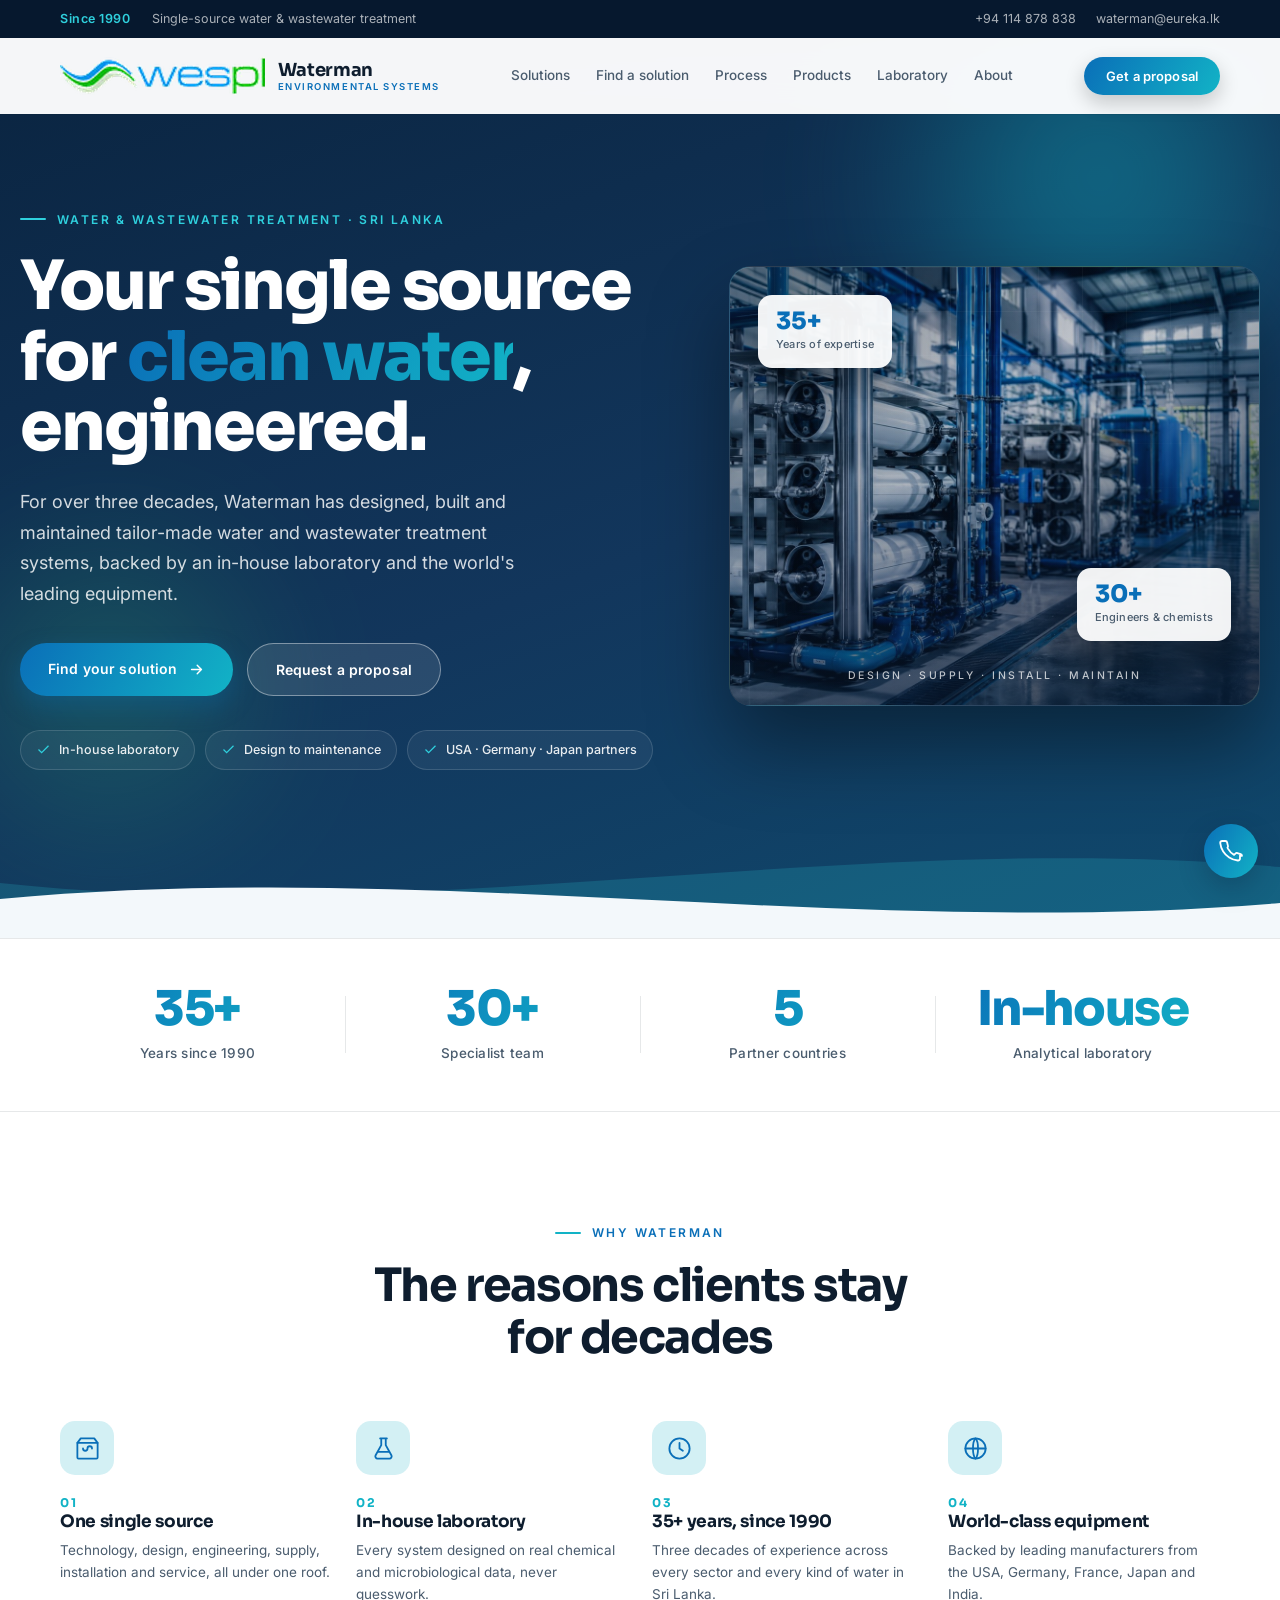
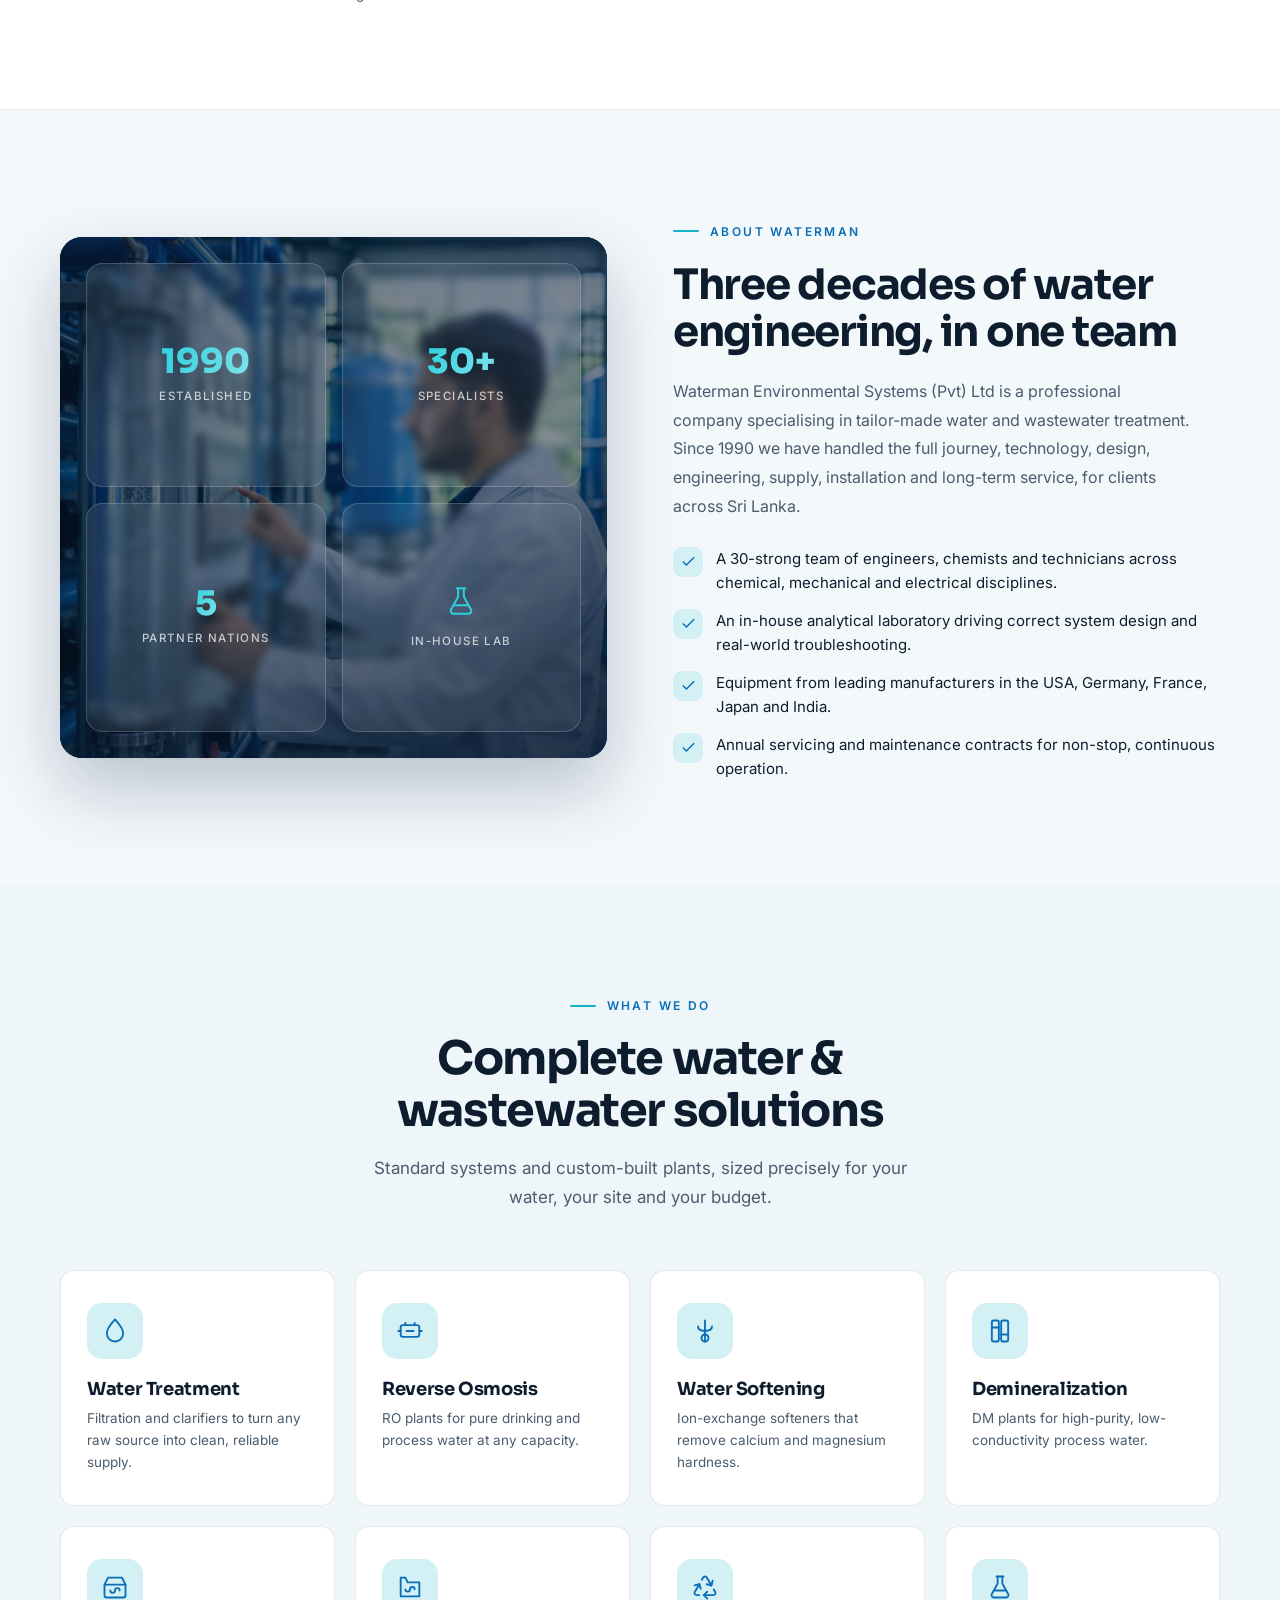
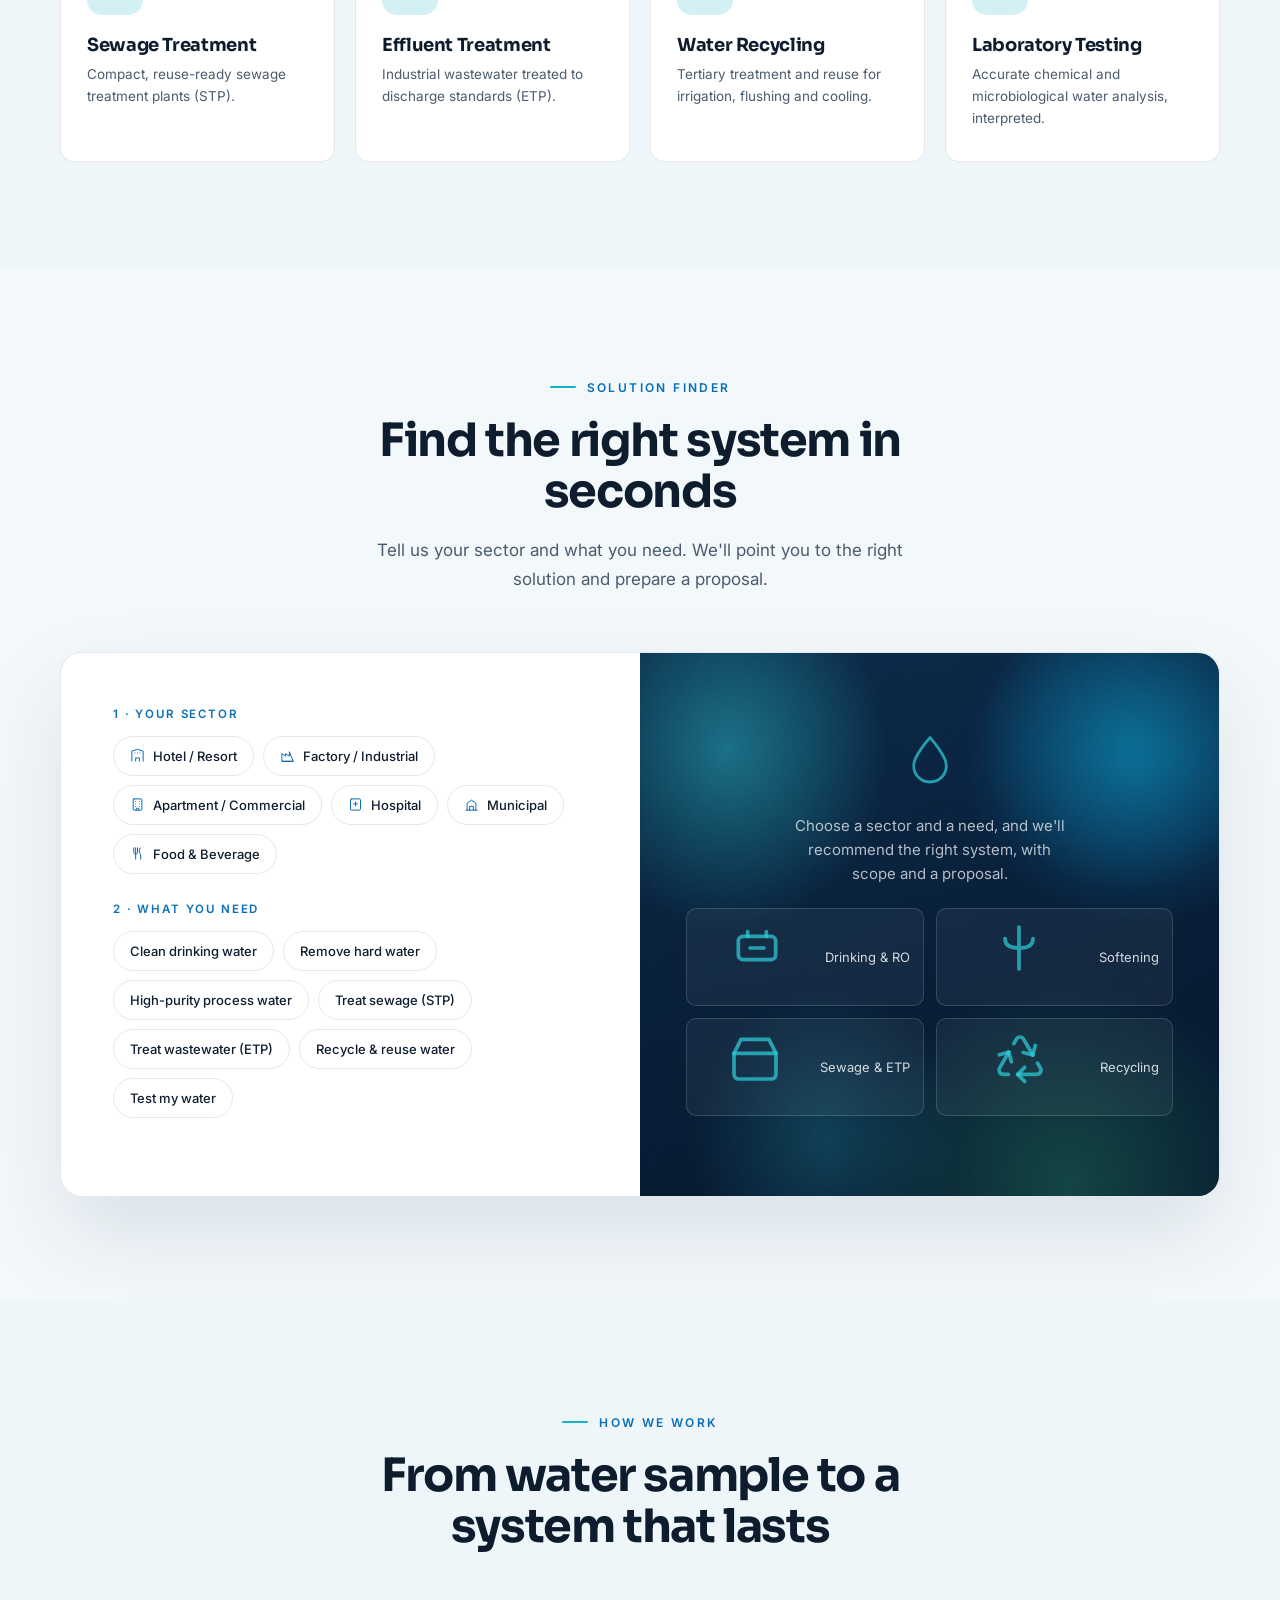
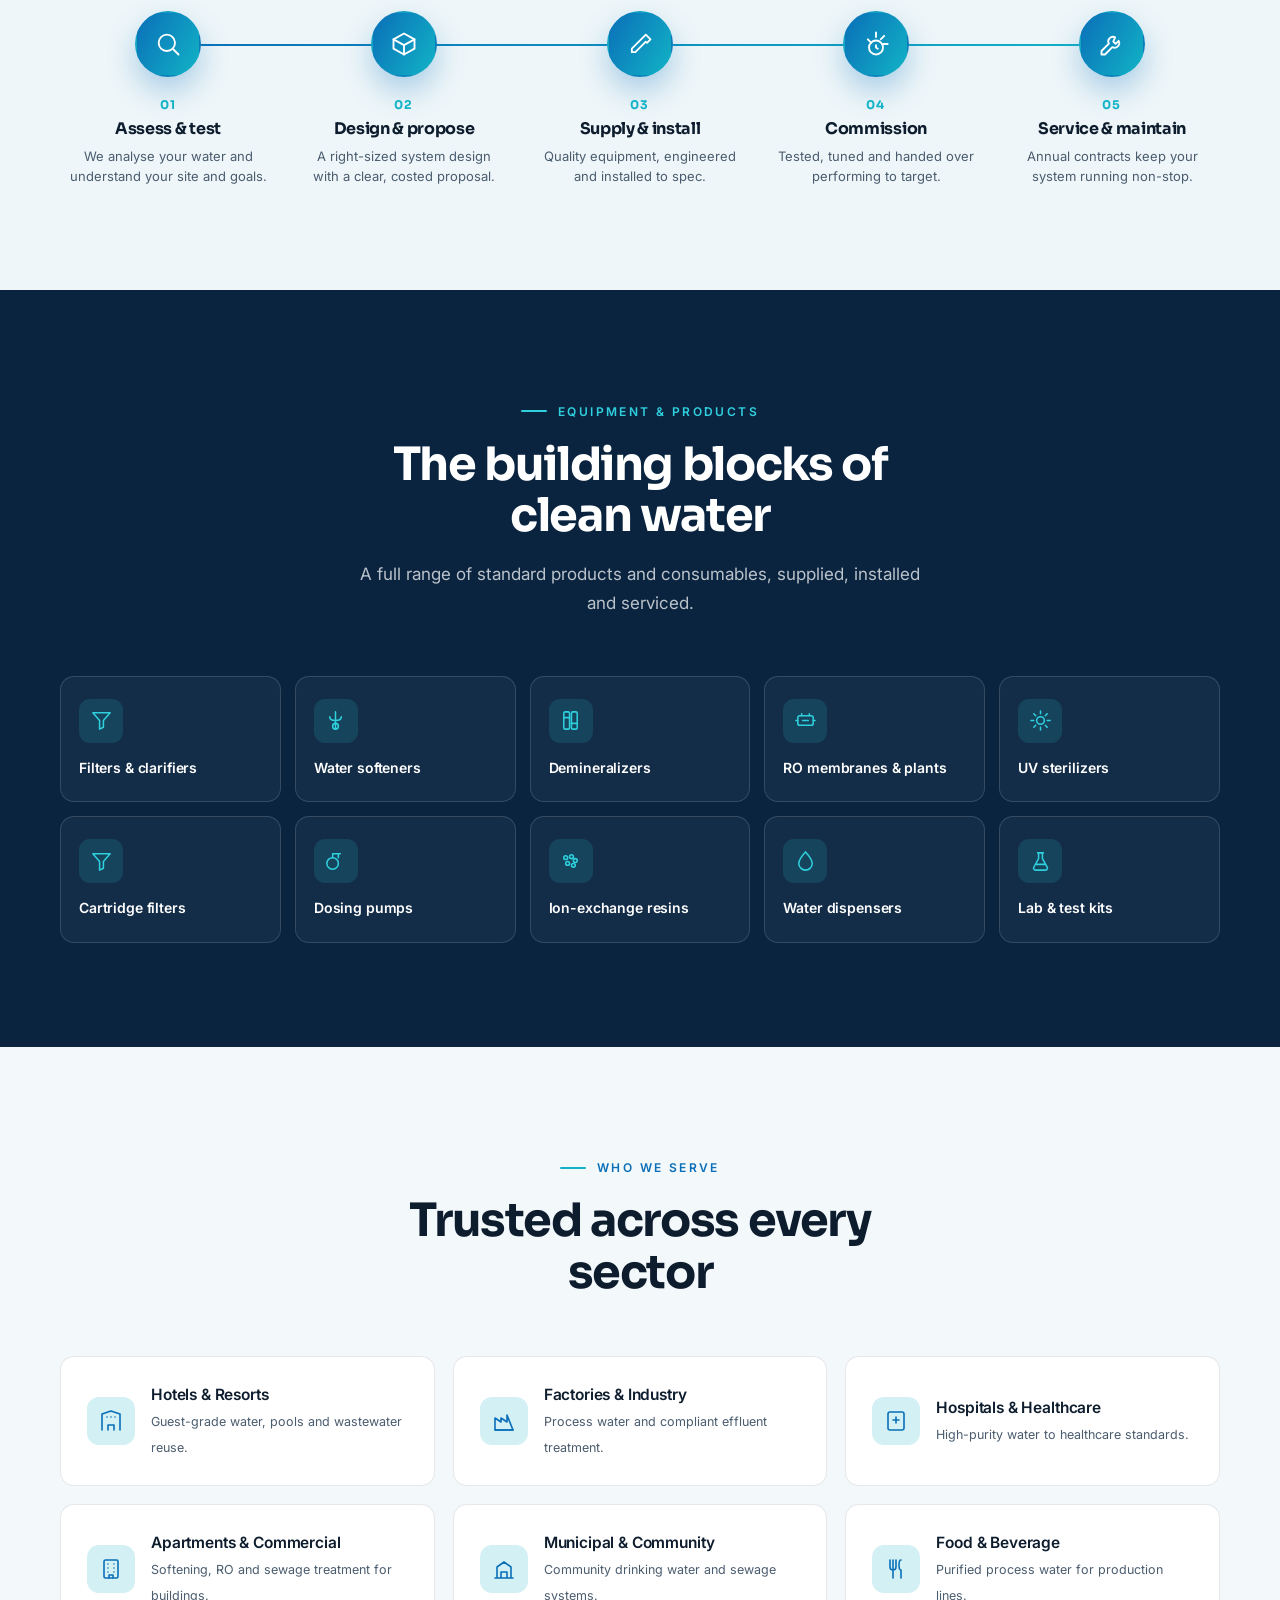
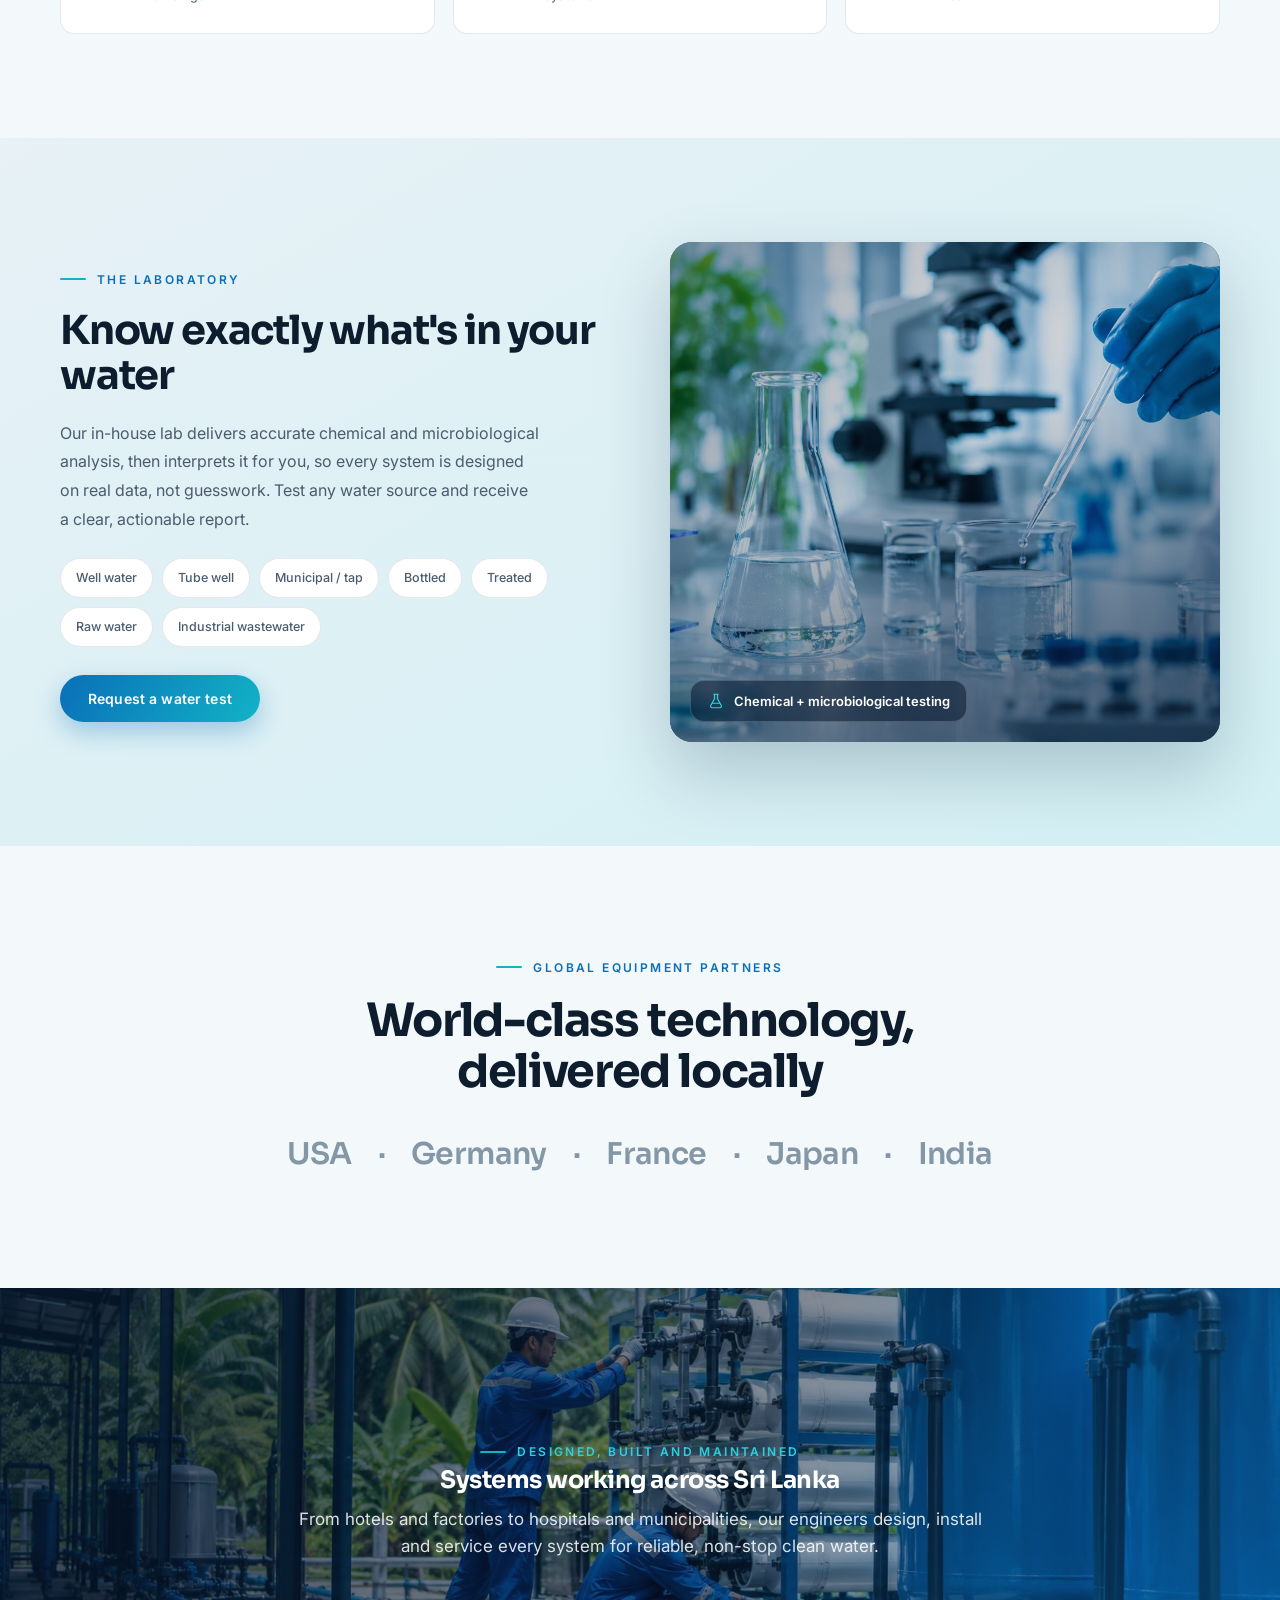
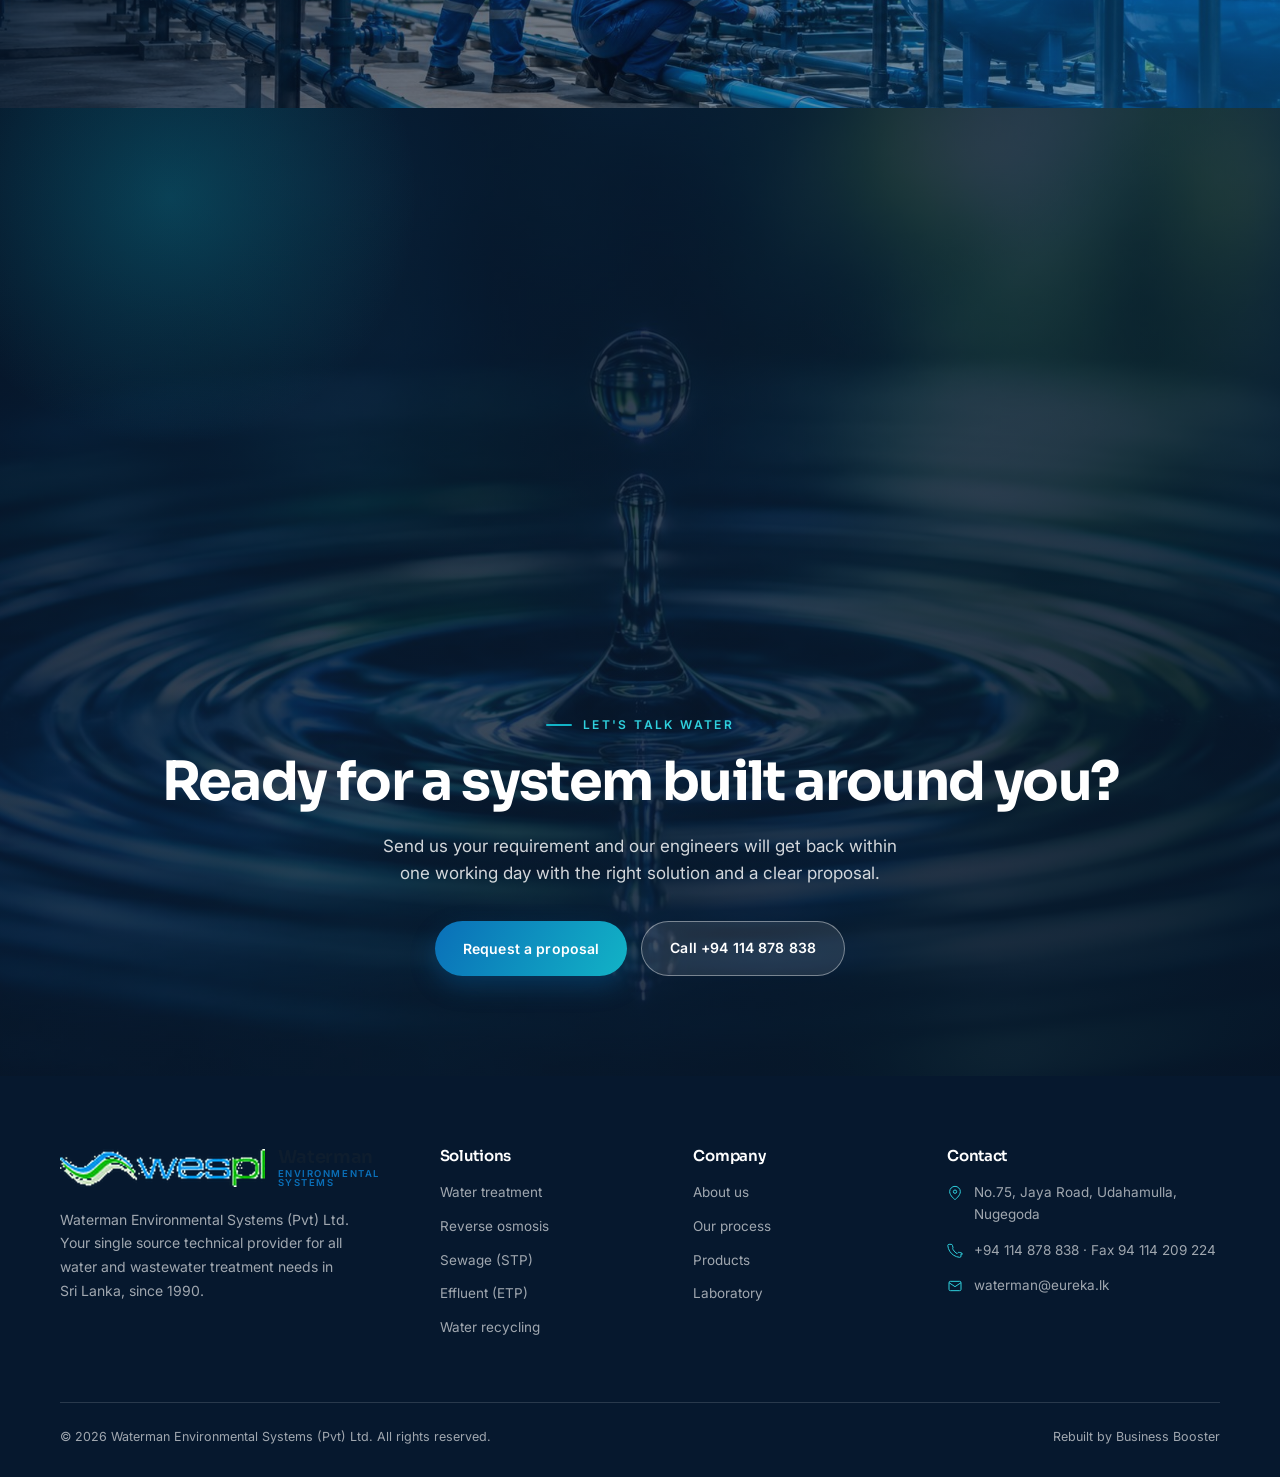
==== index.html @ 2e14564c "Waterman Environmental Systems: world-class rebuild with real photos Co-Authored-By: Claude Opus 4.8" ====
<!DOCTYPE html>
<html lang="en">
<head>
<meta charset="UTF-8">
<meta name="viewport" content="width=device-width, initial-scale=1, viewport-fit=cover">
<meta http-equiv="Cache-Control" content="no-cache, no-store, must-revalidate">
<title>Waterman Environmental Systems · Water & Wastewater Treatment, Sri Lanka</title>
<meta name="description" content="Waterman Environmental Systems (WESPL). Sri Lanka's single source for water and wastewater treatment since 1990. RO, softening, sewage & effluent treatment, water recycling and in-house laboratory testing.">
<meta name="theme-color" content="#0a2440">
<meta property="og:title" content="Waterman Environmental Systems · Water & Wastewater Treatment">
<meta property="og:description" content="Sri Lanka's single source for water and wastewater treatment since 1990.">
<link rel="preconnect" href="https://fonts.googleapis.com">
<link rel="preconnect" href="https://fonts.gstatic.com" crossorigin>
<link href="https://fonts.googleapis.com/css2?family=Sora:wght@400;500;600;700;800&family=Inter:wght@400;450;500;600&display=swap" rel="stylesheet">
<style>
:root{
  --navy:#0a2440; --navy-2:#06182e; --navy-soft:#12365c;
  --ink:#0e1d2e; --ink-2:#4a5c6e; --ink-3:#8497a6;
  --blue:#0a6fb8; --blue-2:#0a86c9;
  --aqua:#12b3c6; --aqua-2:#2fd0dd; --aqua-soft:#d3f0f4;
  --green:#2fae72; --green-2:#5cc98c; --green-soft:#dcf3e6;
  --bg:#f3f8fb; --surface:#ffffff; --mist:#e7f1f6; --mist-2:#eef6f9;
  --line:rgba(14,29,46,.1); --line-d:rgba(255,255,255,.14);
  --r:14px; --r-lg:22px; --maxw:1240px; --nav:76px;
  --disp:'Sora',-apple-system,system-ui,sans-serif;
  --sans:'Inter',-apple-system,system-ui,sans-serif;
  --ease:cubic-bezier(.22,.61,.36,1);
  --grad:linear-gradient(120deg,var(--blue),var(--aqua));
}
*{margin:0;padding:0;box-sizing:border-box}
svg{flex-shrink:0}
html,body{overflow-x:clip;max-width:100%}
html{scroll-behavior:smooth}
body{font-family:var(--sans);color:var(--ink);background:var(--bg);line-height:1.6;-webkit-font-smoothing:antialiased;text-rendering:optimizeLegibility}
img{display:block;max-width:100%}
a{color:inherit;text-decoration:none}
button{font-family:inherit;cursor:pointer;border:none;background:none;color:inherit}
input,select{font-family:inherit}
.wrap{max-width:var(--maxw);margin:0 auto;padding:0 40px}
h1,h2,h3,h4{font-family:var(--disp);font-weight:700;line-height:1.12;letter-spacing:-.02em}
.tnum{font-variant-numeric:tabular-nums}
.eyebrow{font-family:var(--sans);font-weight:600;font-size:12px;letter-spacing:.2em;text-transform:uppercase;color:var(--blue);display:inline-flex;align-items:center;gap:11px}
.eyebrow::before{content:"";width:26px;height:2px;background:var(--aqua);border-radius:2px}
.eyebrow.center{justify-content:center}
.btn{display:inline-flex;align-items:center;justify-content:center;gap:10px;font-weight:600;font-size:14px;letter-spacing:.01em;padding:15px 28px;border-radius:100px;transition:.28s var(--ease);white-space:nowrap}
.btn svg{width:17px;height:17px}
.btn-primary{background:var(--grad);color:#fff;box-shadow:0 10px 26px rgba(10,111,184,.32)}
.btn-primary:hover{transform:translateY(-2px);box-shadow:0 16px 34px rgba(10,111,184,.42)}
.btn-ghost{background:transparent;color:var(--ink);border:1.5px solid var(--line)}
.btn-ghost:hover{border-color:var(--blue);color:var(--blue)}
.btn-light{background:rgba(255,255,255,.1);color:#fff;border:1.5px solid rgba(255,255,255,.4)}
.btn-light:hover{background:#fff;color:var(--navy)}
.btn:active{transform:scale(.97)}

/* progress + header */
.progress{position:fixed;top:0;left:0;height:3px;background:var(--grad);width:0;z-index:600;transition:width .1s linear}
.topbar{background:var(--navy-2);color:rgba(255,255,255,.66);font-size:12.5px}
.topbar .wrap{display:flex;align-items:center;justify-content:space-between;height:38px}
.topbar a:hover{color:var(--aqua-2)}
.topbar .l{display:flex;gap:22px;align-items:center}
.topbar .r{display:flex;gap:20px;align-items:center}
.topbar .pill{color:var(--aqua-2);font-weight:600;letter-spacing:.04em}
.header{position:fixed;top:0;left:0;right:0;z-index:500;transition:.4s var(--ease);transform:translateY(38px);background:rgba(255,255,255,.96);backdrop-filter:saturate(160%) blur(16px);box-shadow:0 1px 0 var(--line)}
.header.stick{transform:translateY(0);box-shadow:0 6px 24px rgba(10,36,64,.08)}
.nav{height:var(--nav);display:flex;align-items:center;gap:26px}
.brand{display:flex;align-items:center;gap:13px}
.brand .logo{display:grid;place-items:center;flex:none}
.brand .logo img{height:38px;width:auto;max-width:none;flex:none;object-fit:contain;display:block}
.brand .bt{font-family:var(--disp);font-weight:700;font-size:18px;letter-spacing:-.02em;line-height:1;color:var(--ink)}
.brand .bt small{display:block;font-family:var(--sans);font-weight:600;font-size:9.5px;letter-spacing:.16em;color:var(--blue);margin-top:3px}
.nav-links{display:flex;gap:26px;margin:0 auto}
.nav-links a{font-size:13.5px;font-weight:500;color:var(--ink-2);position:relative;padding:6px 0;transition:color .3s}
.nav-links a::after{content:"";position:absolute;left:0;bottom:0;width:0;height:2px;background:var(--grad);transition:width .3s var(--ease)}
.nav-links a:hover{color:var(--blue)}
.nav-links a:hover::after{width:100%}
.hamb{display:none;width:44px;height:44px;place-items:center;color:var(--ink)}
.hamb svg{width:26px;height:26px}
.header .nav .btn{padding:11px 22px;font-size:13px}
.header:not(.stick) .nav .btn-primary{box-shadow:0 8px 20px rgba(0,0,0,.2)}

/* ===== HERO ===== */
.hero{position:relative;min-height:100vh;background:linear-gradient(160deg,var(--navy) 0%,var(--navy-soft) 55%,#0f4a6e 100%);color:#fff;display:flex;align-items:center;overflow:hidden;padding-top:var(--nav)}
.hero-orb{position:absolute;border-radius:50%;filter:blur(60px);opacity:.5;z-index:1}
.orb1{width:520px;height:520px;background:radial-gradient(circle,var(--aqua),transparent 70%);top:-120px;right:-80px;animation:float1 16s var(--ease) infinite}
.orb2{width:420px;height:420px;background:radial-gradient(circle,var(--green),transparent 70%);bottom:40px;left:-100px;opacity:.32;animation:float2 20s var(--ease) infinite}
@keyframes float1{0%,100%{transform:translate(0,0)}50%{transform:translate(-40px,40px)}}
@keyframes float2{0%,100%{transform:translate(0,0)}50%{transform:translate(50px,-30px)}}
.hero-grid{position:relative;z-index:5;display:grid;grid-template-columns:1.1fr .9fr;gap:60px;align-items:center;width:100%;padding:40px 0 120px}
.hero .eyebrow{color:var(--aqua-2)}.hero .eyebrow::before{background:var(--aqua-2)}
.hero h1{font-size:clamp(38px,5.6vw,68px);font-weight:800;line-height:1.04;margin:22px 0 0;letter-spacing:-.03em}
.hero h1 .g{background:var(--grad);-webkit-background-clip:text;background-clip:text;-webkit-text-fill-color:transparent}
.hero-sub{font-weight:400;font-size:clamp(15px,1.8vw,18px);color:rgba(255,255,255,.82);max-width:520px;margin:24px 0 0;line-height:1.7}
.hero-cta{display:flex;gap:14px;margin-top:34px;flex-wrap:wrap}
.hero-chips{display:flex;gap:10px;margin-top:34px;flex-wrap:wrap}
.hero-chips span{font-size:12.5px;font-weight:500;color:rgba(255,255,255,.9);border:1px solid var(--line-d);padding:9px 15px;border-radius:100px;display:flex;align-items:center;gap:8px;background:rgba(255,255,255,.05)}
.hero-chips svg{width:15px;height:15px;color:var(--aqua-2)}
/* hero visual: layered water card */
.hero-vis{position:relative;height:440px;border-radius:var(--r-lg);overflow:hidden;background:linear-gradient(160deg,#0e3357,#0a2440);border:1px solid var(--line-d);box-shadow:0 40px 80px rgba(0,0,0,.4)}
.hero-vis .ring{position:absolute;border:1.5px solid rgba(47,208,221,.3);border-radius:50%}
.hv-drop{position:absolute;inset:0;display:grid;place-items:center;z-index:3}
.hv-drop svg{width:150px;height:150px;color:var(--aqua-2);filter:drop-shadow(0 10px 30px rgba(47,208,221,.4));animation:pulse 4s var(--ease) infinite}
@keyframes pulse{0%,100%{transform:scale(1);opacity:.9}50%{transform:scale(1.06);opacity:1}}
.hv-stat{position:absolute;z-index:4;background:rgba(255,255,255,.94);color:var(--ink);border-radius:14px;padding:14px 18px;box-shadow:0 20px 40px rgba(0,0,0,.3)}
.hv-stat .n{font-family:var(--disp);font-weight:800;font-size:24px;color:var(--blue);line-height:1}
.hv-stat .t{font-size:11px;color:var(--ink-2);font-weight:500;margin-top:3px;letter-spacing:.02em}
.hv-s1{top:28px;left:28px}.hv-s2{bottom:64px;right:28px}
.hv-grid{position:absolute;inset:0;z-index:1;background-image:linear-gradient(rgba(255,255,255,.045) 1px,transparent 1px),linear-gradient(90deg,rgba(255,255,255,.045) 1px,transparent 1px);background-size:44px 44px;mask-image:radial-gradient(120% 100% at 50% 0,#000,transparent 78%)}
.hv-water{position:absolute;left:0;right:0;bottom:0;height:150px;z-index:2;overflow:hidden;line-height:0}
.hv-water svg{width:220%;height:100%;animation:wave 15s linear infinite}
.hv-cap{position:absolute;left:0;right:0;bottom:20px;text-align:center;z-index:6;font-size:10.5px;letter-spacing:.24em;text-transform:uppercase;color:rgba(255,255,255,.72);font-weight:500}
/* about capability tiles */
.av-tiles{position:absolute;inset:26px;z-index:3;display:grid;grid-template-columns:1fr 1fr;gap:16px}
.avt{background:rgba(255,255,255,.06);border:1px solid rgba(255,255,255,.12);border-radius:16px;display:flex;flex-direction:column;justify-content:center;align-items:center;text-align:center;gap:8px;backdrop-filter:blur(4px);transition:.35s var(--ease)}
.avt:hover{background:rgba(255,255,255,.1);transform:translateY(-3px)}
.avt .avn{font-family:var(--disp);font-weight:800;font-size:34px;background:linear-gradient(120deg,var(--aqua-2),#7fe3ec);-webkit-background-clip:text;background-clip:text;-webkit-text-fill-color:transparent;line-height:1}
.avt .avn svg{width:34px;height:34px;color:var(--aqua-2)}
.avt .avl{font-size:11.5px;letter-spacing:.12em;text-transform:uppercase;color:rgba(255,255,255,.72);font-weight:500}
/* finder empty preview */
.fr-prev{display:grid;grid-template-columns:1fr 1fr;gap:12px;margin-top:22px}
.fr-prev div{display:flex;align-items:center;gap:10px;font-size:13px;color:rgba(255,255,255,.82);background:rgba(255,255,255,.05);border:1px solid var(--line-d);border-radius:10px;padding:11px 13px}
.fr-prev svg{width:18px;height:18px;color:var(--aqua-2);flex-shrink:0}
/* why waterman */
.why{background:var(--surface);border-bottom:1px solid var(--line)}
.why-grid{display:grid;grid-template-columns:repeat(4,1fr);gap:24px}
.why-c{text-align:left}
.why-c .ic{width:54px;height:54px;border-radius:15px;background:var(--aqua-soft);color:var(--blue);display:grid;place-items:center;margin-bottom:18px}
.why-c .ic svg{width:27px;height:27px}
.why-c h4{font-size:17px;margin-bottom:9px;letter-spacing:-.02em}
.why-c p{font-size:13.5px;color:var(--ink-2);line-height:1.6}
.why-c .num{font-family:var(--disp);font-size:12px;font-weight:700;color:var(--aqua);letter-spacing:.14em}
@media(max-width:1024px){.av-tiles .avt .avn{font-size:28px}.why-grid{grid-template-columns:1fr 1fr;gap:30px}}
@media(max-width:560px){.why-grid{grid-template-columns:1fr}.fr-prev{grid-template-columns:1fr}}
/* waves */
.hero-waves{position:absolute;left:0;right:0;bottom:-1px;z-index:4;line-height:0}
.hero-waves svg{width:200%;height:120px;display:block}
.w-move1{animation:wave 18s linear infinite}
.w-move2{animation:wave 26s linear infinite reverse}
.w-move3{animation:wave 34s linear infinite}
@keyframes wave{from{transform:translateX(0)}to{transform:translateX(-50%)}}

/* ===== SECTIONS ===== */
.sect{padding:104px 0}
.sect-head{text-align:center;max-width:660px;margin:0 auto 58px}
.sect-head h2{font-size:clamp(30px,4vw,46px);margin:18px 0 0;letter-spacing:-.03em}
.sect-head p{color:var(--ink-2);font-size:17px;margin-top:18px;line-height:1.7;font-weight:400}

/* stats strip */
.stats{background:var(--surface);border-top:1px solid var(--line);border-bottom:1px solid var(--line)}
.stats .wrap{display:grid;grid-template-columns:repeat(4,1fr);gap:20px;padding:46px 40px}
.stat{text-align:center;position:relative}
.stat+.stat::before{content:"";position:absolute;left:-10px;top:14%;height:72%;width:1px;background:var(--line)}
.stat .n{font-family:var(--disp);font-weight:800;font-size:clamp(34px,4vw,48px);background:var(--grad);-webkit-background-clip:text;background-clip:text;-webkit-text-fill-color:transparent;line-height:1;letter-spacing:-.03em}
.stat .t{font-size:13.5px;color:var(--ink-2);font-weight:500;margin-top:10px;letter-spacing:.02em}

/* about */
.about{display:grid;grid-template-columns:1fr 1fr;gap:66px;align-items:center}
.about-visual{position:relative;aspect-ratio:1.05;border-radius:var(--r-lg);background:linear-gradient(150deg,#0e3357,var(--navy));overflow:hidden;display:grid;place-items:center;box-shadow:0 30px 70px rgba(10,36,64,.25)}
.about-visual .bigdrop{width:60%;color:rgba(47,208,221,.9)}
.about-visual .rings span{position:absolute;top:50%;left:50%;transform:translate(-50%,-50%);border:1px solid rgba(255,255,255,.12);border-radius:50%}
.about-text h2{font-size:clamp(28px,3.6vw,42px);margin:20px 0 22px;letter-spacing:-.03em}
.about-text p{color:var(--ink-2);font-size:16px;line-height:1.8;margin-bottom:18px;max-width:520px}
.about-points{list-style:none;margin-top:26px;display:grid;gap:14px}
.about-points li{display:flex;gap:13px;align-items:flex-start;font-size:15px;color:var(--ink)}
.about-points .ic{width:30px;height:30px;border-radius:9px;background:var(--aqua-soft);color:var(--blue);display:grid;place-items:center;flex-shrink:0}
.about-points svg{width:17px;height:17px}

/* services grid */
.services{background:var(--mist-2)}
.svc-grid{display:grid;grid-template-columns:repeat(4,1fr);gap:20px}
.svc{background:var(--surface);border:1px solid var(--line);border-radius:var(--r);padding:32px 26px;transition:.3s var(--ease);position:relative;overflow:hidden}
.svc::before{content:"";position:absolute;left:0;top:0;height:3px;width:0;background:var(--grad);transition:width .4s var(--ease)}
.svc:hover{transform:translateY(-6px);box-shadow:0 24px 50px rgba(10,36,64,.12);border-color:transparent}
.svc:hover::before{width:100%}
.svc .ic{width:56px;height:56px;border-radius:15px;background:var(--aqua-soft);color:var(--blue);display:grid;place-items:center;margin-bottom:20px;transition:.3s var(--ease)}
.svc:hover .ic{background:var(--grad);color:#fff;transform:scale(1.05)}
.svc .ic svg{width:28px;height:28px}
.svc h3{font-size:18px;margin-bottom:9px;letter-spacing:-.02em}
.svc p{font-size:13.5px;color:var(--ink-2);line-height:1.6}

/* finder */
.finder-card{background:var(--surface);border:1px solid var(--line);border-radius:var(--r-lg);box-shadow:0 40px 90px rgba(10,36,64,.1);display:grid;grid-template-columns:1fr 1fr;overflow:hidden}
.finder-l{padding:52px 52px}
.finder-l .eyebrow{margin-bottom:16px}
.finder-l h2{font-size:clamp(26px,3.2vw,38px);margin-bottom:12px;letter-spacing:-.03em}
.finder-l>p{color:var(--ink-2);line-height:1.7;margin-bottom:30px;max-width:400px}
.f-step{margin-bottom:26px}
.f-step .fl{font-size:11.5px;letter-spacing:.16em;text-transform:uppercase;color:var(--blue);font-weight:600;margin-bottom:13px}
.f-opts{display:flex;flex-wrap:wrap;gap:9px}
.f-chip{border:1.5px solid var(--line);background:transparent;padding:11px 16px;border-radius:100px;font-size:13px;font-weight:500;color:var(--ink);transition:.25s var(--ease);display:flex;align-items:center;gap:8px}
.f-chip svg{width:15px;height:15px;color:var(--blue)}
.f-chip:hover{border-color:var(--blue)}
.f-chip.sel{background:var(--navy);border-color:var(--navy);color:#fff}
.f-chip.sel svg{color:var(--aqua-2)}
.finder-r{position:relative;background:linear-gradient(160deg,var(--navy),var(--navy-soft));color:#fff;padding:52px 46px;display:flex;flex-direction:column;justify-content:center;overflow:hidden}
.finder-r .orb{position:absolute;width:300px;height:300px;border-radius:50%;background:radial-gradient(circle,var(--aqua),transparent 70%);opacity:.28;top:-60px;right:-60px}
.finder-r>*{position:relative;z-index:2}
.fr-empty{text-align:center;color:rgba(255,255,255,.7)}
.fr-empty svg{width:56px;height:56px;color:rgba(47,208,221,.7);margin:0 auto 18px}
.fr-empty p{font-weight:400;font-size:15px;max-width:280px;margin:0 auto}
.fr-head .eyebrow{color:var(--aqua-2)}.fr-head .eyebrow::before{background:var(--aqua-2)}
.fr-head h3{font-size:27px;margin:14px 0 8px;letter-spacing:-.02em}
.fr-head .sub{color:rgba(255,255,255,.76);font-size:14px;line-height:1.6;margin-bottom:24px}
.fr-scope{list-style:none;margin-bottom:28px}
.fr-scope li{display:flex;gap:12px;align-items:flex-start;padding:11px 0;border-top:1px solid var(--line-d);font-size:14px;color:rgba(255,255,255,.92)}
.fr-scope svg{width:17px;height:17px;color:var(--aqua-2);flex-shrink:0;margin-top:2px}

/* process timeline */
.proc{position:relative}
.proc-track{position:relative;display:grid;grid-template-columns:repeat(5,1fr);gap:20px;margin-top:20px}
.proc-line{position:absolute;top:33px;left:8%;right:8%;height:2px;background:var(--line);z-index:1}
.proc-line .fill{position:absolute;left:0;top:0;height:100%;width:0;background:var(--grad);transition:width 1.4s var(--ease)}
.pstep{position:relative;z-index:2;text-align:center}
.pstep .dot{width:66px;height:66px;border-radius:50%;background:var(--surface);border:2px solid var(--line);color:var(--blue);display:grid;place-items:center;margin:0 auto 18px;transition:.4s var(--ease)}
.pstep .dot svg{width:28px;height:28px}
.pstep.on .dot{background:var(--grad);color:#fff;border-color:transparent;box-shadow:0 14px 30px rgba(10,111,184,.3)}
.pstep .no{font-family:var(--disp);font-weight:700;font-size:12px;color:var(--aqua);letter-spacing:.1em}
.pstep h4{font-size:16px;margin:6px 0 8px;letter-spacing:-.02em}
.pstep p{font-size:13px;color:var(--ink-2);line-height:1.55;max-width:200px;margin:0 auto}

/* products (dark) */
.dark{background:var(--navy);color:#fff;position:relative;overflow:hidden}
.dark .sect-head p{color:rgba(255,255,255,.72)}
.dark .eyebrow{color:var(--aqua-2)}.dark .eyebrow::before{background:var(--aqua-2)}
.prod-grid{display:grid;grid-template-columns:repeat(5,1fr);gap:14px}
.prod{border:1px solid var(--line-d);border-radius:var(--r);padding:22px 18px;background:rgba(255,255,255,.04);transition:.3s var(--ease)}
.prod:hover{background:rgba(255,255,255,.08);transform:translateY(-4px)}
.prod .ic{width:44px;height:44px;border-radius:11px;background:rgba(47,208,221,.14);color:var(--aqua-2);display:grid;place-items:center;margin-bottom:14px}
.prod .ic svg{width:23px;height:23px}
.prod b{font-size:14px;font-weight:600;display:block;letter-spacing:-.01em}
.prod span{font-size:12px;color:rgba(255,255,255,.6)}

/* industries */
.ind-grid{display:grid;grid-template-columns:repeat(3,1fr);gap:18px}
.ind{border:1px solid var(--line);border-radius:var(--r);padding:26px;display:flex;align-items:center;gap:16px;background:var(--surface);transition:.3s var(--ease)}
.ind:hover{border-color:var(--aqua);box-shadow:0 16px 36px rgba(10,36,64,.1)}
.ind .ic{width:48px;height:48px;border-radius:12px;background:var(--aqua-soft);color:var(--blue);display:grid;place-items:center;flex-shrink:0}
.ind .ic svg{width:24px;height:24px}
.ind b{font-size:15.5px;font-weight:600;display:block;letter-spacing:-.01em}
.ind span{font-size:12.5px;color:var(--ink-2)}

/* lab band */
.lab{background:linear-gradient(150deg,var(--mist),var(--aqua-soft))}
.lab-in{display:grid;grid-template-columns:1fr 1fr;gap:60px;align-items:center}
.lab-text h2{font-size:clamp(26px,3.4vw,40px);margin:20px 0 20px;letter-spacing:-.03em}
.lab-text p{color:var(--ink-2);line-height:1.8;margin-bottom:24px;max-width:480px}
.lab-tags{display:flex;flex-wrap:wrap;gap:9px}
.lab-tags span{background:var(--surface);border:1px solid var(--line);padding:9px 15px;border-radius:100px;font-size:12.5px;font-weight:500;color:var(--ink-2)}
.lab-visual{aspect-ratio:1.1;border-radius:var(--r-lg);background:linear-gradient(150deg,var(--navy),#0e3357);display:grid;place-items:center;box-shadow:0 30px 70px rgba(10,36,64,.22);position:relative;overflow:hidden}
.lab-visual svg{width:44%;color:var(--aqua-2);z-index:2}

/* partners */
.partners{text-align:center}
.partners .cty{display:flex;justify-content:center;gap:14px;flex-wrap:wrap;margin-top:8px}
.partners .cty span{font-family:var(--disp);font-weight:600;font-size:clamp(18px,2.4vw,30px);color:var(--ink-3);letter-spacing:-.02em;transition:.3s;padding:6px 6px}
.partners .cty span:hover{color:var(--blue)}

/* CTA */
.cta{position:relative;background:linear-gradient(150deg,var(--navy),var(--navy-soft));color:#fff;overflow:hidden}
.cta .orb{position:absolute;width:500px;height:500px;border-radius:50%;background:radial-gradient(circle,var(--aqua),transparent 70%);opacity:.25;top:-160px;left:-80px}
.cta-in{position:relative;z-index:2;text-align:center;padding:100px 0}
.cta-in h2{font-size:clamp(30px,4.4vw,54px);margin:18px 0 20px;letter-spacing:-.03em}
.cta-in p{color:rgba(255,255,255,.82);font-size:17px;max-width:520px;margin:0 auto 34px}
.cta-in .hero-cta{justify-content:center;margin-top:0}

/* footer */
footer{background:var(--navy-2);color:rgba(255,255,255,.62);padding:72px 0 30px}
.foot-grid{display:grid;grid-template-columns:1.6fr 1fr 1fr 1.3fr;gap:44px}
.foot-brand .brand{margin-bottom:20px}
.foot-brand p{font-size:14px;line-height:1.7;max-width:290px;font-weight:400}
.foot-col h4{font-family:var(--disp);color:#fff;font-size:15px;margin-bottom:18px;font-weight:600}
.foot-col a,.foot-col div{display:block;font-size:13.5px;margin-bottom:12px;font-weight:400;transition:.2s}
.foot-col a:hover{color:var(--aqua-2)}
.foot-contact div{display:flex;gap:11px;font-size:13.5px;margin-bottom:14px;align-items:flex-start}
.foot-contact svg{width:16px;height:16px;color:var(--aqua-2);flex-shrink:0;margin-top:3px}
.foot-bot{border-top:1px solid var(--line-d);margin-top:52px;padding-top:24px;display:flex;justify-content:space-between;gap:14px;flex-wrap:wrap;font-size:12.5px}

/* fab */
.fab{position:fixed;right:22px;bottom:22px;z-index:140;display:flex;flex-direction:column;gap:12px}
.fab a{width:54px;height:54px;border-radius:50%;display:grid;place-items:center;box-shadow:0 10px 26px rgba(10,36,64,.3);transition:.25s}
.fab a:hover{transform:scale(1.08)}
.fab .call{background:var(--grad);color:#fff}
.fab a svg{width:24px;height:24px}

/* mobile menu */
.mscrim{position:fixed;inset:0;background:rgba(6,24,46,.55);backdrop-filter:blur(3px);z-index:540;opacity:0;visibility:hidden;transition:.3s}
.mscrim.open{opacity:1;visibility:visible}
.mmenu{position:fixed;top:0;right:0;height:100%;width:320px;max-width:88vw;background:var(--navy);z-index:550;padding:32px;opacity:0;visibility:hidden;transform:translateX(-14px);transition:transform .4s var(--ease),opacity .3s,visibility .3s;pointer-events:none}
.mmenu.open{opacity:1;visibility:visible;transform:none;pointer-events:auto}
.mmenu .mx{position:absolute;top:22px;right:22px;color:#fff;width:40px;height:40px;display:grid;place-items:center}
.mmenu .mx svg{width:24px;height:24px}
.mmenu .brand{margin-bottom:36px}
.mmenu a.ml{display:block;font-family:var(--disp);font-size:20px;font-weight:600;color:#fff;padding:14px 0;border-bottom:1px solid var(--line-d)}
.mmenu a.ml:hover{color:var(--aqua-2)}
.mmenu .btn{margin-top:26px;width:100%}

/* reveal */
.reveal-on [data-rv]{opacity:0;transform:translateY(34px);transition:opacity .8s var(--ease),transform .8s var(--ease)}
.reveal-on [data-rv].in{opacity:1;transform:none}
@media(prefers-reduced-motion:reduce){*{animation-duration:.01ms!important;transition-duration:.05ms!important}.orb1,.orb2{animation:none}}

/* responsive */
@media(max-width:1024px){
  .wrap{padding:0 26px}
  .nav-links{display:none}.hamb{display:grid}
  .hero-grid{grid-template-columns:1fr;gap:0;padding:30px 0 110px}
  .hero-vis.hasphoto{display:block;height:240px;margin:22px 0 4px;border-radius:20px}
  .hero-vis.hasphoto .hv-stat,.hero-vis.hasphoto .hv-cap{display:none}
  .hero-vis:not(.hasphoto){display:none}
  .about{grid-template-columns:1fr;gap:40px}
  .svc-grid{grid-template-columns:repeat(2,1fr)}
  .finder-card{grid-template-columns:1fr}
  .proc-track{grid-template-columns:1fr 1fr;gap:34px}
  .proc-line{display:none}
  .prod-grid{grid-template-columns:repeat(3,1fr)}
  .ind-grid{grid-template-columns:1fr 1fr}
  .lab-in{grid-template-columns:1fr;gap:36px}
  .lab-visual.hasphoto{display:block;height:240px;border-radius:20px}
  .lab-visual:not(.hasphoto){display:none}
  .foot-grid{grid-template-columns:1fr 1fr;gap:34px}
  .stats .wrap{grid-template-columns:1fr 1fr;gap:34px}
  .stat:nth-child(3)::before,.stat+.stat::before{display:none}
}
@media(max-width:560px){
  :root{--nav:62px}
  .wrap{padding:0 18px}
  .sect{padding:66px 0}
  .topbar .l{display:none}
  .hero{min-height:auto;padding-bottom:20px}
  .hero-grid{padding:24px 0 90px}
  .svc-grid{grid-template-columns:1fr}
  .prod-grid{grid-template-columns:1fr 1fr}
  .ind-grid{grid-template-columns:1fr}
  .proc-track{grid-template-columns:1fr}
  .finder-l,.finder-r{padding:34px 24px}
  .foot-grid{grid-template-columns:1fr}
  .sect-head{margin-bottom:42px}
  .hero-cta .btn{padding:14px 22px}
  .header>.wrap>.btn-primary{display:none}
  .brand .bt{font-size:16px}
}
/* ===== ANIMATED WATER-GRADIENT ART (blue · aqua · green) ===== */
.watermesh{position:relative;overflow:hidden;background:
  radial-gradient(46% 55% at 15% 18%, rgba(47,208,221,.5), transparent 60%),
  radial-gradient(52% 52% at 86% 20%, rgba(10,134,201,.58), transparent 58%),
  radial-gradient(62% 62% at 74% 98%, rgba(47,174,114,.46), transparent 60%),
  radial-gradient(40% 48% at 32% 90%, rgba(47,208,221,.3), transparent 58%),
  linear-gradient(158deg,#0c2c4c,#07182e) !important}
.watermesh::before{content:"";position:absolute;inset:0;z-index:1;background:radial-gradient(120% 100% at 50% 0,transparent,rgba(6,24,46,.35));pointer-events:none}
.watermesh::after{content:"";position:absolute;inset:-30%;z-index:1;background:repeating-linear-gradient(118deg,rgba(255,255,255,.055) 0 1px,transparent 1px 32px);mix-blend-mode:overlay;opacity:.55;animation:caustic 26s linear infinite;pointer-events:none}
@keyframes caustic{from{transform:translateX(0)}to{transform:translateX(96px)}}
/* refined about tiles as frosted glass on the mesh */
.about-visual.watermesh{padding:0}
.about-visual .av-tiles .avt{background:rgba(255,255,255,.08);border-color:rgba(255,255,255,.18)}
/* lab visual: floating droplets */
.lab-visual .bubble{position:absolute;border-radius:50%;background:radial-gradient(circle at 35% 30%,rgba(255,255,255,.5),rgba(47,208,221,.25));z-index:2;animation:bob 6s var(--ease) infinite}
@keyframes bob{0%,100%{transform:translateY(0)}50%{transform:translateY(-14px)}}
@media(prefers-reduced-motion:reduce){.watermesh::after,.lab-visual .bubble{animation:none}}
/* ===== REAL PHOTOS in the water panels ===== */
.hasphoto::after{display:none}
.hasphoto .pv-img{position:absolute;inset:0;width:100%;height:100%;object-fit:cover;z-index:0}
.hasphoto .pv-scrim{position:absolute;inset:0;z-index:1;pointer-events:none}
.hero-vis.hasphoto .pv-scrim{background:linear-gradient(150deg,rgba(7,24,46,.55),rgba(7,24,46,.15) 42%,rgba(7,24,46,.82))}
.about-visual.hasphoto .pv-scrim{background:linear-gradient(155deg,rgba(7,24,46,.68),rgba(7,24,46,.42) 55%,rgba(7,24,46,.78))}
.lab-visual.hasphoto .pv-scrim{background:linear-gradient(155deg,rgba(7,24,46,.34),rgba(7,24,46,.06) 45%,rgba(7,24,46,.5))}
.hasphoto .hv-drop,.hasphoto .hv-water,.hasphoto .ring,.lab-visual.hasphoto svg.flask,.lab-visual.hasphoto .bubble{display:none}
.pv-chip{position:absolute;z-index:3;left:20px;bottom:20px;display:flex;align-items:center;gap:9px;padding:11px 16px;border-radius:14px;background:rgba(7,24,46,.55);backdrop-filter:blur(8px);border:1px solid rgba(255,255,255,.18);color:#fff;font:600 13px var(--sans)}
.pv-chip svg{width:18px;height:18px;color:var(--aqua-2)}
/* full-width install showcase band */
.showband{position:relative;height:420px;overflow:hidden;display:grid;place-items:center;text-align:center;color:#fff}
.showband img{position:absolute;inset:0;width:100%;height:100%;object-fit:cover;z-index:0}
.showband .sb-scrim{position:absolute;inset:0;z-index:1;background:linear-gradient(120deg,rgba(7,24,46,.82),rgba(7,24,46,.5) 55%,rgba(10,111,184,.55));pointer-events:none}
.showband .sb-in{position:relative;z-index:2;max-width:760px;padding:0 26px}
.showband .eyebrow{color:var(--aqua-2)}
.showband h2{color:#fff;margin:6px 0 12px}
.showband p{color:rgba(255,255,255,.86);font-size:17px;line-height:1.6}
/* CTA background photo */
.cta{position:relative;overflow:hidden}
.cta .cta-photo{position:absolute;inset:0;width:100%;height:100%;object-fit:cover;z-index:0;opacity:.5}
.cta .cta-scrim{position:absolute;inset:0;z-index:1;background:linear-gradient(140deg,rgba(6,20,38,.86),rgba(6,20,38,.6) 50%,rgba(6,20,38,.9));pointer-events:none}
.cta .cta-in,.cta .orb{position:relative;z-index:2}
@media(max-width:1024px){.showband{height:340px}}
</style>
</head>
<body>

<div class="progress" id="progress"></div>

<!-- TOP BAR -->
<div class="topbar">
  <div class="wrap">
    <div class="l"><span class="pill">Since 1990</span><span>Single-source water &amp; wastewater treatment</span></div>
    <div class="r"><a href="tel:+94114878838">+94 114 878 838</a><a href="mailto:waterman@eureka.lk">waterman@eureka.lk</a></div>
  </div>
</div>

<!-- HEADER -->
<header class="header" id="header">
  <div class="wrap nav">
    <a href="#" class="brand">
      <span class="logo"><img src="assets/logo.png" alt="WESPL · Waterman Environmental Systems"></span>
      <span class="bt">Waterman<small>ENVIRONMENTAL SYSTEMS</small></span>
    </a>
    <nav class="nav-links">
      <a href="#solutions">Solutions</a><a href="#finder">Find a solution</a><a href="#process">Process</a>
      <a href="#products">Products</a><a href="#lab">Laboratory</a><a href="#about">About</a>
    </nav>
    <button class="btn btn-primary" onclick="requestProposal('General enquiry')"><span>Get a proposal</span></button>
    <button class="hamb" id="hamb" aria-label="Menu"><svg viewBox="0 0 24 24" fill="none" stroke="currentColor" stroke-width="1.8" stroke-linecap="round"><path d="M3 6h18M3 12h18M3 18h18"/></svg></button>
  </div>
</header>

<!-- HERO -->
<section class="hero">
  <div class="hero-orb orb1"></div><div class="hero-orb orb2"></div>
  <div class="wrap hero-grid">
    <div class="hero-text">
      <span class="eyebrow" data-rv>Water &amp; Wastewater Treatment · Sri Lanka</span>
      <h1 data-rv style="transition-delay:.08s">Your single source for <span class="g">clean water</span>, engineered.</h1>
      <p class="hero-sub" data-rv style="transition-delay:.16s">For over three decades, Waterman has designed, built and maintained tailor-made water and wastewater treatment systems, backed by an in-house laboratory and the world's leading equipment.</p>
      <div class="hero-cta" data-rv style="transition-delay:.24s">
        <a href="#finder" class="btn btn-primary"><span>Find your solution</span><svg viewBox="0 0 24 24" fill="none" stroke="currentColor" stroke-width="2" stroke-linecap="round" stroke-linejoin="round"><path d="M5 12h14M13 6l6 6-6 6"/></svg></a>
        <button class="btn btn-light" onclick="requestProposal('General enquiry')"><span>Request a proposal</span></button>
      </div>
      <div class="hero-chips" data-rv style="transition-delay:.32s">
        <span><svg viewBox="0 0 24 24" fill="none" stroke="currentColor" stroke-width="2"><path d="M20 6 9 17l-5-5"/></svg>In-house laboratory</span>
        <span><svg viewBox="0 0 24 24" fill="none" stroke="currentColor" stroke-width="2"><path d="M20 6 9 17l-5-5"/></svg>Design to maintenance</span>
        <span><svg viewBox="0 0 24 24" fill="none" stroke="currentColor" stroke-width="2"><path d="M20 6 9 17l-5-5"/></svg>USA · Germany · Japan partners</span>
      </div>
    </div>
    <div class="hero-vis watermesh hasphoto" data-rv style="transition-delay:.2s">
      <img class="pv-img" src="assets/hero.jpg" alt="Waterman reverse-osmosis treatment plant" loading="eager">
      <div class="pv-scrim"></div>
      <div class="hv-grid"></div>
      <div class="ring" style="width:300px;height:300px;top:34px;left:-30px"></div>
      <div class="hv-drop"><svg viewBox="0 0 24 24" fill="none" stroke="currentColor" stroke-width="1"><path d="M12 2s7 7.6 7 12a7 7 0 0 1-14 0C5 9.6 12 2 12 2z"/><path d="M9 14a3 3 0 0 0 3 3" stroke-width="1.4"/></svg></div>
      <div class="hv-water">
        <svg class="w-move3" viewBox="0 0 1440 150" preserveAspectRatio="none"><path fill="rgba(47,208,221,.16)" d="M0,60 C240,110 480,20 720,54 C960,88 1200,24 1440,60 L1440,150 L0,150Z M1440,60 C1680,110 1920,20 2160,54 C2400,88 2640,24 2880,60 L2880,150 L1440,150Z"/></svg>
        <svg class="w-move1" viewBox="0 0 1440 150" preserveAspectRatio="none" style="position:absolute;bottom:0"><path fill="rgba(10,111,184,.28)" d="M0,86 C240,50 480,120 720,90 C960,60 1200,116 1440,84 L1440,150 L0,150Z M1440,86 C1680,50 1920,120 2160,90 C2400,60 2640,116 2880,84 L2880,150 L1440,150Z"/></svg>
      </div>
      <div class="hv-stat hv-s1"><div class="n" data-count="35" data-suffix="+">0</div><div class="t">Years of expertise</div></div>
      <div class="hv-stat hv-s2"><div class="n" data-count="30" data-suffix="+">0</div><div class="t">Engineers &amp; chemists</div></div>
      <div class="hv-cap">Design · Supply · Install · Maintain</div>
    </div>
  </div>
  <div class="hero-waves">
    <svg class="w-move2" viewBox="0 0 1440 120" preserveAspectRatio="none"><path fill="rgba(47,208,221,.18)" d="M0,64 C240,110 480,10 720,48 C960,86 1200,20 1440,56 L1440,120 L0,120 Z M1440,64 C1680,110 1920,10 2160,48 C2400,86 2640,20 2880,56"/></svg>
  </div>
  <div class="hero-waves" style="bottom:-1px">
    <svg class="w-move1" viewBox="0 0 1440 120" preserveAspectRatio="none"><path fill="rgba(243,248,251,1)" d="M0,80 C240,40 480,120 720,84 C960,48 1200,110 1440,74 L1440,120 L0,120 Z M1440,80 C1680,40 1920,120 2160,84 C2400,48 2640,110 2880,74 L2880,120 L1440,120 Z"/></svg>
  </div>
</section>

<!-- STATS -->
<div class="stats">
  <div class="wrap">
    <div class="stat"><div class="n"><span data-count="35" data-suffix="+">0</span></div><div class="t">Years since 1990</div></div>
    <div class="stat"><div class="n"><span data-count="30" data-suffix="+">0</span></div><div class="t">Specialist team</div></div>
    <div class="stat"><div class="n"><span data-count="5">0</span></div><div class="t">Partner countries</div></div>
    <div class="stat"><div class="n">In-house</div><div class="t">Analytical laboratory</div></div>
  </div>
</div>

<!-- WHY WATERMAN -->
<section class="sect why">
  <div class="wrap sect-head">
    <span class="eyebrow center" data-rv>Why Waterman</span>
    <h2 data-rv style="transition-delay:.08s">The reasons clients stay for decades</h2>
  </div>
  <div class="wrap why-grid">
    <div class="why-c" data-rv><div class="ic"><svg viewBox="0 0 24 24" fill="none" stroke="currentColor" stroke-width="1.6" stroke-linecap="round" stroke-linejoin="round"><path d="M3 7h18v13a1 1 0 0 1-1 1H4a1 1 0 0 1-1-1z"/><path d="M3 7l3-4h12l3 4M8 12a2 2 0 0 0 4 0 2 2 0 0 1 4 0"/></svg></div><div class="num">01</div><h4>One single source</h4><p>Technology, design, engineering, supply, installation and service, all under one roof.</p></div>
    <div class="why-c" data-rv style="transition-delay:.08s"><div class="ic"><svg viewBox="0 0 24 24" fill="none" stroke="currentColor" stroke-width="1.6" stroke-linecap="round" stroke-linejoin="round"><path d="M9 3h6M10 3v6l-5 9a2 2 0 0 0 1.8 3h10.4a2 2 0 0 0 1.8-3l-5-9V3"/><path d="M7.5 15h9"/></svg></div><div class="num">02</div><h4>In-house laboratory</h4><p>Every system designed on real chemical and microbiological data, never guesswork.</p></div>
    <div class="why-c" data-rv style="transition-delay:.16s"><div class="ic"><svg viewBox="0 0 24 24" fill="none" stroke="currentColor" stroke-width="1.6" stroke-linecap="round" stroke-linejoin="round"><circle cx="12" cy="12" r="9"/><path d="M12 7v5l3 2"/></svg></div><div class="num">03</div><h4>35+ years, since 1990</h4><p>Three decades of experience across every sector and every kind of water in Sri Lanka.</p></div>
    <div class="why-c" data-rv style="transition-delay:.24s"><div class="ic"><svg viewBox="0 0 24 24" fill="none" stroke="currentColor" stroke-width="1.6" stroke-linecap="round" stroke-linejoin="round"><circle cx="12" cy="12" r="9"/><path d="M3 12h18M12 3c3 3 3 15 0 18M12 3c-3 3-3 15 0 18"/></svg></div><div class="num">04</div><h4>World-class equipment</h4><p>Backed by leading manufacturers from the USA, Germany, France, Japan and India.</p></div>
  </div>
</section>

<!-- ABOUT -->
<section class="sect" id="about">
  <div class="wrap about">
    <div class="about-visual watermesh hasphoto" data-rv>
      <img class="pv-img" src="assets/about.jpg" alt="Waterman engineer at a treatment plant control panel" loading="lazy">
      <div class="pv-scrim"></div>
      <div class="av-tiles">
        <div class="avt"><div class="avn">1990</div><div class="avl">Established</div></div>
        <div class="avt"><div class="avn"><span data-count="30" data-suffix="+">0</span></div><div class="avl">Specialists</div></div>
        <div class="avt"><div class="avn">5</div><div class="avl">Partner nations</div></div>
        <div class="avt"><div class="avn"><svg viewBox="0 0 24 24" fill="none" stroke="currentColor" stroke-width="1.4" stroke-linecap="round" stroke-linejoin="round"><path d="M9 3h6M10 3v6l-5 9a2 2 0 0 0 1.8 3h10.4a2 2 0 0 0 1.8-3l-5-9V3"/><path d="M7.5 15h9"/></svg></div><div class="avl">In-house lab</div></div>
      </div>
    </div>
    <div class="about-text">
      <span class="eyebrow" data-rv>About Waterman</span>
      <h2 data-rv style="transition-delay:.08s">Three decades of water engineering, in one team</h2>
      <p data-rv style="transition-delay:.14s">Waterman Environmental Systems (Pvt) Ltd is a professional company specialising in tailor-made water and wastewater treatment. Since 1990 we have handled the full journey, technology, design, engineering, supply, installation and long-term service, for clients across Sri Lanka.</p>
      <ul class="about-points" data-rv style="transition-delay:.2s">
        <li><span class="ic"><svg viewBox="0 0 24 24" fill="none" stroke="currentColor" stroke-width="2"><path d="M20 6 9 17l-5-5"/></svg></span>A 30-strong team of engineers, chemists and technicians across chemical, mechanical and electrical disciplines.</li>
        <li><span class="ic"><svg viewBox="0 0 24 24" fill="none" stroke="currentColor" stroke-width="2"><path d="M20 6 9 17l-5-5"/></svg></span>An in-house analytical laboratory driving correct system design and real-world troubleshooting.</li>
        <li><span class="ic"><svg viewBox="0 0 24 24" fill="none" stroke="currentColor" stroke-width="2"><path d="M20 6 9 17l-5-5"/></svg></span>Equipment from leading manufacturers in the USA, Germany, France, Japan and India.</li>
        <li><span class="ic"><svg viewBox="0 0 24 24" fill="none" stroke="currentColor" stroke-width="2"><path d="M20 6 9 17l-5-5"/></svg></span>Annual servicing and maintenance contracts for non-stop, continuous operation.</li>
      </ul>
    </div>
  </div>
</section>

<!-- SOLUTIONS / SERVICES -->
<section class="sect services" id="solutions">
  <div class="wrap sect-head">
    <span class="eyebrow center" data-rv>What we do</span>
    <h2 data-rv style="transition-delay:.08s">Complete water &amp; wastewater solutions</h2>
    <p data-rv style="transition-delay:.16s">Standard systems and custom-built plants, sized precisely for your water, your site and your budget.</p>
  </div>
  <div class="wrap svc-grid" id="svcGrid"></div>
</section>

<!-- FINDER (smart) -->
<section class="sect" id="finder">
  <div class="wrap sect-head">
    <span class="eyebrow center" data-rv>Solution finder</span>
    <h2 data-rv style="transition-delay:.08s">Find the right system in seconds</h2>
    <p data-rv style="transition-delay:.16s">Tell us your sector and what you need. We'll point you to the right solution and prepare a proposal.</p>
  </div>
  <div class="wrap">
    <div class="finder-card" data-rv>
      <div class="finder-l">
        <div class="f-step"><div class="fl">1 · Your sector</div><div class="f-opts" id="fSector"></div></div>
        <div class="f-step"><div class="fl">2 · What you need</div><div class="f-opts" id="fNeed"></div></div>
      </div>
      <div class="finder-r watermesh" id="finderR">
        <div class="orb"></div>
        <div class="fr-empty">
          <svg viewBox="0 0 24 24" fill="none" stroke="currentColor" stroke-width="1.2"><path d="M12 2s7 7.6 7 12a7 7 0 0 1-14 0C5 9.6 12 2 12 2z"/></svg>
          <p>Choose a sector and a need, and we'll recommend the right system, with scope and a proposal.</p>
          <div class="fr-prev">
            <div><svg viewBox="0 0 24 24" fill="none" stroke="currentColor" stroke-width="1.6" stroke-linecap="round" stroke-linejoin="round"><rect x="4" y="7" width="16" height="10" rx="2"/><path d="M8 7V5M16 7V5M9 12h6"/></svg>Drinking &amp; RO</div>
            <div><svg viewBox="0 0 24 24" fill="none" stroke="currentColor" stroke-width="1.6" stroke-linecap="round" stroke-linejoin="round"><path d="M12 3v18M6 8c0 3 2.5 4 6 4M18 8c0 3-2.5 4-6 4"/></svg>Softening</div>
            <div><svg viewBox="0 0 24 24" fill="none" stroke="currentColor" stroke-width="1.6" stroke-linecap="round" stroke-linejoin="round"><path d="M3 10h18v9a2 2 0 0 1-2 2H5a2 2 0 0 1-2-2z"/><path d="M3 10l3-6h12l3 6"/></svg>Sewage &amp; ETP</div>
            <div><svg viewBox="0 0 24 24" fill="none" stroke="currentColor" stroke-width="1.6" stroke-linecap="round" stroke-linejoin="round"><path d="M7 19H4.815a1.83 1.83 0 0 1-1.57-.881 1.785 1.785 0 0 1-.004-1.784L7.196 9.5"/><path d="M11 19h8.203a1.83 1.83 0 0 0 1.556-.89 1.784 1.784 0 0 0 0-1.775l-1.226-2.12"/><path d="m14 16-3 3 3 3"/><path d="M8.293 13.596 7.196 9.5 3.1 10.598"/><path d="m9.344 5.811 1.093-1.892A1.83 1.83 0 0 1 11.985 3a1.784 1.784 0 0 1 1.546.888l3.943 6.843"/><path d="m13.378 9.633 4.096 1.098 1.097-4.096"/></svg>Recycling</div>
          </div>
        </div>
      </div>
    </div>
  </div>
</section>

<!-- PROCESS -->
<section class="sect" id="process" style="background:var(--mist-2)">
  <div class="wrap sect-head">
    <span class="eyebrow center" data-rv>How we work</span>
    <h2 data-rv style="transition-delay:.08s">From water sample to a system that lasts</h2>
  </div>
  <div class="wrap proc" data-rv>
    <div class="proc-track" id="procTrack">
      <div class="proc-line"><div class="fill" id="procFill"></div></div>
    </div>
  </div>
</section>

<!-- PRODUCTS -->
<section class="sect dark" id="products">
  <div class="wrap sect-head">
    <span class="eyebrow center" data-rv>Equipment &amp; products</span>
    <h2 data-rv style="transition-delay:.08s">The building blocks of clean water</h2>
    <p data-rv style="transition-delay:.16s">A full range of standard products and consumables, supplied, installed and serviced.</p>
  </div>
  <div class="wrap prod-grid" id="prodGrid" data-rv></div>
</section>

<!-- INDUSTRIES -->
<section class="sect">
  <div class="wrap sect-head">
    <span class="eyebrow center" data-rv>Who we serve</span>
    <h2 data-rv style="transition-delay:.08s">Trusted across every sector</h2>
  </div>
  <div class="wrap ind-grid" id="indGrid" data-rv></div>
</section>

<!-- LAB -->
<section class="sect lab" id="lab">
  <div class="wrap lab-in">
    <div class="lab-text">
      <span class="eyebrow" data-rv>The laboratory</span>
      <h2 data-rv style="transition-delay:.08s">Know exactly what's in your water</h2>
      <p data-rv style="transition-delay:.14s">Our in-house lab delivers accurate chemical and microbiological analysis, then interprets it for you, so every system is designed on real data, not guesswork. Test any water source and receive a clear, actionable report.</p>
      <div class="lab-tags" data-rv style="transition-delay:.2s">
        <span>Well water</span><span>Tube well</span><span>Municipal / tap</span><span>Bottled</span><span>Treated</span><span>Raw water</span><span>Industrial wastewater</span>
      </div>
      <div data-rv style="transition-delay:.26s" style="margin-top:30px"><button class="btn btn-primary" style="margin-top:28px" onclick="requestProposal('Water testing enquiry')"><span>Request a water test</span></button></div>
    </div>
    <div class="lab-visual watermesh hasphoto" data-rv>
      <img class="pv-img" src="assets/lab.jpg" alt="Waterman in-house analytical water laboratory" loading="lazy">
      <div class="pv-scrim"></div>
      <div class="pv-chip"><svg viewBox="0 0 24 24" fill="none" stroke="currentColor" stroke-width="1.6" stroke-linecap="round" stroke-linejoin="round"><path d="M9 3h6M10 3v6l-5 9a2 2 0 0 0 1.8 3h10.4a2 2 0 0 0 1.8-3l-5-9V3"/><path d="M7.5 15h9"/></svg>Chemical + microbiological testing</div>
    </div>
  </div>
</section>

<!-- PARTNERS -->
<section class="sect partners">
  <div class="wrap sect-head" style="margin-bottom:26px">
    <span class="eyebrow center" data-rv>Global equipment partners</span>
    <h2 data-rv style="transition-delay:.08s">World-class technology, delivered locally</h2>
  </div>
  <div class="wrap cty" data-rv><span>USA</span><span>·</span><span>Germany</span><span>·</span><span>France</span><span>·</span><span>Japan</span><span>·</span><span>India</span></div>
</section>

<!-- INSTALL SHOWCASE BAND -->
<section class="showband">
  <img src="assets/install.jpg" alt="Waterman engineers installing a water treatment system" loading="lazy">
  <div class="sb-scrim"></div>
  <div class="sb-in">
    <span class="eyebrow center" data-rv>Designed, built and maintained</span>
    <h2 data-rv style="transition-delay:.08s">Systems working across Sri Lanka</h2>
    <p data-rv style="transition-delay:.14s">From hotels and factories to hospitals and municipalities, our engineers design, install and service every system for reliable, non-stop clean water.</p>
  </div>
</section>

<!-- CTA -->
<section class="cta" id="contact">
  <img class="cta-photo" src="assets/cta.jpg" alt="Clean water droplet" loading="lazy">
  <div class="cta-scrim"></div>
  <div class="orb"></div>
  <div class="wrap cta-in">
    <span class="eyebrow center" data-rv style="color:var(--aqua-2)">Let's talk water</span>
    <h2 data-rv style="transition-delay:.08s">Ready for a system built around you?</h2>
    <p data-rv style="transition-delay:.16s">Send us your requirement and our engineers will get back within one working day with the right solution and a clear proposal.</p>
    <div class="hero-cta" data-rv style="transition-delay:.24s">
      <button class="btn btn-primary" onclick="requestProposal('General enquiry')"><span>Request a proposal</span></button>
      <a href="tel:+94114878838" class="btn btn-light"><span>Call +94 114 878 838</span></a>
    </div>
  </div>
</section>

<!-- FOOTER -->
<footer>
  <div class="wrap">
    <div class="foot-grid">
      <div class="foot-brand">
        <a href="#" class="brand"><span class="logo"><img src="assets/logo.png" alt="WESPL · Waterman Environmental Systems"></span><span class="bt">Waterman<small>ENVIRONMENTAL SYSTEMS</small></span></a>
        <p>Waterman Environmental Systems (Pvt) Ltd. Your single source technical provider for all water and wastewater treatment needs in Sri Lanka, since 1990.</p>
      </div>
      <div class="foot-col"><h4>Solutions</h4><a href="#solutions">Water treatment</a><a href="#solutions">Reverse osmosis</a><a href="#solutions">Sewage (STP)</a><a href="#solutions">Effluent (ETP)</a><a href="#solutions">Water recycling</a></div>
      <div class="foot-col"><h4>Company</h4><a href="#about">About us</a><a href="#process">Our process</a><a href="#products">Products</a><a href="#lab">Laboratory</a></div>
      <div class="foot-col foot-contact"><h4>Contact</h4>
        <div><svg viewBox="0 0 24 24" fill="none" stroke="currentColor" stroke-width="1.5"><path d="M20 10c0 6-8 12-8 12s-8-6-8-12a8 8 0 0 1 16 0z"/><circle cx="12" cy="10" r="2.5"/></svg>No.75, Jaya Road, Udahamulla, Nugegoda</div>
        <div><svg viewBox="0 0 24 24" fill="none" stroke="currentColor" stroke-width="1.5"><path d="M21 16.5v3a2 2 0 0 1-2.2 2 19.8 19.8 0 0 1-8.6-3 19.5 19.5 0 0 1-6-6 19.8 19.8 0 0 1-3-8.6A2 2 0 0 1 3.2 2h3a2 2 0 0 1 2 1.7c.13.96.36 1.9.7 2.8a2 2 0 0 1-.45 2.1L9.1 9.9a16 16 0 0 0 6 6l1.3-1.35a2 2 0 0 1 2.1-.45c.9.34 1.84.57 2.8.7a2 2 0 0 1 1.7 2z"/></svg>+94 114 878 838 · Fax 94 114 209 224</div>
        <div><svg viewBox="0 0 24 24" fill="none" stroke="currentColor" stroke-width="1.5"><rect x="3" y="5" width="18" height="14" rx="2"/><path d="m3 7 9 6 9-6"/></svg>waterman@eureka.lk</div>
      </div>
    </div>
    <div class="foot-bot"><span>© 2026 Waterman Environmental Systems (Pvt) Ltd. All rights reserved.</span><span>Rebuilt by Business Booster</span></div>
  </div>
</footer>

<div class="fab">
  <a class="call" href="tel:+94114878838" aria-label="Call"><svg viewBox="0 0 24 24" fill="none" stroke="currentColor" stroke-width="1.8" stroke-linecap="round" stroke-linejoin="round"><path d="M21 16.5v3a2 2 0 0 1-2.2 2 19.8 19.8 0 0 1-8.6-3 19.5 19.5 0 0 1-6-6 19.8 19.8 0 0 1-3-8.6A2 2 0 0 1 3.2 2h3a2 2 0 0 1 2 1.7c.13.96.36 1.9.7 2.8a2 2 0 0 1-.45 2.1L9.1 9.9a16 16 0 0 0 6 6l1.3-1.35a2 2 0 0 1 2.1-.45c.9.34 1.84.57 2.8.7a2 2 0 0 1 1.7 2z"/></svg></a>
</div>

<!-- MOBILE MENU -->
<div class="mscrim" id="mscrim" onclick="closeMenu()"></div>
<aside class="mmenu" id="mmenu">
  <button class="mx" onclick="closeMenu()" aria-label="Close"><svg viewBox="0 0 24 24" fill="none" stroke="currentColor" stroke-width="1.6" stroke-linecap="round"><path d="M6 6l12 12M18 6L6 18"/></svg></button>
  <a href="#" class="brand"><span class="logo"><img src="assets/logo.png" alt="WESPL · Waterman Environmental Systems"></span><span class="bt">Waterman<small>ENVIRONMENTAL SYSTEMS</small></span></a>
  <a class="ml" href="#solutions" onclick="closeMenu()">Solutions</a>
  <a class="ml" href="#finder" onclick="closeMenu()">Find a solution</a>
  <a class="ml" href="#process" onclick="closeMenu()">Process</a>
  <a class="ml" href="#products" onclick="closeMenu()">Products</a>
  <a class="ml" href="#lab" onclick="closeMenu()">Laboratory</a>
  <a class="ml" href="#about" onclick="closeMenu()">About</a>
  <button class="btn btn-primary" onclick="closeMenu();requestProposal('General enquiry')"><span>Get a proposal</span></button>
</aside>

<script>
const EMAIL="waterman@eureka.lk";
/* icons */
const IC={
  drop:'<svg viewBox="0 0 24 24" fill="none" stroke="currentColor" stroke-width="1.6" stroke-linecap="round" stroke-linejoin="round"><path d="M12 2s7 7.6 7 12a7 7 0 0 1-14 0C5 9.6 12 2 12 2z"/></svg>',
  ro:'<svg viewBox="0 0 24 24" fill="none" stroke="currentColor" stroke-width="1.6" stroke-linecap="round" stroke-linejoin="round"><rect x="4" y="7" width="16" height="10" rx="2"/><path d="M8 7V5M16 7V5M2 12h2M20 12h2M9 12h6"/></svg>',
  soft:'<svg viewBox="0 0 24 24" fill="none" stroke="currentColor" stroke-width="1.6" stroke-linecap="round" stroke-linejoin="round"><path d="M12 3v18M6 8c0 3 2.5 4 6 4M18 8c0 3-2.5 4-6 4"/><circle cx="12" cy="18" r="3"/></svg>',
  dm:'<svg viewBox="0 0 24 24" fill="none" stroke="currentColor" stroke-width="1.6" stroke-linecap="round" stroke-linejoin="round"><rect x="5" y="3" width="6" height="18" rx="1.5"/><rect x="13" y="3" width="6" height="18" rx="1.5"/><path d="M5 9h6M13 15h6"/></svg>',
  stp:'<svg viewBox="0 0 24 24" fill="none" stroke="currentColor" stroke-width="1.6" stroke-linecap="round" stroke-linejoin="round"><path d="M3 10h18v9a2 2 0 0 1-2 2H5a2 2 0 0 1-2-2z"/><path d="M3 10l3-6h12l3 6M8 15a2 2 0 0 0 4 0 2 2 0 0 1 4 0"/></svg>',
  etp:'<svg viewBox="0 0 24 24" fill="none" stroke="currentColor" stroke-width="1.6" stroke-linecap="round" stroke-linejoin="round"><path d="M4 4h4l2 4h10v12H4z"/><path d="M8 14a2 2 0 0 0 4 0 2 2 0 0 1 4 0"/></svg>',
  recycle:'<svg viewBox="0 0 24 24" fill="none" stroke="currentColor" stroke-width="1.6" stroke-linecap="round" stroke-linejoin="round"><path d="M7 19H4.815a1.83 1.83 0 0 1-1.57-.881 1.785 1.785 0 0 1-.004-1.784L7.196 9.5"/><path d="M11 19h8.203a1.83 1.83 0 0 0 1.556-.89 1.784 1.784 0 0 0 0-1.775l-1.226-2.12"/><path d="m14 16-3 3 3 3"/><path d="M8.293 13.596 7.196 9.5 3.1 10.598"/><path d="m9.344 5.811 1.093-1.892A1.83 1.83 0 0 1 11.985 3a1.784 1.784 0 0 1 1.546.888l3.943 6.843"/><path d="m13.378 9.633 4.096 1.098 1.097-4.096"/></svg>',
  flask:'<svg viewBox="0 0 24 24" fill="none" stroke="currentColor" stroke-width="1.6" stroke-linecap="round" stroke-linejoin="round"><path d="M9 3h6M10 3v6l-5 9a2 2 0 0 0 1.8 3h10.4a2 2 0 0 0 1.8-3l-5-9V3"/><path d="M7.5 15h9"/></svg>',
  filter:'<svg viewBox="0 0 24 24" fill="none" stroke="currentColor" stroke-width="1.6" stroke-linecap="round" stroke-linejoin="round"><path d="M3 4h18l-7 8v7l-4 2v-9z"/></svg>',
  uv:'<svg viewBox="0 0 24 24" fill="none" stroke="currentColor" stroke-width="1.6" stroke-linecap="round" stroke-linejoin="round"><circle cx="12" cy="12" r="4"/><path d="M12 2v3M12 19v3M2 12h3M19 12h3M5 5l2 2M17 17l2 2M19 5l-2 2M7 17l-2 2"/></svg>',
  pump:'<svg viewBox="0 0 24 24" fill="none" stroke="currentColor" stroke-width="1.6" stroke-linecap="round" stroke-linejoin="round"><circle cx="9" cy="14" r="6"/><path d="M9 8V4h6v4M13 4h4"/></svg>',
  resin:'<svg viewBox="0 0 24 24" fill="none" stroke="currentColor" stroke-width="1.6"><circle cx="7" cy="8" r="2"/><circle cx="13" cy="7" r="2"/><circle cx="17" cy="11" r="2"/><circle cx="9" cy="14" r="2"/><circle cx="15" cy="16" r="2"/></svg>',
  hotel:'<svg viewBox="0 0 24 24" fill="none" stroke="currentColor" stroke-width="1.6" stroke-linecap="round" stroke-linejoin="round"><path d="M3 21V5l9-3 9 3v16"/><path d="M9 21v-5h6v5M8 8h.01M12 8h.01M16 8h.01"/></svg>',
  factory:'<svg viewBox="0 0 24 24" fill="none" stroke="currentColor" stroke-width="1.6" stroke-linecap="round" stroke-linejoin="round"><path d="M3 21V9l6 4V9l6 4V6l6 15z"/><path d="M3 21h18"/></svg>',
  hospital:'<svg viewBox="0 0 24 24" fill="none" stroke="currentColor" stroke-width="1.6" stroke-linecap="round" stroke-linejoin="round"><rect x="4" y="3" width="16" height="18" rx="2"/><path d="M12 8v6M9 11h6"/></svg>',
  apt:'<svg viewBox="0 0 24 24" fill="none" stroke="currentColor" stroke-width="1.6" stroke-linecap="round" stroke-linejoin="round"><rect x="5" y="3" width="14" height="18" rx="1.5"/><path d="M9 7h.01M15 7h.01M9 11h.01M15 11h.01M9 15h.01M15 15h.01M10 21v-3h4v3"/></svg>',
  muni:'<svg viewBox="0 0 24 24" fill="none" stroke="currentColor" stroke-width="1.6" stroke-linecap="round" stroke-linejoin="round"><path d="M3 21h18M5 21V10l7-5 7 5v11M9 21v-6h6v6"/></svg>',
  fb:'<svg viewBox="0 0 24 24" fill="none" stroke="currentColor" stroke-width="1.6" stroke-linecap="round" stroke-linejoin="round"><path d="M6 3v7a3 3 0 0 0 6 0V3M9 3v18M17 3c-1.5 0-2 2-2 5s.5 5 2 5v8"/></svg>',
  check:'<svg viewBox="0 0 24 24" fill="none" stroke="currentColor" stroke-width="2" stroke-linecap="round" stroke-linejoin="round"><path d="M20 6 9 17l-5-5"/></svg>',
  assess:'<svg viewBox="0 0 24 24" fill="none" stroke="currentColor" stroke-width="1.6" stroke-linecap="round" stroke-linejoin="round"><circle cx="11" cy="11" r="7"/><path d="m21 21-4.3-4.3"/></svg>',
  design:'<svg viewBox="0 0 24 24" fill="none" stroke="currentColor" stroke-width="1.6" stroke-linecap="round" stroke-linejoin="round"><path d="M12 3l9 5v8l-9 5-9-5V8z"/><path d="M3 8l9 5 9-5M12 13v8"/></svg>',
  install:'<svg viewBox="0 0 24 24" fill="none" stroke="currentColor" stroke-width="1.6" stroke-linecap="round" stroke-linejoin="round"><path d="M14 7l3-3 4 4-3 3M14 7l-9 9v3h3l9-9M14 7l-3 3"/></svg>',
  commission:'<svg viewBox="0 0 24 24" fill="none" stroke="currentColor" stroke-width="1.6" stroke-linecap="round" stroke-linejoin="round"><path d="M12 2v4M5 8l3 3M22 12h-4M19 5l-3 3"/><circle cx="12" cy="15" r="6"/><path d="M12 13v2l1.5 1"/></svg>',
  maintain:'<svg viewBox="0 0 24 24" fill="none" stroke="currentColor" stroke-width="1.6" stroke-linecap="round" stroke-linejoin="round"><path d="M14.7 6.3a4 4 0 0 0-5.4 5.4L3 18v3h3l6.3-6.3a4 4 0 0 0 5.4-5.4l-2.6 2.6-2-2z"/></svg>',
};

const SERVICES=[
  {i:'drop',t:'Water Treatment',d:'Filtration and clarifiers to turn any raw source into clean, reliable supply.'},
  {i:'ro',t:'Reverse Osmosis',d:'RO plants for pure drinking and process water at any capacity.'},
  {i:'soft',t:'Water Softening',d:'Ion-exchange softeners that remove calcium and magnesium hardness.'},
  {i:'dm',t:'Demineralization',d:'DM plants for high-purity, low-conductivity process water.'},
  {i:'stp',t:'Sewage Treatment',d:'Compact, reuse-ready sewage treatment plants (STP).'},
  {i:'etp',t:'Effluent Treatment',d:'Industrial wastewater treated to discharge standards (ETP).'},
  {i:'recycle',t:'Water Recycling',d:'Tertiary treatment and reuse for irrigation, flushing and cooling.'},
  {i:'flask',t:'Laboratory Testing',d:'Accurate chemical and microbiological water analysis, interpreted.'},
];
const PRODUCTS=[
  {i:'filter',t:'Filters & clarifiers'},{i:'soft',t:'Water softeners'},{i:'dm',t:'Demineralizers'},
  {i:'ro',t:'RO membranes & plants'},{i:'uv',t:'UV sterilizers'},{i:'filter',t:'Cartridge filters'},
  {i:'pump',t:'Dosing pumps'},{i:'resin',t:'Ion-exchange resins'},{i:'drop',t:'Water dispensers'},{i:'flask',t:'Lab & test kits'},
];
const INDUSTRIES=[
  {i:'hotel',t:'Hotels & Resorts',d:'Guest-grade water, pools and wastewater reuse.'},
  {i:'factory',t:'Factories & Industry',d:'Process water and compliant effluent treatment.'},
  {i:'hospital',t:'Hospitals & Healthcare',d:'High-purity water to healthcare standards.'},
  {i:'apt',t:'Apartments & Commercial',d:'Softening, RO and sewage treatment for buildings.'},
  {i:'muni',t:'Municipal & Community',d:'Community drinking water and sewage systems.'},
  {i:'fb',t:'Food & Beverage',d:'Purified process water for production lines.'},
];
const PROCESS=[
  {i:'assess',n:'01',t:'Assess & test',d:'We analyse your water and understand your site and goals.'},
  {i:'design',n:'02',t:'Design & propose',d:'A right-sized system design with a clear, costed proposal.'},
  {i:'install',n:'03',t:'Supply & install',d:'Quality equipment, engineered and installed to spec.'},
  {i:'commission',n:'04',t:'Commission',d:'Tested, tuned and handed over performing to target.'},
  {i:'maintain',n:'05',t:'Service & maintain',d:'Annual contracts keep your system running non-stop.'},
];
const SECTORS=[
  {k:'Hotel / Resort',ic:'hotel',note:'to a standard your guests will notice'},
  {k:'Factory / Industrial',ic:'factory',note:'to CEA discharge and process norms'},
  {k:'Apartment / Commercial',ic:'apt',note:'sized for your building and budget'},
  {k:'Hospital',ic:'hospital',note:'to healthcare water standards'},
  {k:'Municipal',ic:'muni',note:'for reliable community supply'},
  {k:'Food & Beverage',ic:'fb',note:'to food-grade purity'},
];
const NEEDS=[
  {k:'Clean drinking water',sys:'Reverse Osmosis (RO) Plant',why:'Multi-stage RO removes dissolved salts, chemicals and microbes for safe, great-tasting water.',scope:['Pre-filtration & sediment removal','RO membrane skid, sized to demand','UV sterilization & storage','Dosing and monitoring']},
  {k:'Remove hard water',sys:'Water Softening Plant',why:'Ion-exchange softening removes calcium and magnesium, protecting pipes, boilers and appliances.',scope:['Ion-exchange softener vessels','Automatic brine regeneration','Hardness testing & set-up','Optional twin-stream for non-stop supply']},
  {k:'High-purity process water',sys:'Demineralization / RO',why:'DM and RO deliver low-conductivity, high-purity water for sensitive processes.',scope:['DM / RO polishing train','Conductivity monitoring','Chemical dosing','Validation & reporting']},
  {k:'Treat sewage (STP)',sys:'Sewage Treatment Plant (STP)',why:'A compact biological STP treats sewage cleanly and can be reused for gardens and flushing.',scope:['Compact packaged STP','Aeration & clarification','Disinfection','Reuse-ready treated water']},
  {k:'Treat wastewater (ETP)',sys:'Effluent Treatment Plant (ETP)',why:'Physico-chemical and biological treatment brings industrial effluent to discharge standards.',scope:['Screening & equalization','Physico-chemical + biological stages','Sludge handling','Compliance to discharge norms']},
  {k:'Recycle & reuse water',sys:'Water Recycling System',why:'Tertiary treatment and RO polishing recover water for irrigation, flushing and cooling, cutting your bills.',scope:['Tertiary filtration','RO polishing','Storage & distribution','Water-saving reporting']},
  {k:'Test my water',sys:'Laboratory Water Analysis',why:'A full chemical and microbiological analysis, interpreted, so you know exactly where you stand.',scope:['Sample collection guidance','Chemical & bacteriological analysis','Interpreted lab report','Clear recommendations']},
];
let fSector=null,fNeed=null;

const $=id=>document.getElementById(id);
function render(){
  $('svcGrid').innerHTML=SERVICES.map(s=>`<div class="svc"><div class="ic">${IC[s.i]}</div><h3>${s.t}</h3><p>${s.d}</p></div>`).join('');
  $('prodGrid').innerHTML=PRODUCTS.map(p=>`<div class="prod"><div class="ic">${IC[p.i]}</div><b>${p.t}</b></div>`).join('');
  $('indGrid').innerHTML=INDUSTRIES.map(x=>`<div class="ind"><div class="ic">${IC[x.i]}</div><div><b>${x.t}</b><span>${x.d}</span></div></div>`).join('');
  $('procTrack').insertAdjacentHTML('beforeend',PROCESS.map(p=>`<div class="pstep"><div class="dot">${IC[p.i]}</div><div class="no">${p.n}</div><h4>${p.t}</h4><p>${p.d}</p></div>`).join(''));
  $('fSector').innerHTML=SECTORS.map(s=>`<button class="f-chip" data-s="${s.k}" onclick="pickSector('${s.k.replace(/'/g,"")}')">${IC[s.ic]}${s.k}</button>`).join('');
  $('fNeed').innerHTML=NEEDS.map((n,i)=>`<button class="f-chip" data-n="${i}" onclick="pickNeed(${i})">${n.k}</button>`).join('');
}
function pickSector(k){fSector=k;document.querySelectorAll('#fSector .f-chip').forEach(c=>c.classList.toggle('sel',c.dataset.s===k));buildFinder();}
function pickNeed(i){fNeed=i;document.querySelectorAll('#fNeed .f-chip').forEach(c=>c.classList.toggle('sel',+c.dataset.n===i));buildFinder();}
function buildFinder(){
  if(fNeed===null)return;
  const n=NEEDS[fNeed];const sec=SECTORS.find(s=>s.k===fSector);
  const secLine=sec?` for your ${sec.k.toLowerCase()}, ${sec.note}.`:'.';
  $('finderR').innerHTML=`<div class="orb"></div>
    <div class="fr-head">
      <span class="eyebrow">Recommended solution</span>
      <h3>${n.sys}</h3>
      <div class="sub">${n.why}${secLine}</div>
    </div>
    <ul class="fr-scope">${n.scope.map(s=>`<li>${IC.check}${s}</li>`).join('')}</ul>
    <button class="btn btn-light" style="width:100%" onclick="sendFinder()"><span>Request a proposal</span></button>`;
}
function requestProposal(subject,body){
  const s=encodeURIComponent('Waterman · '+subject);
  const b=encodeURIComponent(body||('Hello Waterman,\n\nI would like to request a proposal.\n\nName:\nOrganisation:\nLocation:\nRequirement:\n\nThank you.'));
  window.location.href=`mailto:${EMAIL}?subject=${s}&body=${b}`;
}
function sendFinder(){
  const n=NEEDS[fNeed];
  const body=`Hello Waterman,\n\nI'd like a proposal for a ${n.sys}.\n\nSector: ${fSector||'-'}\nNeed: ${n.k}\n\nName:\nOrganisation:\nLocation:\nDaily water volume (if known):\n\nThank you.`;
  requestProposal('Proposal request · '+n.sys,body);
}

/* menu */
function openMenu(){$('mmenu').classList.add('open');$('mscrim').classList.add('open');document.body.style.overflow='hidden';}
function closeMenu(){$('mmenu').classList.remove('open');$('mscrim').classList.remove('open');document.body.style.overflow='';}
$('hamb').addEventListener('click',openMenu);

/* scroll: header, progress */
let ticking=false;
function onScroll(){
  const y=window.pageYOffset;
  $('header').classList.toggle('stick',y>50);
  const h=document.documentElement.scrollHeight-window.innerHeight;
  $('progress').style.width=(h>0?y/h*100:0)+'%';
  ticking=false;
}
window.addEventListener('scroll',()=>{if(!ticking){requestAnimationFrame(onScroll);ticking=true;}},{passive:true});

/* count-up */
function countUp(el){
  const target=+el.dataset.count,suf=el.dataset.suffix||'';let start=0;const dur=1400,t0=performance.now();
  function step(t){const p=Math.min(1,(t-t0)/dur);const e=1-Math.pow(1-p,3);el.textContent=Math.round(e*target)+suf;if(p<1)requestAnimationFrame(step);}
  requestAnimationFrame(step);
}

/* reveal + observers */
function reveal(){
  document.documentElement.classList.add('reveal-on');
  const rv=[...document.querySelectorAll('[data-rv]')];
  const io=new IntersectionObserver((es)=>{es.forEach(e=>{if(e.isIntersecting){e.target.classList.add('in');io.unobserve(e.target);}});},{threshold:.12,rootMargin:'0px 0px -6% 0px'});
  rv.forEach(e=>io.observe(e));
  setTimeout(()=>rv.forEach(e=>{if(e.getBoundingClientRect().top<innerHeight)e.classList.add('in');}),400);
  // counts
  const cio=new IntersectionObserver((es)=>{es.forEach(e=>{if(e.isIntersecting){countUp(e.target);cio.unobserve(e.target);}});},{threshold:.4});
  document.querySelectorAll('[data-count]').forEach(e=>cio.observe(e));
  // process
  const pio=new IntersectionObserver((es)=>{es.forEach(e=>{if(e.isIntersecting){document.querySelectorAll('.pstep').forEach((s,i)=>setTimeout(()=>s.classList.add('on'),i*220));const f=$('procFill');if(f)f.style.width='100%';pio.disconnect();}});},{threshold:.3});
  const pt=$('procTrack');if(pt)pio.observe(pt);
}
render();reveal();onScroll();
</script>
</body>
</html>
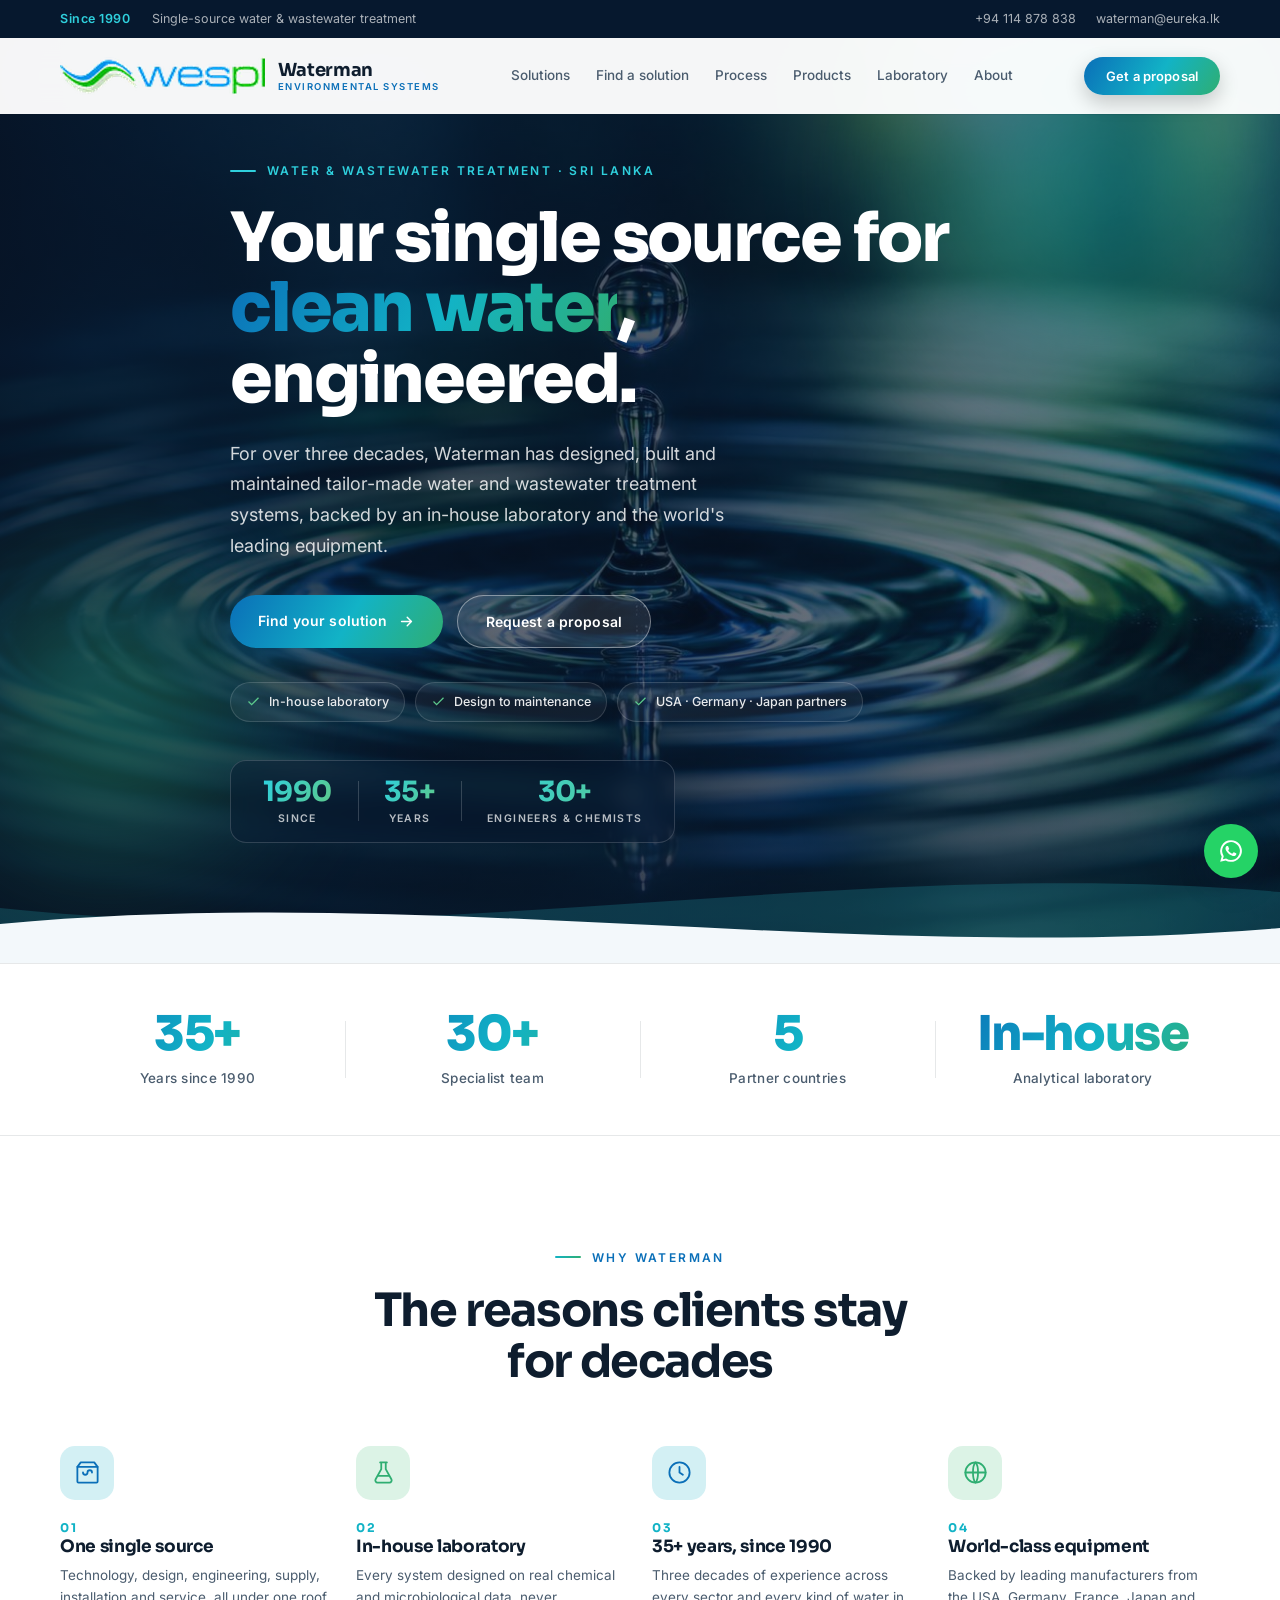
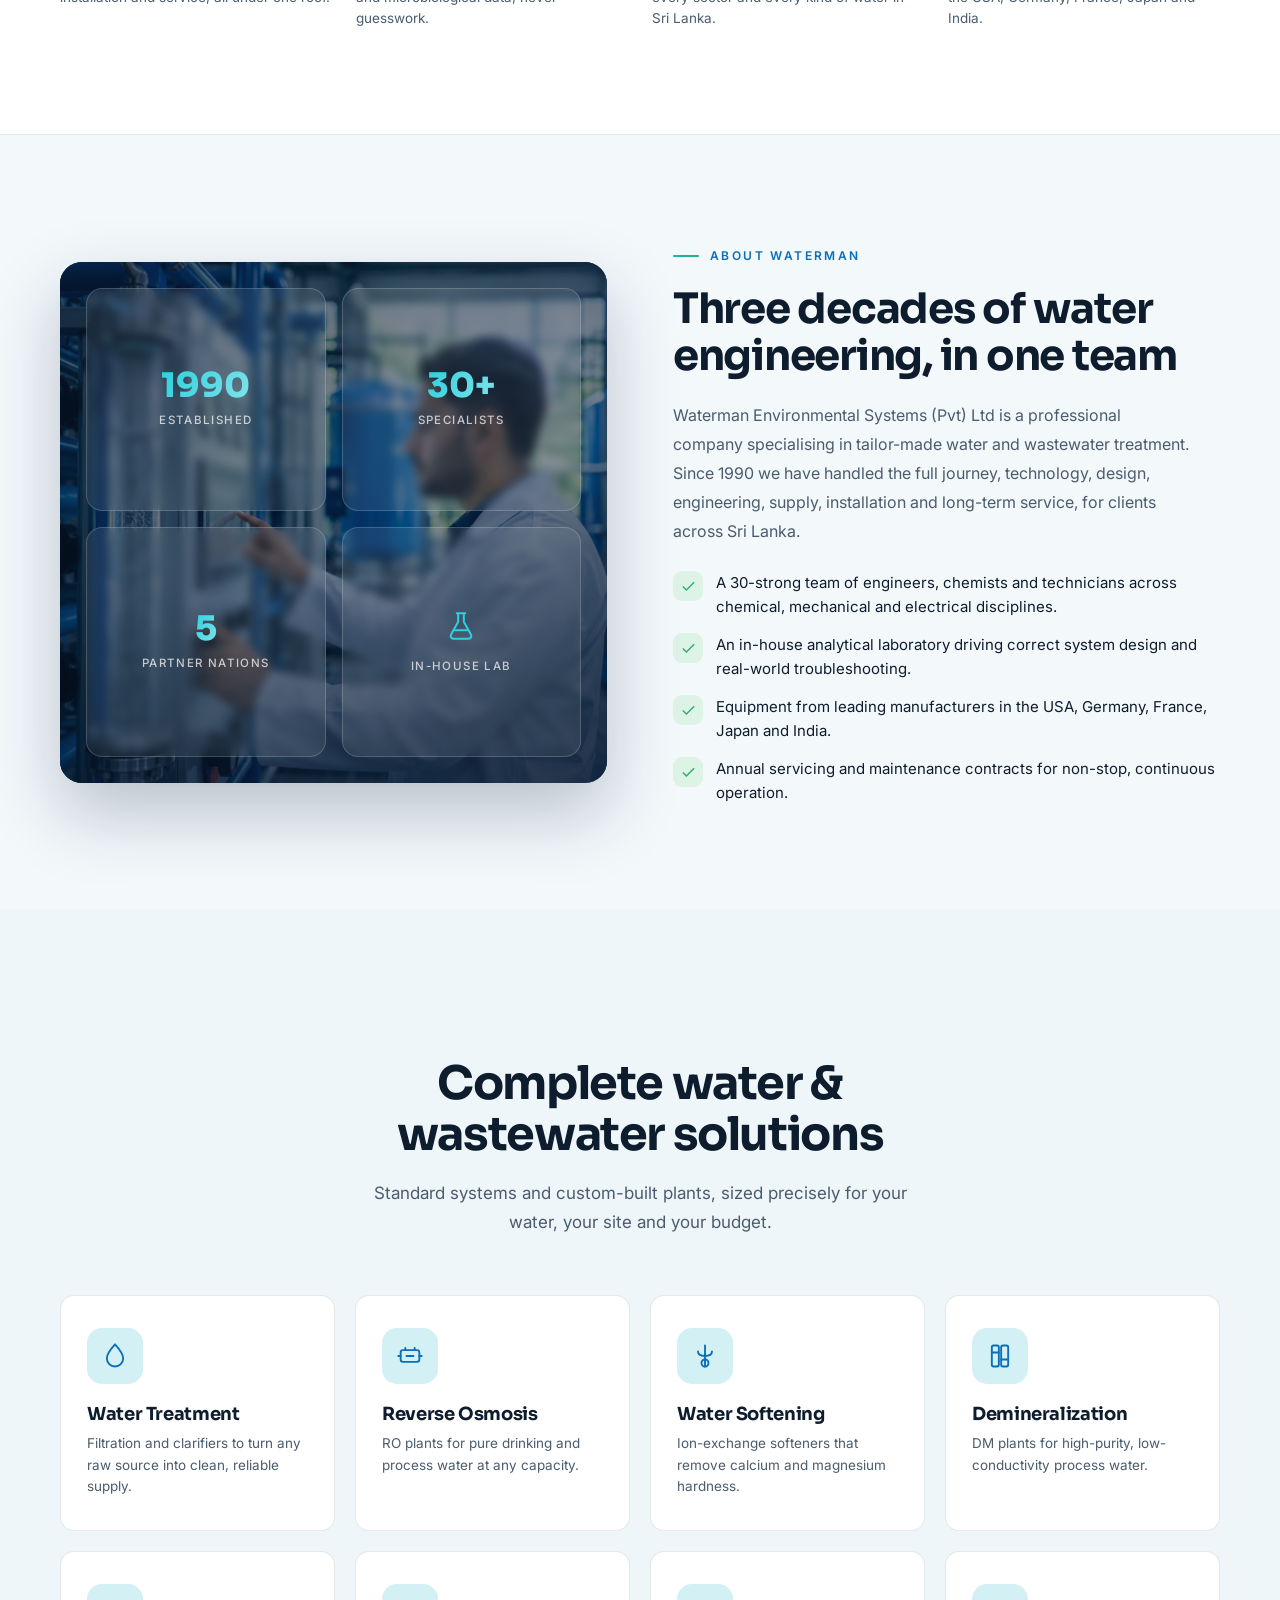
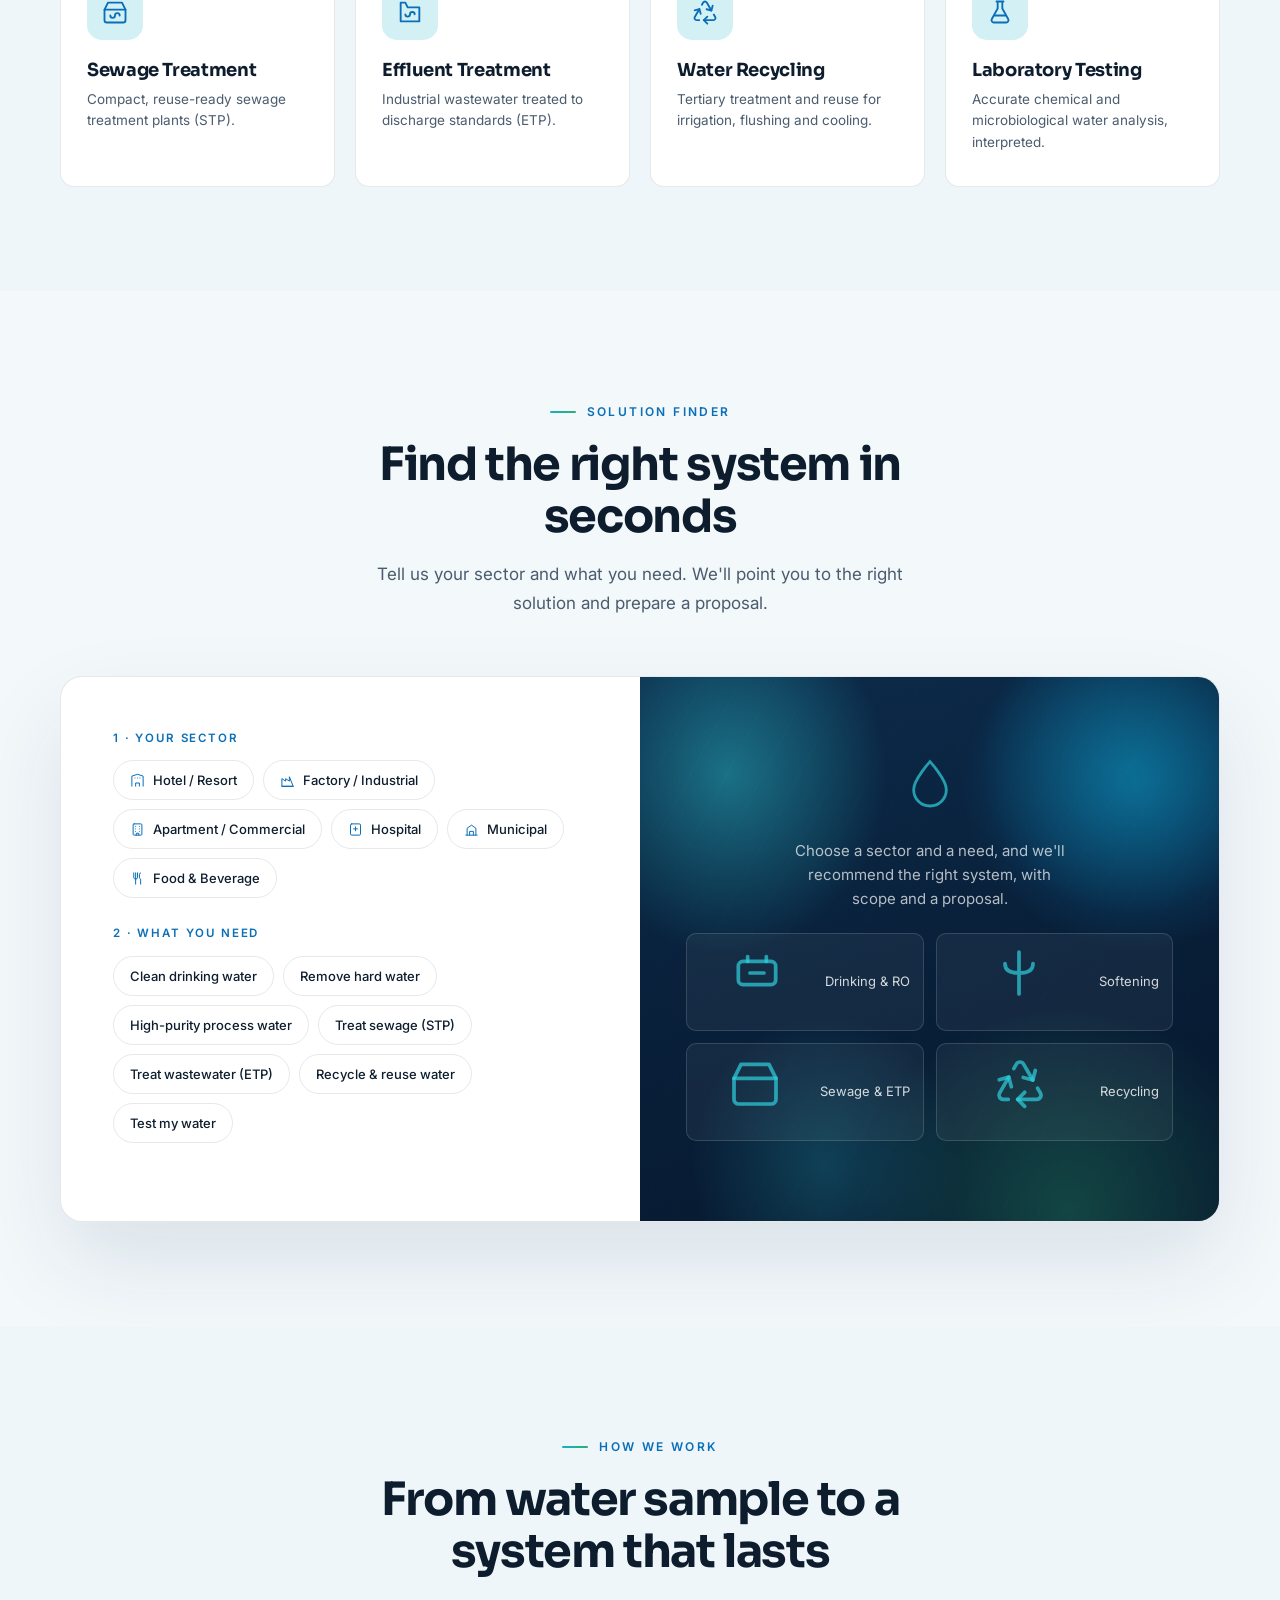
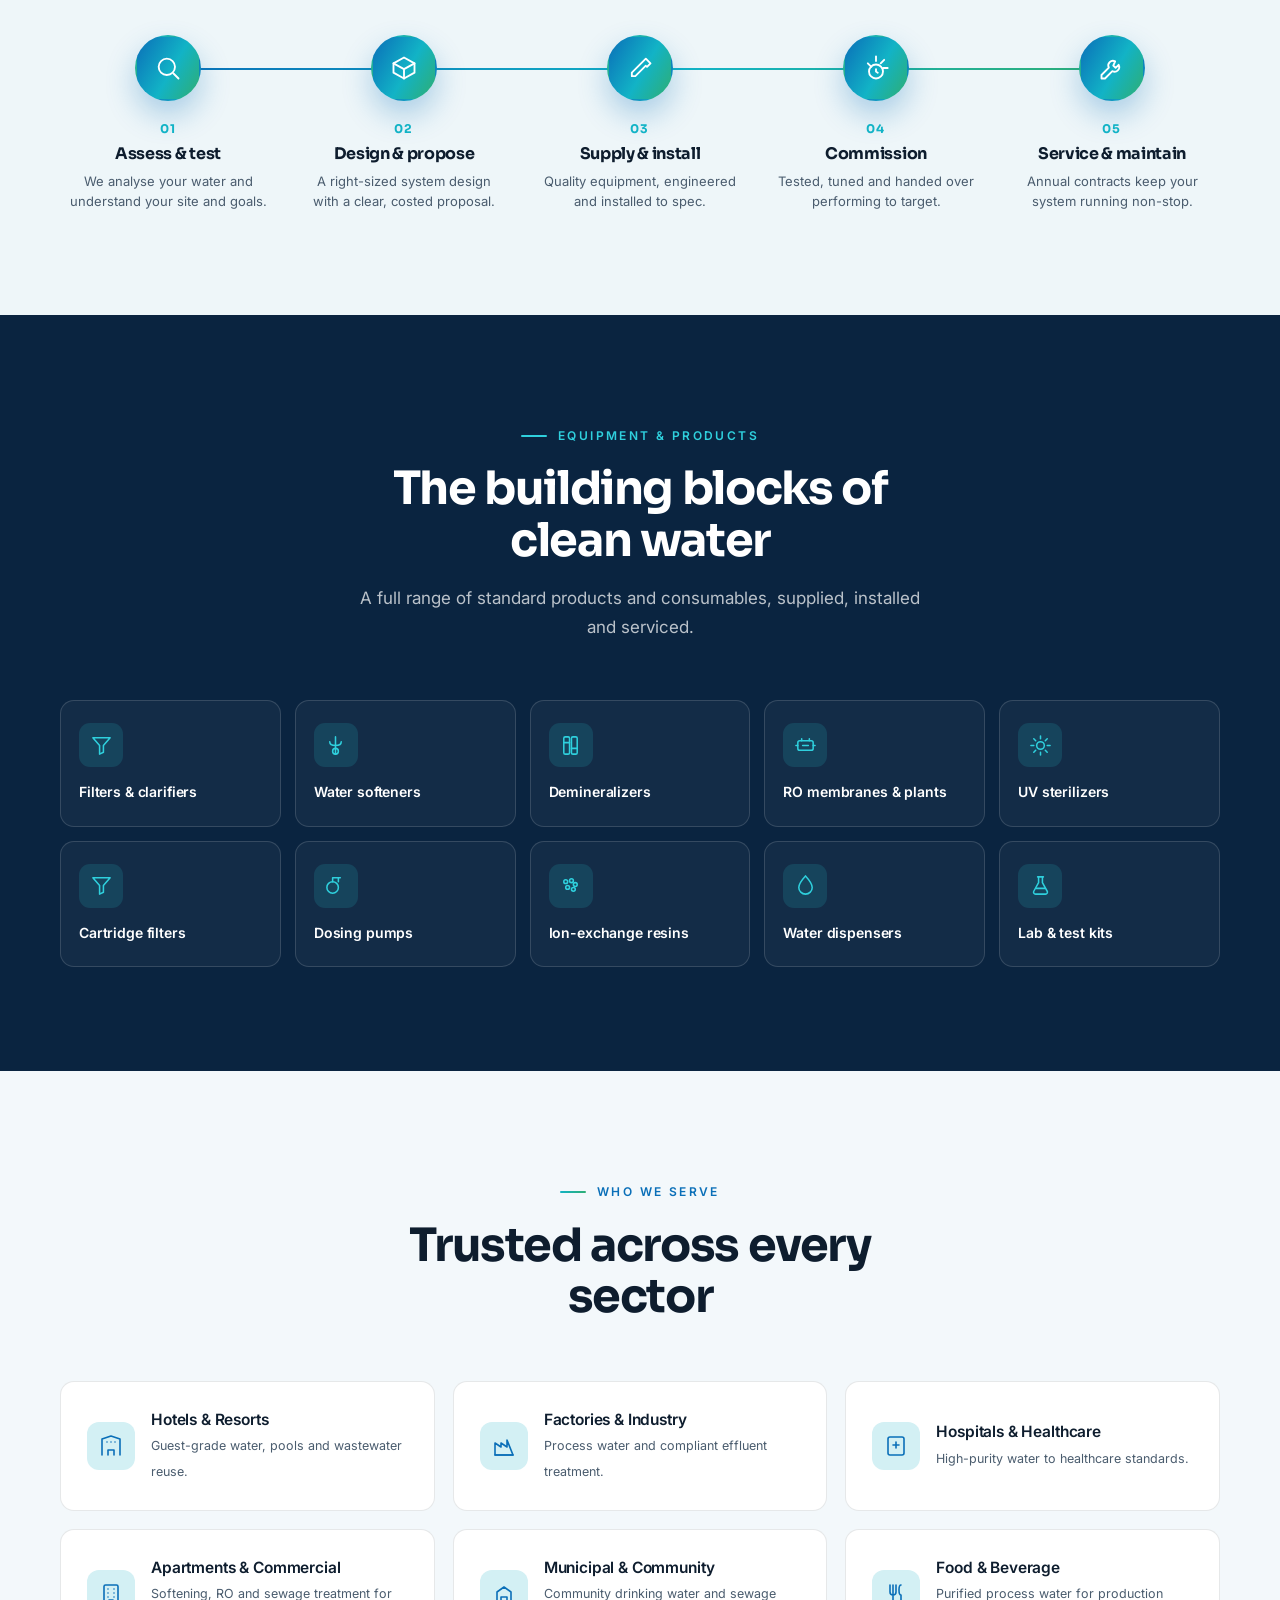
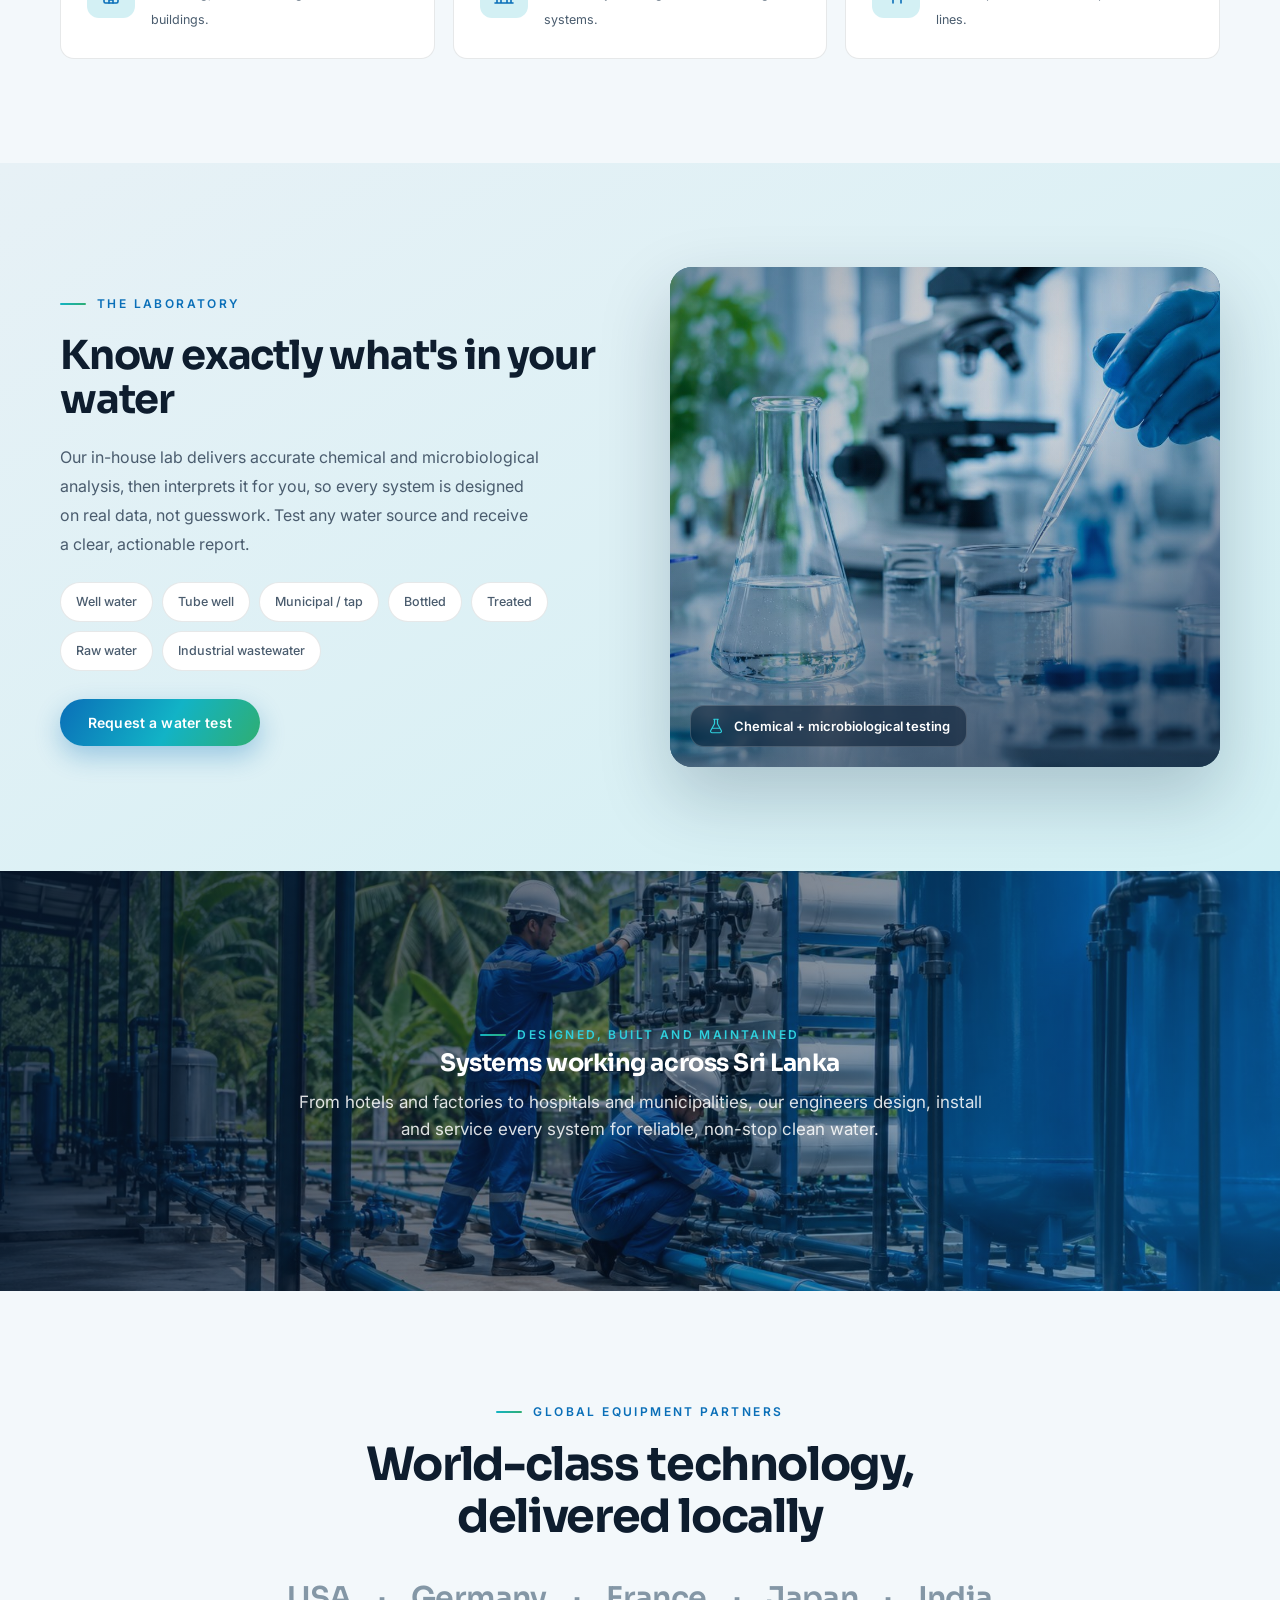
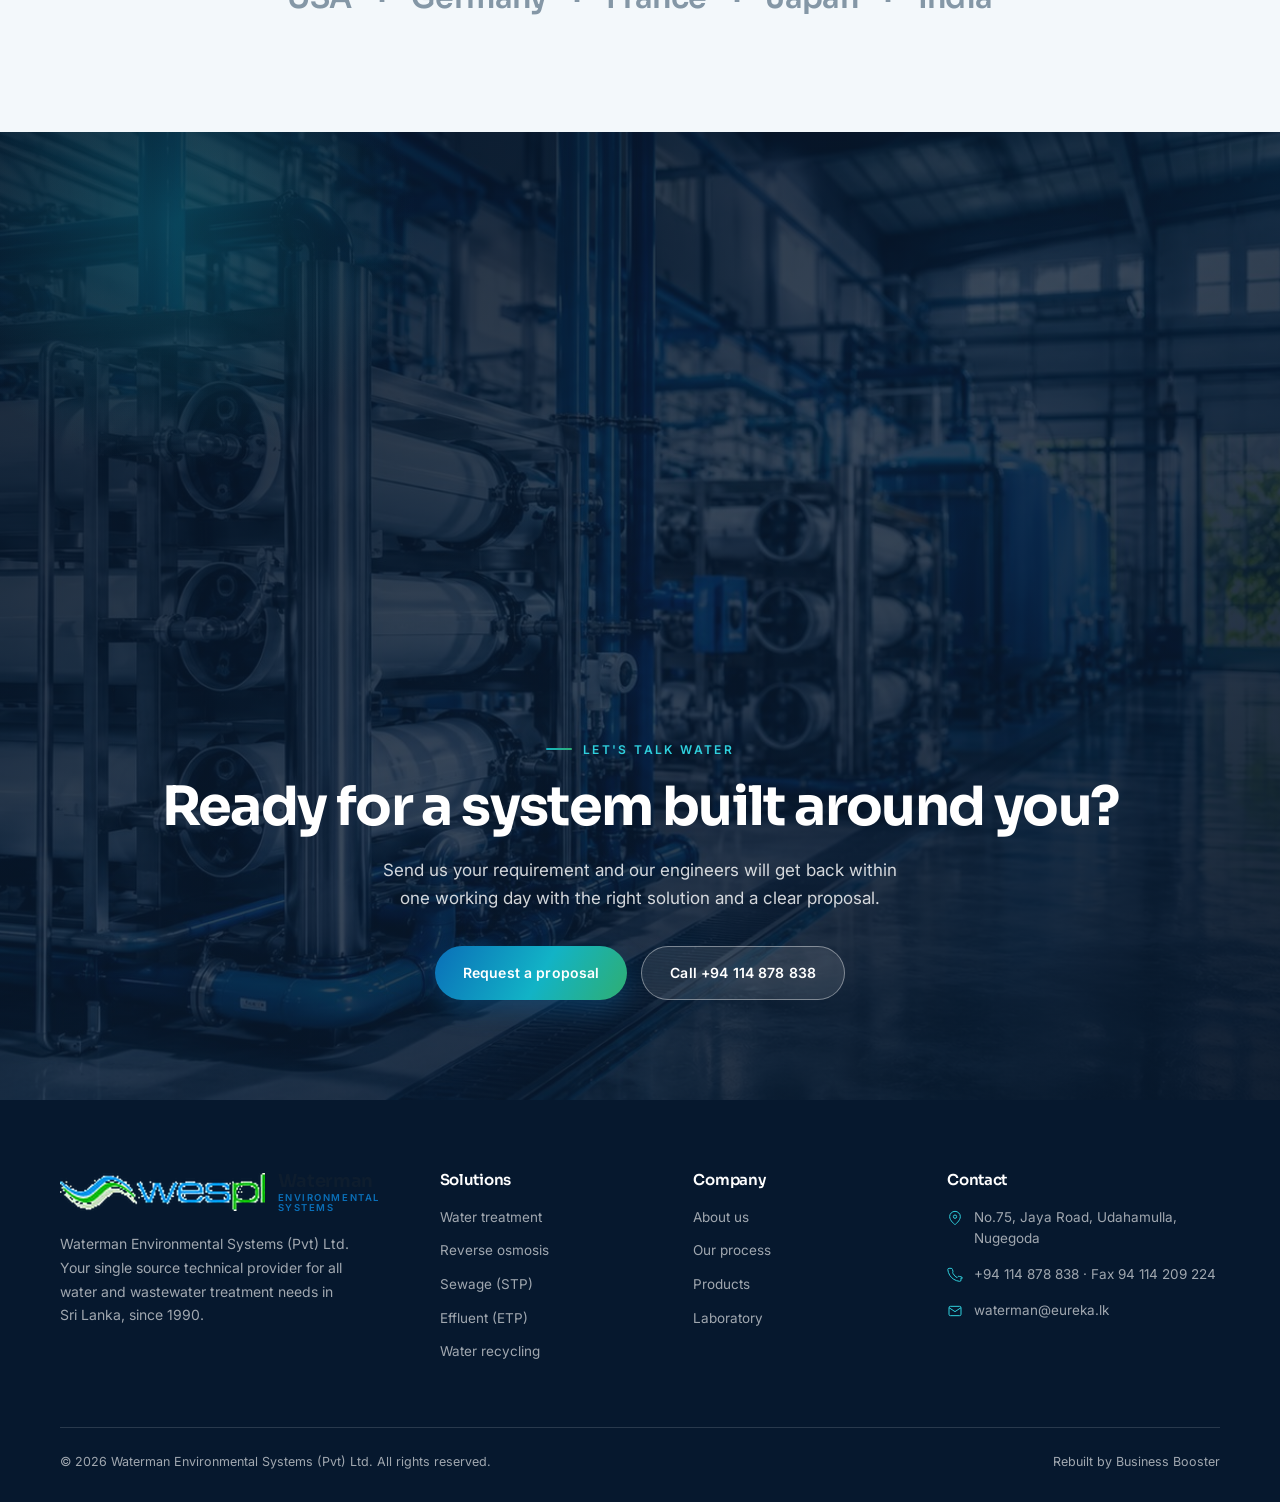
==== commit 25cea1bb: "Waterman: full-bleed droplet hero, WhatsApp button, more green, fixes - Hero: full water-droplet bac" ====
--- a/index.html
+++ b/index.html
@@ -25,7 +25,8 @@
   --disp:'Sora',-apple-system,system-ui,sans-serif;
   --sans:'Inter',-apple-system,system-ui,sans-serif;
   --ease:cubic-bezier(.22,.61,.36,1);
-  --grad:linear-gradient(120deg,var(--blue),var(--aqua));
+  --grad:linear-gradient(120deg,var(--blue),var(--aqua) 55%,var(--green));
+  --grad-g:linear-gradient(120deg,var(--aqua),var(--green));
 }
 *{margin:0;padding:0;box-sizing:border-box}
 svg{flex-shrink:0}
@@ -40,7 +41,7 @@
 h1,h2,h3,h4{font-family:var(--disp);font-weight:700;line-height:1.12;letter-spacing:-.02em}
 .tnum{font-variant-numeric:tabular-nums}
 .eyebrow{font-family:var(--sans);font-weight:600;font-size:12px;letter-spacing:.2em;text-transform:uppercase;color:var(--blue);display:inline-flex;align-items:center;gap:11px}
-.eyebrow::before{content:"";width:26px;height:2px;background:var(--aqua);border-radius:2px}
+.eyebrow::before{content:"";width:26px;height:2px;background:var(--grad-g);border-radius:2px}
 .eyebrow.center{justify-content:center}
 .btn{display:inline-flex;align-items:center;justify-content:center;gap:10px;font-weight:600;font-size:14px;letter-spacing:.01em;padding:15px 28px;border-radius:100px;transition:.28s var(--ease);white-space:nowrap}
 .btn svg{width:17px;height:17px}
@@ -85,7 +86,15 @@
 .orb2{width:420px;height:420px;background:radial-gradient(circle,var(--green),transparent 70%);bottom:40px;left:-100px;opacity:.32;animation:float2 20s var(--ease) infinite}
 @keyframes float1{0%,100%{transform:translate(0,0)}50%{transform:translate(-40px,40px)}}
 @keyframes float2{0%,100%{transform:translate(0,0)}50%{transform:translate(50px,-30px)}}
-.hero-grid{position:relative;z-index:5;display:grid;grid-template-columns:1.1fr .9fr;gap:60px;align-items:center;width:100%;padding:40px 0 120px}
+.hero-bg{position:absolute;inset:0;width:100%;height:100%;object-fit:cover;z-index:0}
+.hero-ov{position:absolute;inset:0;z-index:1;background:linear-gradient(105deg,rgba(7,20,38,.9) 0%,rgba(7,20,38,.72) 42%,rgba(7,24,46,.42) 100%),linear-gradient(0deg,rgba(7,20,38,.55),transparent 40%)}
+.hero.has-bg .hero-orb{z-index:2;opacity:.5}
+.hero-grid{position:relative;z-index:5;display:grid;grid-template-columns:1fr;gap:0;align-items:center;width:100%;max-width:820px;padding:40px 0 120px}
+.hero-bar{display:inline-flex;margin-top:38px;background:rgba(9,26,48,.42);backdrop-filter:blur(10px);border:1px solid rgba(255,255,255,.16);border-radius:16px;padding:15px 6px}
+.hero-bar .hvb{padding:2px 26px;position:relative;text-align:center}
+.hero-bar .hvb+.hvb::before{content:"";position:absolute;left:0;top:10%;height:80%;width:1px;background:rgba(255,255,255,.18)}
+.hero-bar .hvb b{display:block;font-family:var(--disp);font-weight:700;font-size:28px;line-height:1;letter-spacing:-.02em;background:linear-gradient(120deg,var(--aqua-2),var(--green-2));-webkit-background-clip:text;background-clip:text;color:transparent}
+.hero-bar .hvb span{display:block;margin-top:6px;font:600 10.5px var(--sans);letter-spacing:.13em;text-transform:uppercase;color:rgba(255,255,255,.72)}
 .hero .eyebrow{color:var(--aqua-2)}.hero .eyebrow::before{background:var(--aqua-2)}
 .hero h1{font-size:clamp(38px,5.6vw,68px);font-weight:800;line-height:1.04;margin:22px 0 0;letter-spacing:-.03em}
 .hero h1 .g{background:var(--grad);-webkit-background-clip:text;background-clip:text;-webkit-text-fill-color:transparent}
@@ -93,7 +102,7 @@
 .hero-cta{display:flex;gap:14px;margin-top:34px;flex-wrap:wrap}
 .hero-chips{display:flex;gap:10px;margin-top:34px;flex-wrap:wrap}
 .hero-chips span{font-size:12.5px;font-weight:500;color:rgba(255,255,255,.9);border:1px solid var(--line-d);padding:9px 15px;border-radius:100px;display:flex;align-items:center;gap:8px;background:rgba(255,255,255,.05)}
-.hero-chips svg{width:15px;height:15px;color:var(--aqua-2)}
+.hero-chips svg{width:15px;height:15px;color:var(--green-2)}
 /* hero visual: layered water card */
 .hero-vis{position:relative;height:440px;border-radius:var(--r-lg);overflow:hidden;background:linear-gradient(160deg,#0e3357,#0a2440);border:1px solid var(--line-d);box-shadow:0 40px 80px rgba(0,0,0,.4)}
 .hero-vis .ring{position:absolute;border:1.5px solid rgba(47,208,221,.3);border-radius:50%}
@@ -124,6 +133,8 @@
 .why-grid{display:grid;grid-template-columns:repeat(4,1fr);gap:24px}
 .why-c{text-align:left}
 .why-c .ic{width:54px;height:54px;border-radius:15px;background:var(--aqua-soft);color:var(--blue);display:grid;place-items:center;margin-bottom:18px}
+.why-c:nth-child(2) .ic,.why-c:nth-child(4) .ic{background:var(--green-soft);color:var(--green)}
+.why-c .num{color:var(--green)}
 .why-c .ic svg{width:27px;height:27px}
 .why-c h4{font-size:17px;margin-bottom:9px;letter-spacing:-.02em}
 .why-c p{font-size:13.5px;color:var(--ink-2);line-height:1.6}
@@ -161,7 +172,7 @@
 .about-text p{color:var(--ink-2);font-size:16px;line-height:1.8;margin-bottom:18px;max-width:520px}
 .about-points{list-style:none;margin-top:26px;display:grid;gap:14px}
 .about-points li{display:flex;gap:13px;align-items:flex-start;font-size:15px;color:var(--ink)}
-.about-points .ic{width:30px;height:30px;border-radius:9px;background:var(--aqua-soft);color:var(--blue);display:grid;place-items:center;flex-shrink:0}
+.about-points .ic{width:30px;height:30px;border-radius:9px;background:var(--green-soft);color:var(--green);display:grid;place-items:center;flex-shrink:0}
 .about-points svg{width:17px;height:17px}
 
 /* services grid */
@@ -279,7 +290,8 @@
 .fab a{width:54px;height:54px;border-radius:50%;display:grid;place-items:center;box-shadow:0 10px 26px rgba(10,36,64,.3);transition:.25s}
 .fab a:hover{transform:scale(1.08)}
 .fab .call{background:var(--grad);color:#fff}
-.fab a svg{width:24px;height:24px}
+.fab .wa{background:#25d366;color:#fff}
+.fab a svg{width:26px;height:26px}
 
 /* mobile menu */
 .mscrim{position:fixed;inset:0;background:rgba(6,24,46,.55);backdrop-filter:blur(3px);z-index:540;opacity:0;visibility:hidden;transition:.3s}
@@ -362,7 +374,13 @@
 .hero-vis.hasphoto .pv-scrim{background:linear-gradient(150deg,rgba(7,24,46,.55),rgba(7,24,46,.15) 42%,rgba(7,24,46,.82))}
 .about-visual.hasphoto .pv-scrim{background:linear-gradient(155deg,rgba(7,24,46,.68),rgba(7,24,46,.42) 55%,rgba(7,24,46,.78))}
 .lab-visual.hasphoto .pv-scrim{background:linear-gradient(155deg,rgba(7,24,46,.34),rgba(7,24,46,.06) 45%,rgba(7,24,46,.5))}
-.hasphoto .hv-drop,.hasphoto .hv-water,.hasphoto .ring,.lab-visual.hasphoto svg.flask,.lab-visual.hasphoto .bubble{display:none}
+.hasphoto .hv-drop,.hasphoto .hv-water,.hasphoto .ring,.hasphoto .hv-grid,.lab-visual.hasphoto svg.flask,.lab-visual.hasphoto .bubble{display:none}
+/* hero glass stat bar */
+.hv-bar{position:absolute;z-index:4;left:16px;right:16px;bottom:16px;display:flex;background:rgba(9,26,48,.5);backdrop-filter:blur(10px);border:1px solid rgba(255,255,255,.16);border-radius:16px;padding:14px 8px}
+.hv-bar .hvb{flex:1;text-align:center;position:relative;padding:2px 4px}
+.hv-bar .hvb+.hvb::before{content:"";position:absolute;left:0;top:12%;height:76%;width:1px;background:linear-gradient(rgba(255,255,255,.04),rgba(255,255,255,.22),rgba(255,255,255,.04))}
+.hv-bar .hvb b{display:block;font-family:var(--disp);font-weight:700;font-size:26px;line-height:1;letter-spacing:-.02em;background:linear-gradient(120deg,var(--aqua-2),var(--green-2));-webkit-background-clip:text;background-clip:text;color:transparent}
+.hv-bar .hvb span{display:block;margin-top:5px;font:600 10.5px var(--sans);letter-spacing:.14em;text-transform:uppercase;color:rgba(255,255,255,.7)}
 .pv-chip{position:absolute;z-index:3;left:20px;bottom:20px;display:flex;align-items:center;gap:9px;padding:11px 16px;border-radius:14px;background:rgba(7,24,46,.55);backdrop-filter:blur(8px);border:1px solid rgba(255,255,255,.18);color:#fff;font:600 13px var(--sans)}
 .pv-chip svg{width:18px;height:18px;color:var(--aqua-2)}
 /* full-width install showcase band */
@@ -410,7 +428,9 @@
 </header>
 
 <!-- HERO -->
-<section class="hero">
+<section class="hero has-bg">
+  <img class="hero-bg" src="assets/cta.jpg" alt="Clean, pure water" loading="eager">
+  <div class="hero-ov"></div>
   <div class="hero-orb orb1"></div><div class="hero-orb orb2"></div>
   <div class="wrap hero-grid">
     <div class="hero-text">
@@ -426,20 +446,11 @@
         <span><svg viewBox="0 0 24 24" fill="none" stroke="currentColor" stroke-width="2"><path d="M20 6 9 17l-5-5"/></svg>Design to maintenance</span>
         <span><svg viewBox="0 0 24 24" fill="none" stroke="currentColor" stroke-width="2"><path d="M20 6 9 17l-5-5"/></svg>USA · Germany · Japan partners</span>
       </div>
-    </div>
-    <div class="hero-vis watermesh hasphoto" data-rv style="transition-delay:.2s">
-      <img class="pv-img" src="assets/hero.jpg" alt="Waterman reverse-osmosis treatment plant" loading="eager">
-      <div class="pv-scrim"></div>
-      <div class="hv-grid"></div>
-      <div class="ring" style="width:300px;height:300px;top:34px;left:-30px"></div>
-      <div class="hv-drop"><svg viewBox="0 0 24 24" fill="none" stroke="currentColor" stroke-width="1"><path d="M12 2s7 7.6 7 12a7 7 0 0 1-14 0C5 9.6 12 2 12 2z"/><path d="M9 14a3 3 0 0 0 3 3" stroke-width="1.4"/></svg></div>
-      <div class="hv-water">
-        <svg class="w-move3" viewBox="0 0 1440 150" preserveAspectRatio="none"><path fill="rgba(47,208,221,.16)" d="M0,60 C240,110 480,20 720,54 C960,88 1200,24 1440,60 L1440,150 L0,150Z M1440,60 C1680,110 1920,20 2160,54 C2400,88 2640,24 2880,60 L2880,150 L1440,150Z"/></svg>
-        <svg class="w-move1" viewBox="0 0 1440 150" preserveAspectRatio="none" style="position:absolute;bottom:0"><path fill="rgba(10,111,184,.28)" d="M0,86 C240,50 480,120 720,90 C960,60 1200,116 1440,84 L1440,150 L0,150Z M1440,86 C1680,50 1920,120 2160,90 C2400,60 2640,116 2880,84 L2880,150 L1440,150Z"/></svg>
+      <div class="hero-bar" data-rv style="transition-delay:.4s">
+        <div class="hvb"><b>1990</b><span>Since</span></div>
+        <div class="hvb"><b data-count="35" data-suffix="+">0</b><span>Years</span></div>
+        <div class="hvb"><b data-count="30" data-suffix="+">0</b><span>Engineers &amp; chemists</span></div>
       </div>
-      <div class="hv-stat hv-s1"><div class="n" data-count="35" data-suffix="+">0</div><div class="t">Years of expertise</div></div>
-      <div class="hv-stat hv-s2"><div class="n" data-count="30" data-suffix="+">0</div><div class="t">Engineers &amp; chemists</div></div>
-      <div class="hv-cap">Design · Supply · Install · Maintain</div>
     </div>
   </div>
   <div class="hero-waves">
@@ -593,15 +604,6 @@
   </div>
 </section>
 
-<!-- PARTNERS -->
-<section class="sect partners">
-  <div class="wrap sect-head" style="margin-bottom:26px">
-    <span class="eyebrow center" data-rv>Global equipment partners</span>
-    <h2 data-rv style="transition-delay:.08s">World-class technology, delivered locally</h2>
-  </div>
-  <div class="wrap cty" data-rv><span>USA</span><span>·</span><span>Germany</span><span>·</span><span>France</span><span>·</span><span>Japan</span><span>·</span><span>India</span></div>
-</section>
-
 <!-- INSTALL SHOWCASE BAND -->
 <section class="showband">
   <img src="assets/install.jpg" alt="Waterman engineers installing a water treatment system" loading="lazy">
@@ -613,9 +615,18 @@
   </div>
 </section>
 
+<!-- PARTNERS -->
+<section class="sect partners">
+  <div class="wrap sect-head" style="margin-bottom:26px">
+    <span class="eyebrow center" data-rv>Global equipment partners</span>
+    <h2 data-rv style="transition-delay:.08s">World-class technology, delivered locally</h2>
+  </div>
+  <div class="wrap cty" data-rv><span>USA</span><span>·</span><span>Germany</span><span>·</span><span>France</span><span>·</span><span>Japan</span><span>·</span><span>India</span></div>
+</section>
+
 <!-- CTA -->
 <section class="cta" id="contact">
-  <img class="cta-photo" src="assets/cta.jpg" alt="Clean water droplet" loading="lazy">
+  <img class="cta-photo" src="assets/hero.jpg" alt="Waterman water treatment plant" loading="lazy">
   <div class="cta-scrim"></div>
   <div class="orb"></div>
   <div class="wrap cta-in">
@@ -650,7 +661,7 @@
 </footer>
 
 <div class="fab">
-  <a class="call" href="tel:+94114878838" aria-label="Call"><svg viewBox="0 0 24 24" fill="none" stroke="currentColor" stroke-width="1.8" stroke-linecap="round" stroke-linejoin="round"><path d="M21 16.5v3a2 2 0 0 1-2.2 2 19.8 19.8 0 0 1-8.6-3 19.5 19.5 0 0 1-6-6 19.8 19.8 0 0 1-3-8.6A2 2 0 0 1 3.2 2h3a2 2 0 0 1 2 1.7c.13.96.36 1.9.7 2.8a2 2 0 0 1-.45 2.1L9.1 9.9a16 16 0 0 0 6 6l1.3-1.35a2 2 0 0 1 2.1-.45c.9.34 1.84.57 2.8.7a2 2 0 0 1 1.7 2z"/></svg></a>
+  <a class="wa" href="https://wa.me/94114878838" target="_blank" rel="noopener" aria-label="Chat on WhatsApp"><svg viewBox="0 0 24 24" fill="currentColor"><path d="M12 2a10 10 0 0 0-8.6 15.07L2 22l5.06-1.33A10 10 0 1 0 12 2zm0 18.2a8.19 8.19 0 0 1-4.18-1.14l-.3-.18-3 .79.8-2.92-.2-.31A8.2 8.2 0 1 1 12 20.2zm4.5-6.14c-.25-.12-1.47-.72-1.7-.8-.23-.09-.4-.13-.56.12-.16.25-.64.8-.79.97-.14.16-.29.18-.54.06-.25-.12-1.05-.39-2-1.23-.74-.66-1.24-1.48-1.38-1.73-.14-.25-.02-.38.11-.5.11-.11.25-.29.37-.44.12-.15.16-.25.25-.42.08-.16.04-.31-.02-.43-.06-.12-.56-1.35-.77-1.85-.2-.48-.4-.42-.56-.43h-.48c-.16 0-.43.06-.65.31-.22.25-.86.84-.86 2.05 0 1.21.88 2.38 1 2.54.12.16 1.73 2.64 4.19 3.7.59.26 1.04.41 1.4.52.59.19 1.12.16 1.54.1.47-.07 1.47-.6 1.68-1.18.21-.58.21-1.08.14-1.18-.06-.1-.22-.16-.47-.28z"/></svg></a>
 </div>
 
 <!-- MOBILE MENU -->
@@ -799,9 +810,10 @@
 
 /* count-up */
 function countUp(el){
-  const target=+el.dataset.count,suf=el.dataset.suffix||'';let start=0;const dur=1400,t0=performance.now();
+  const target=+el.dataset.count,suf=el.dataset.suffix||'';const dur=1400,t0=performance.now();
   function step(t){const p=Math.min(1,(t-t0)/dur);const e=1-Math.pow(1-p,3);el.textContent=Math.round(e*target)+suf;if(p<1)requestAnimationFrame(step);}
   requestAnimationFrame(step);
+  setTimeout(()=>{el.textContent=target+suf;},dur+400);
 }
 
 /* reveal + observers */
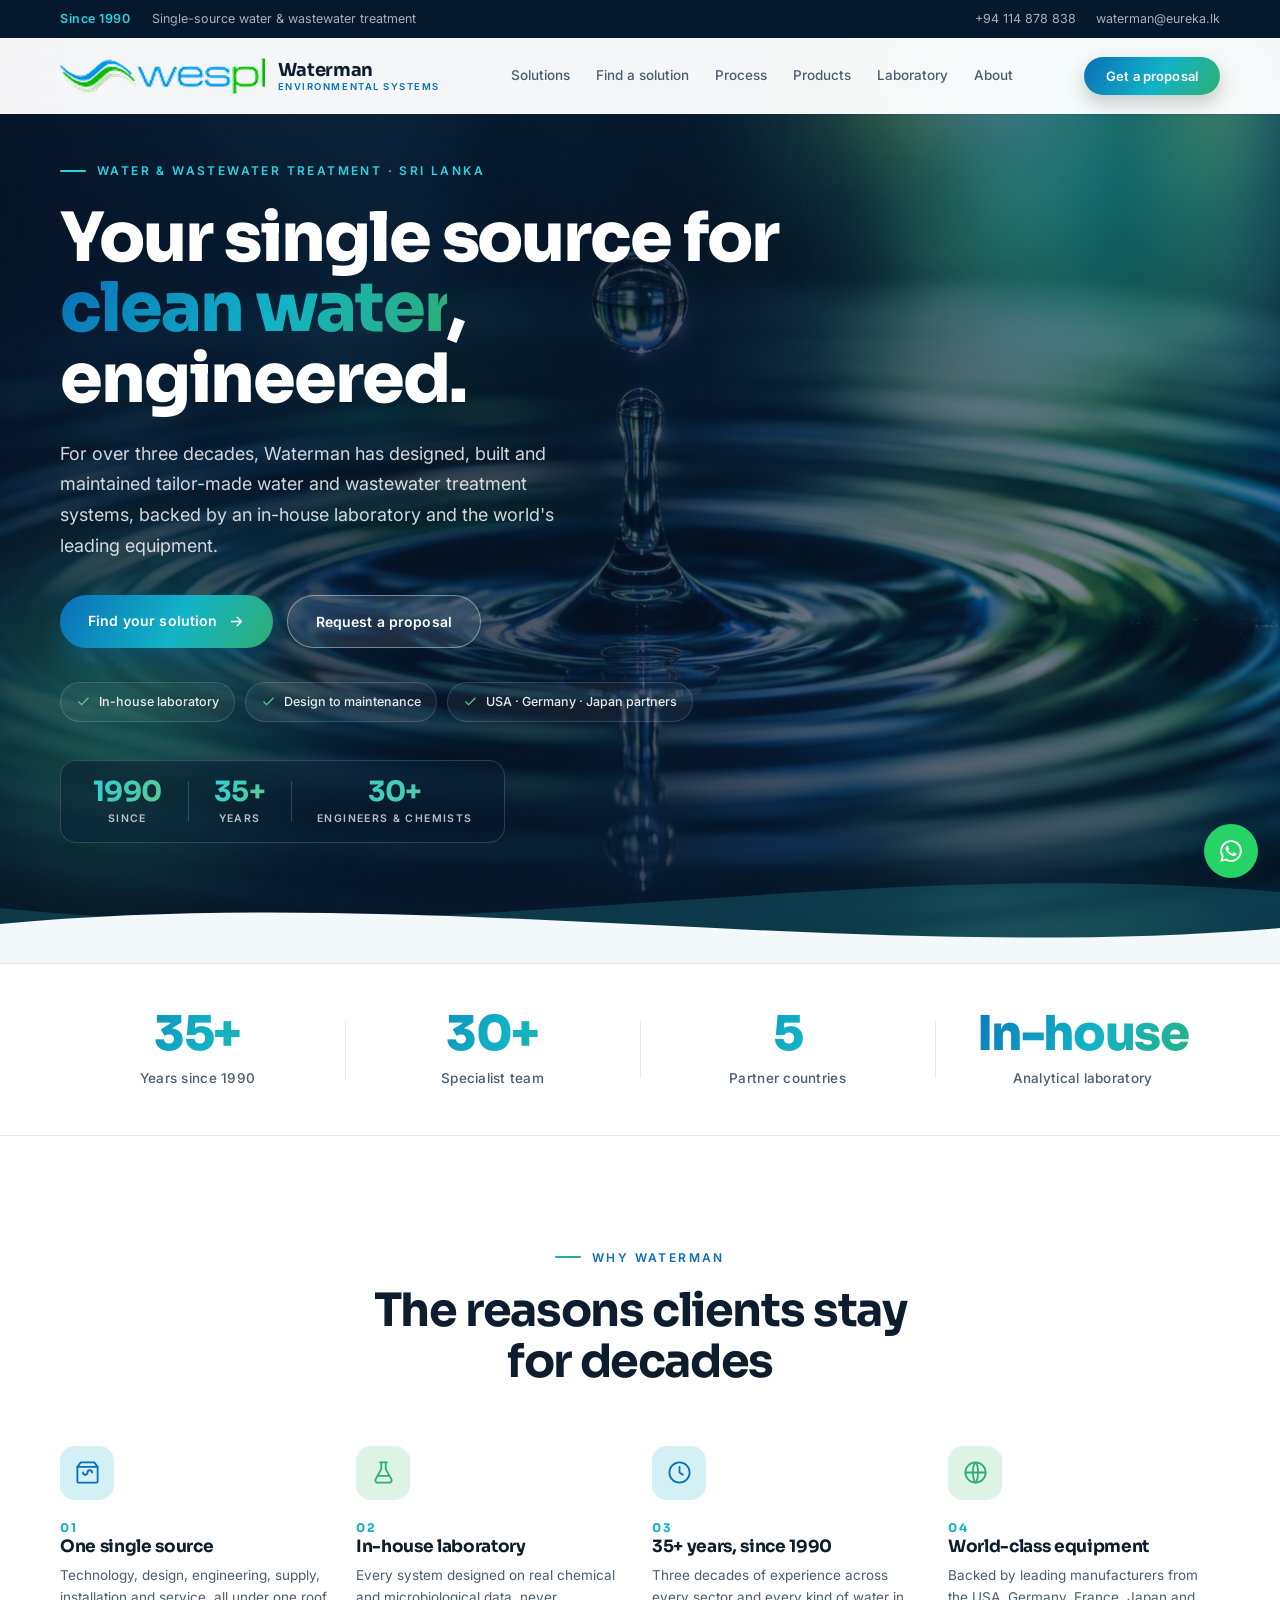
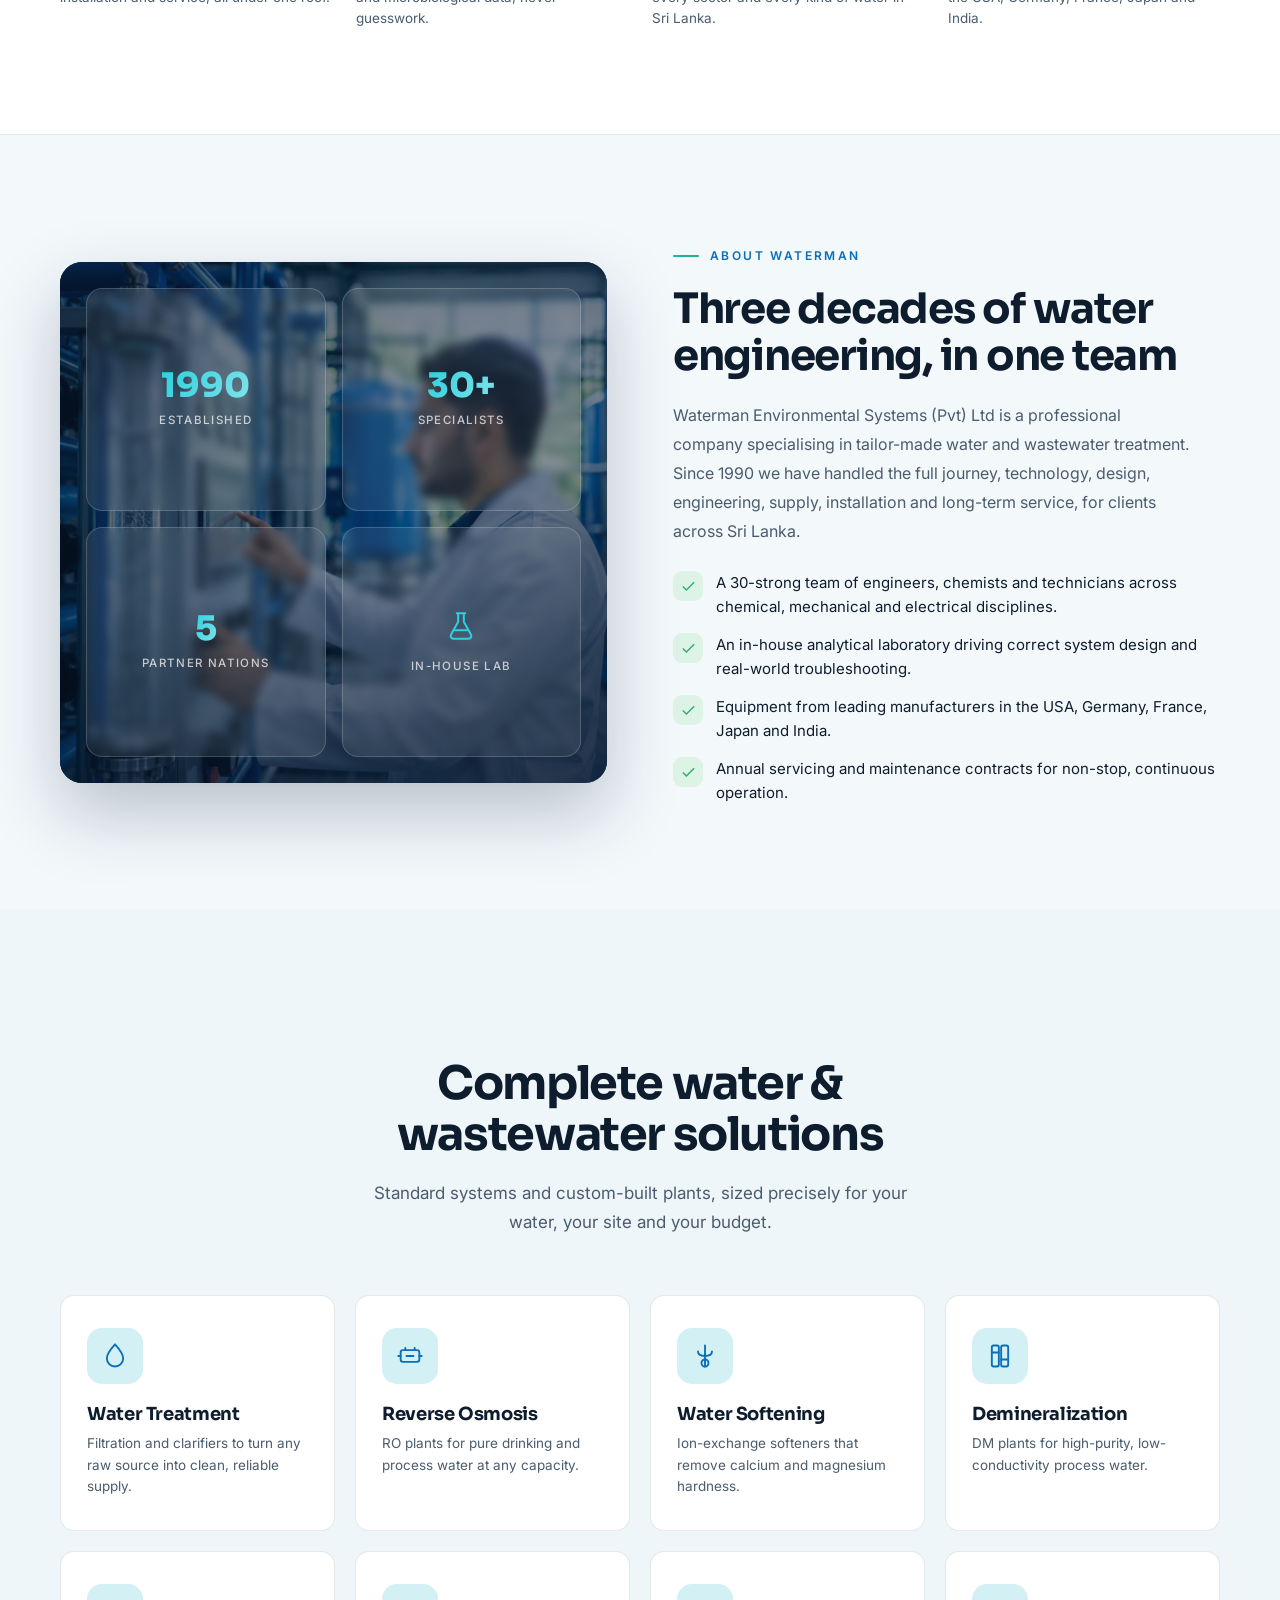
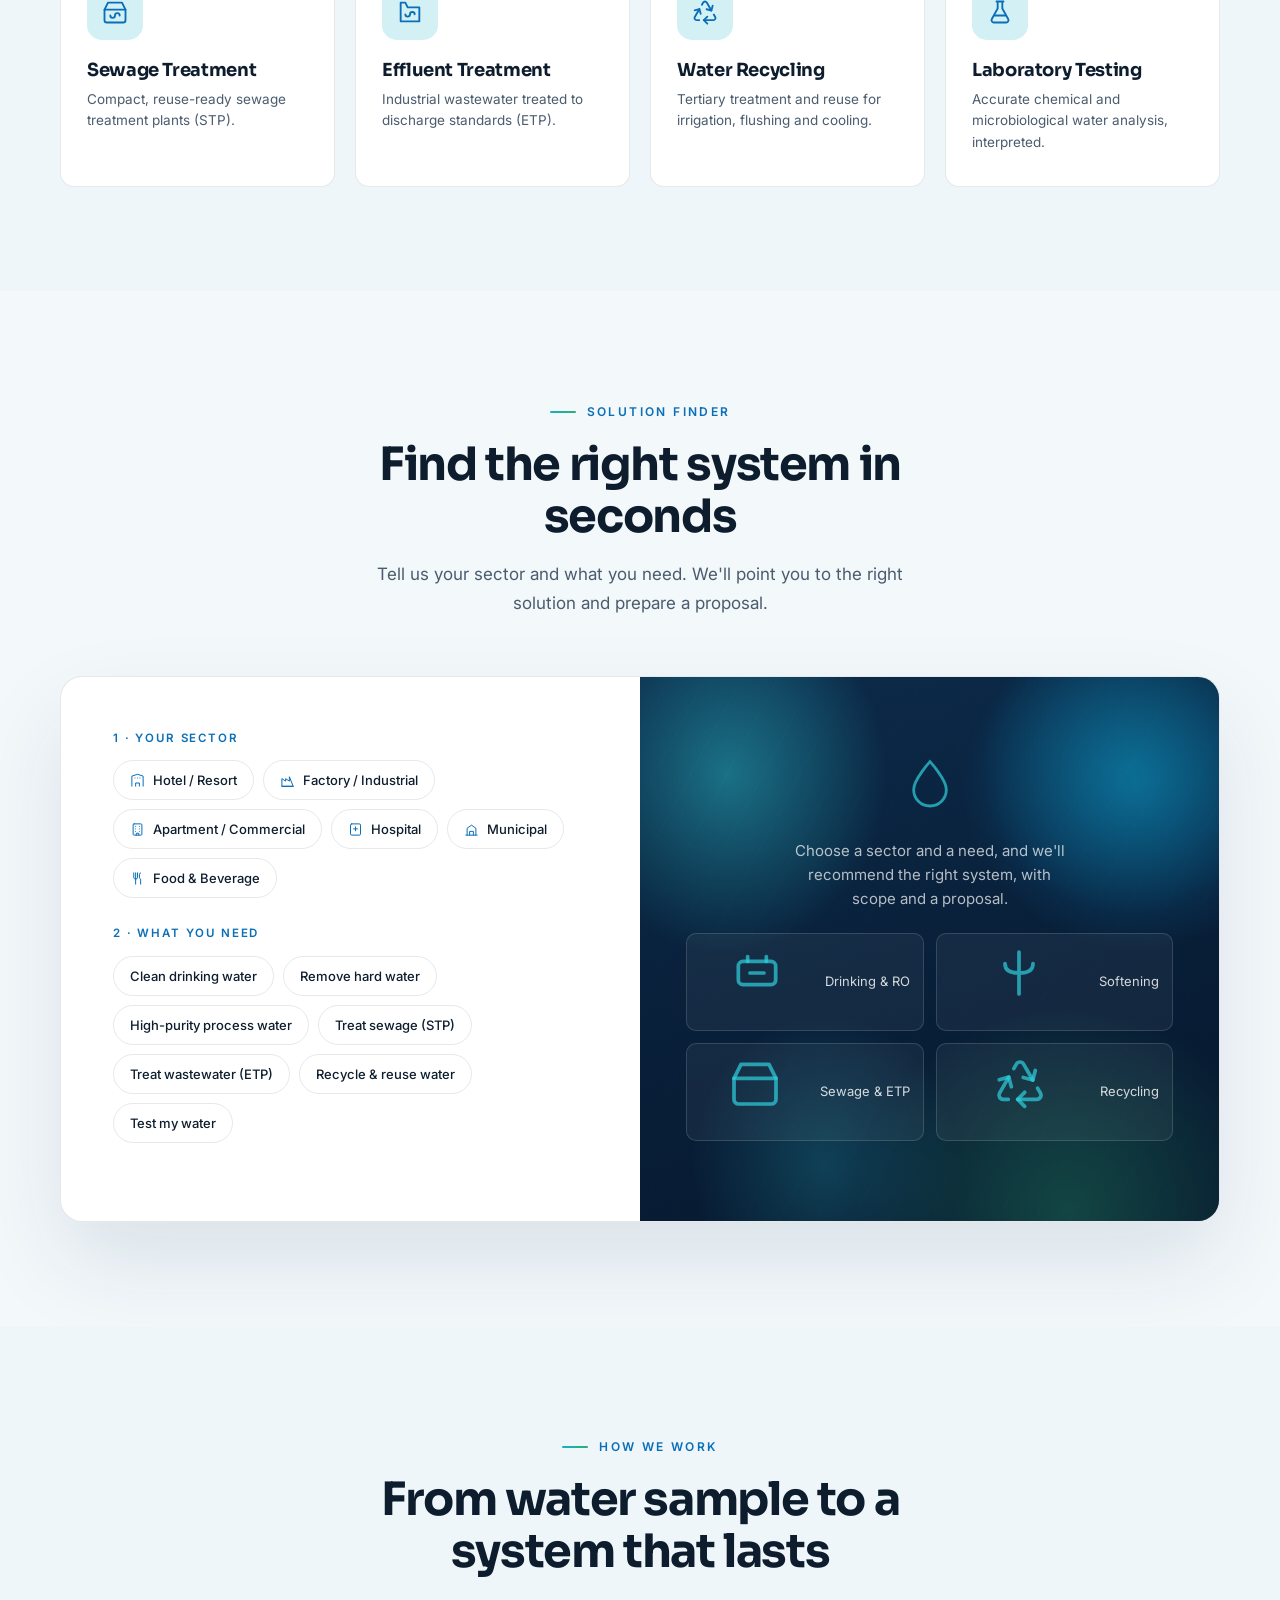
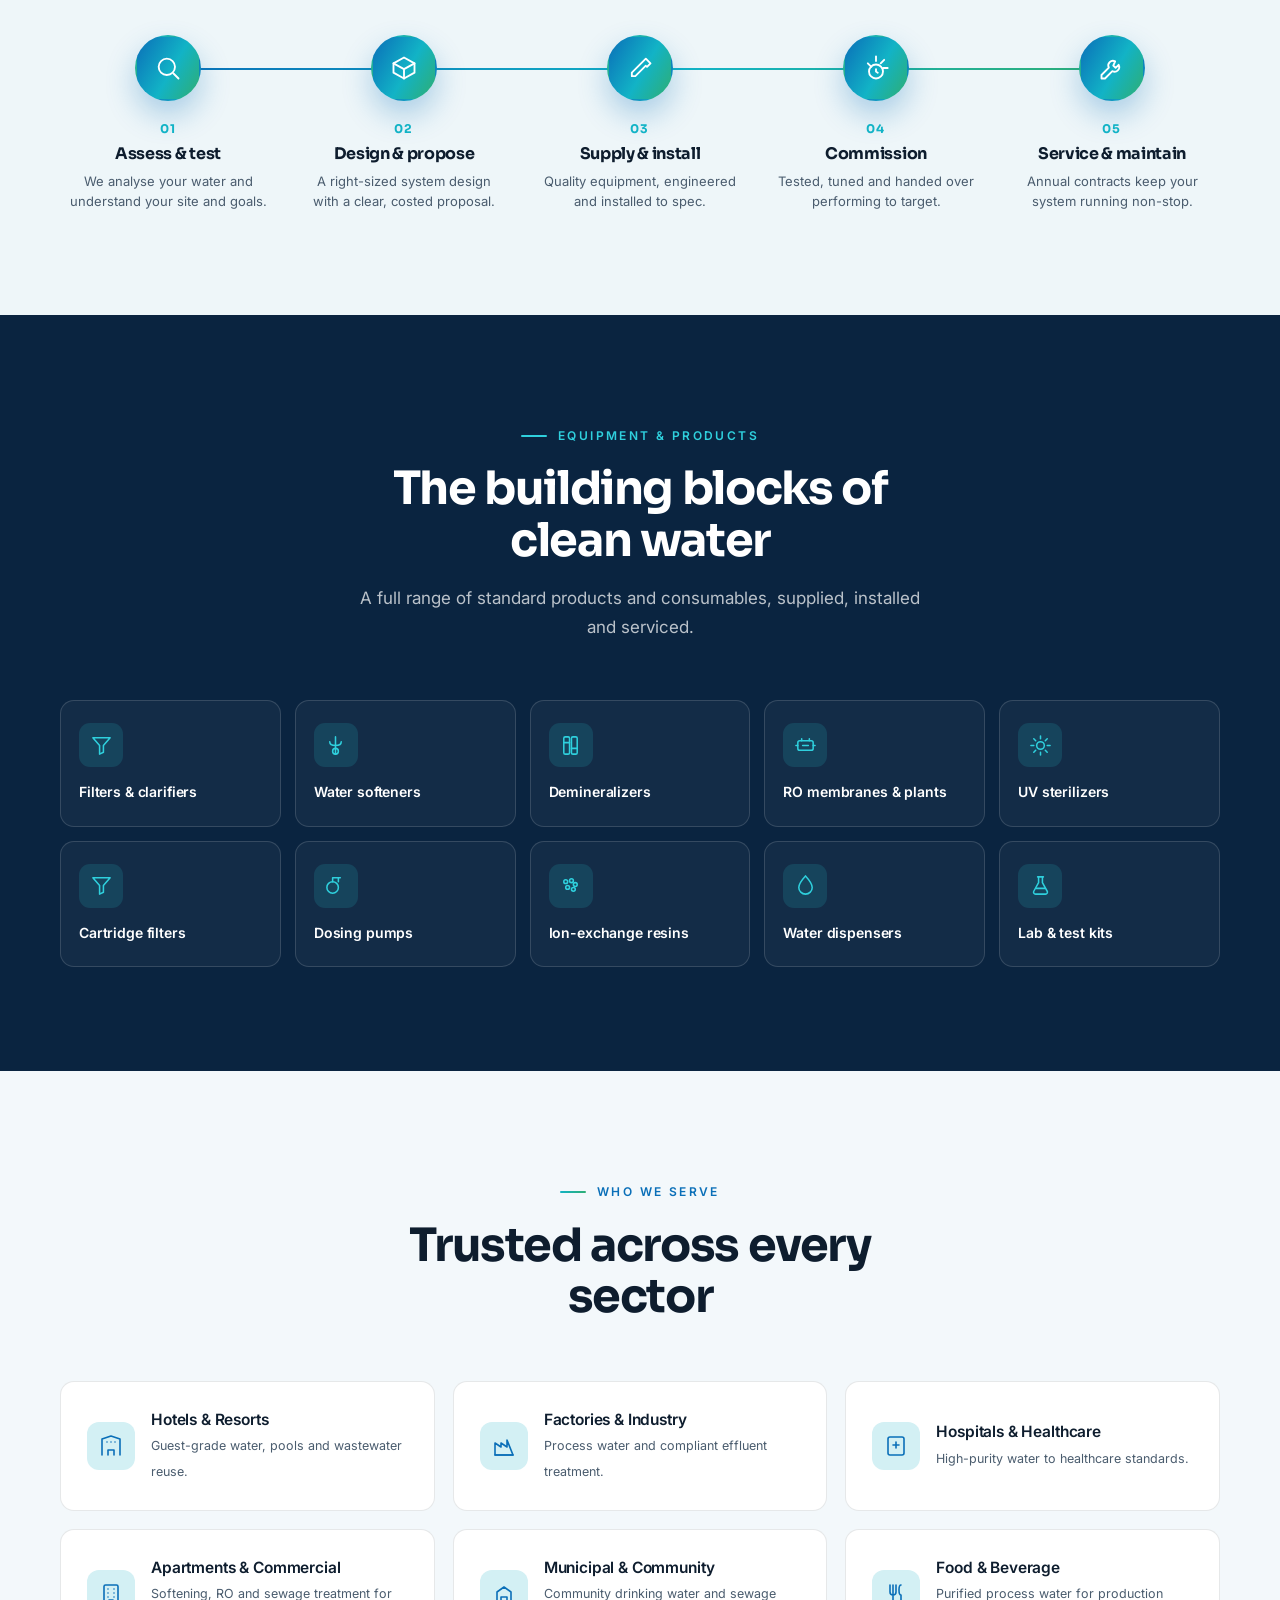
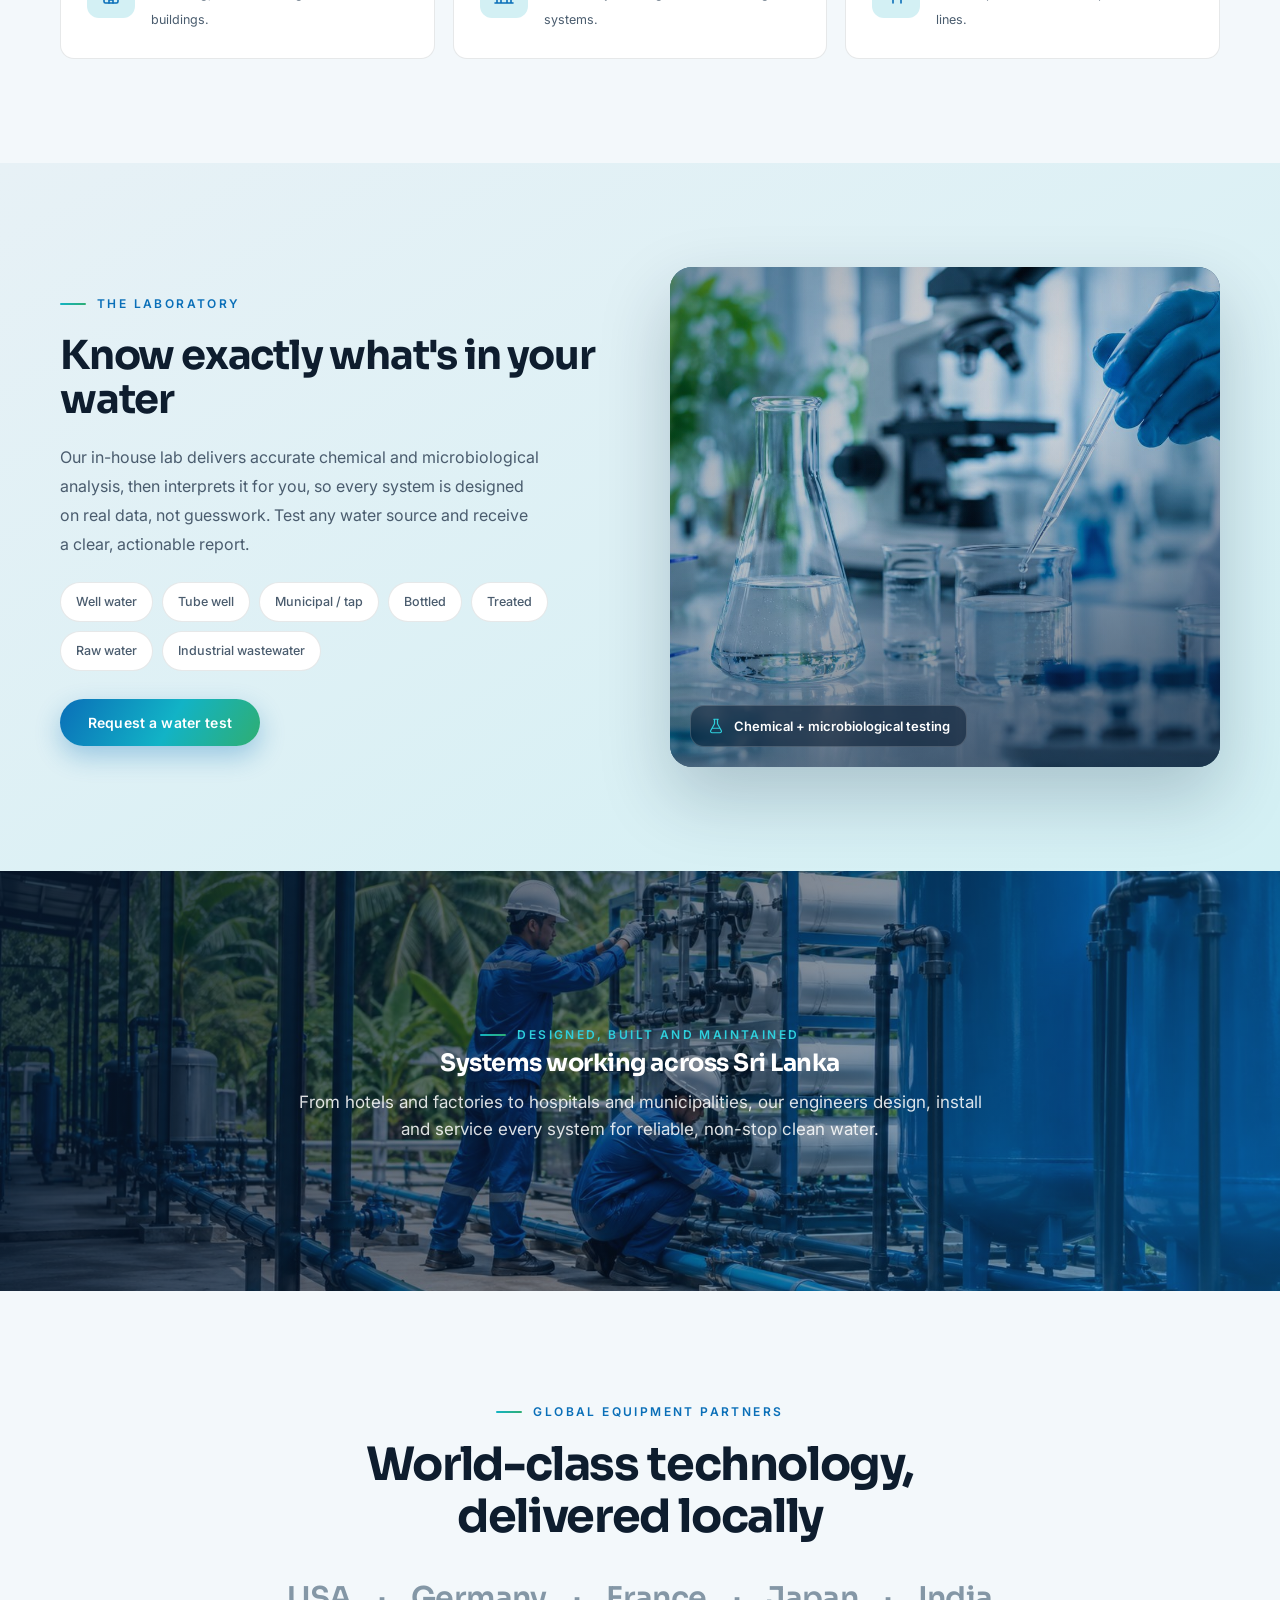
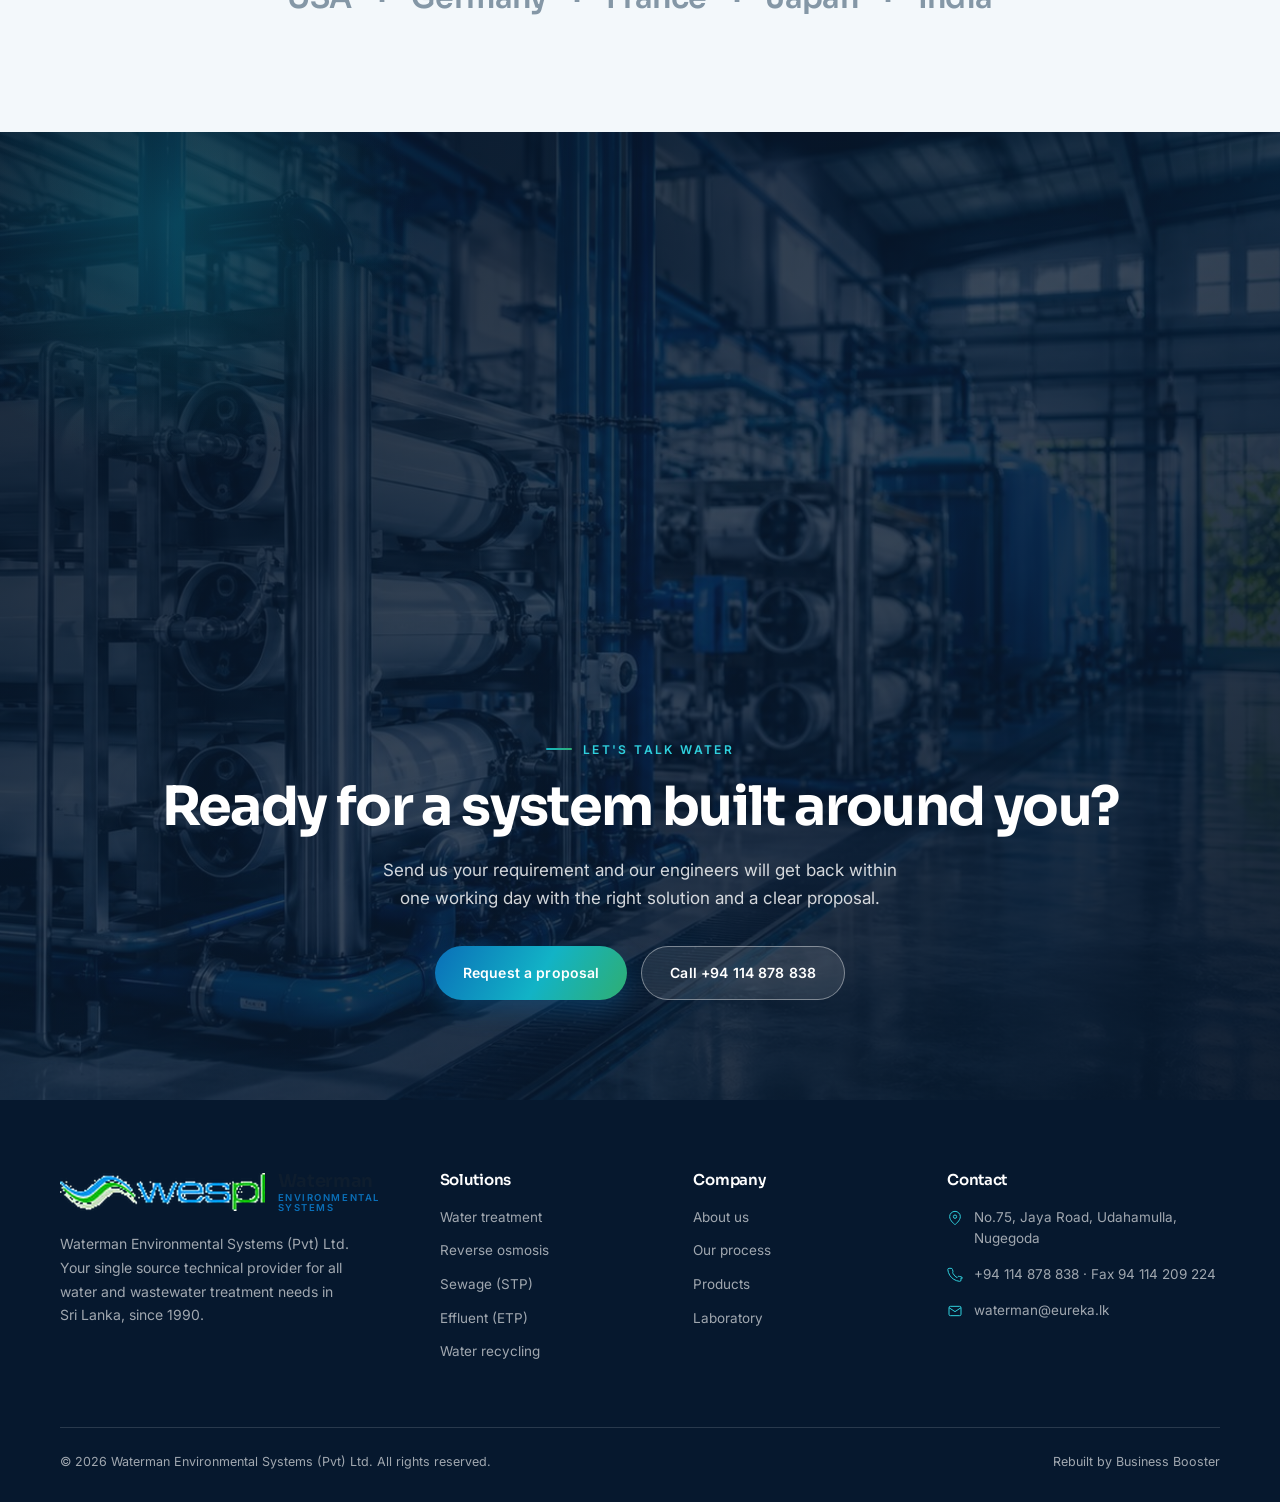
==== commit f6036e5a: "Hero: align text to the page content gutter (fix left alignment) Co-Authored-By: Claude Opus 4.8 <no" ====
--- a/index.html
+++ b/index.html
@@ -89,7 +89,9 @@
 .hero-bg{position:absolute;inset:0;width:100%;height:100%;object-fit:cover;z-index:0}
 .hero-ov{position:absolute;inset:0;z-index:1;background:linear-gradient(105deg,rgba(7,20,38,.9) 0%,rgba(7,20,38,.72) 42%,rgba(7,24,46,.42) 100%),linear-gradient(0deg,rgba(7,20,38,.55),transparent 40%)}
 .hero.has-bg .hero-orb{z-index:2;opacity:.5}
-.hero-grid{position:relative;z-index:5;display:grid;grid-template-columns:1fr;gap:0;align-items:center;width:100%;max-width:820px;padding:40px 0 120px}
+.hero-grid{position:relative;z-index:5;display:grid;grid-template-columns:1fr;gap:0;align-items:center;width:100%;padding-top:40px;padding-bottom:120px}
+.hero-text{max-width:760px}
+.hero h1{max-width:820px}
 .hero-bar{display:inline-flex;margin-top:38px;background:rgba(9,26,48,.42);backdrop-filter:blur(10px);border:1px solid rgba(255,255,255,.16);border-radius:16px;padding:15px 6px}
 .hero-bar .hvb{padding:2px 26px;position:relative;text-align:center}
 .hero-bar .hvb+.hvb::before{content:"";position:absolute;left:0;top:10%;height:80%;width:1px;background:rgba(255,255,255,.18)}
@@ -314,7 +316,7 @@
 @media(max-width:1024px){
   .wrap{padding:0 26px}
   .nav-links{display:none}.hamb{display:grid}
-  .hero-grid{grid-template-columns:1fr;gap:0;padding:30px 0 110px}
+  .hero-grid{grid-template-columns:1fr;gap:0;padding-top:30px;padding-bottom:110px}
   .hero-vis.hasphoto{display:block;height:240px;margin:22px 0 4px;border-radius:20px}
   .hero-vis.hasphoto .hv-stat,.hero-vis.hasphoto .hv-cap{display:none}
   .hero-vis:not(.hasphoto){display:none}
@@ -338,7 +340,7 @@
   .sect{padding:66px 0}
   .topbar .l{display:none}
   .hero{min-height:auto;padding-bottom:20px}
-  .hero-grid{padding:24px 0 90px}
+  .hero-grid{padding-top:24px;padding-bottom:90px}
   .svc-grid{grid-template-columns:1fr}
   .prod-grid{grid-template-columns:1fr 1fr}
   .ind-grid{grid-template-columns:1fr}
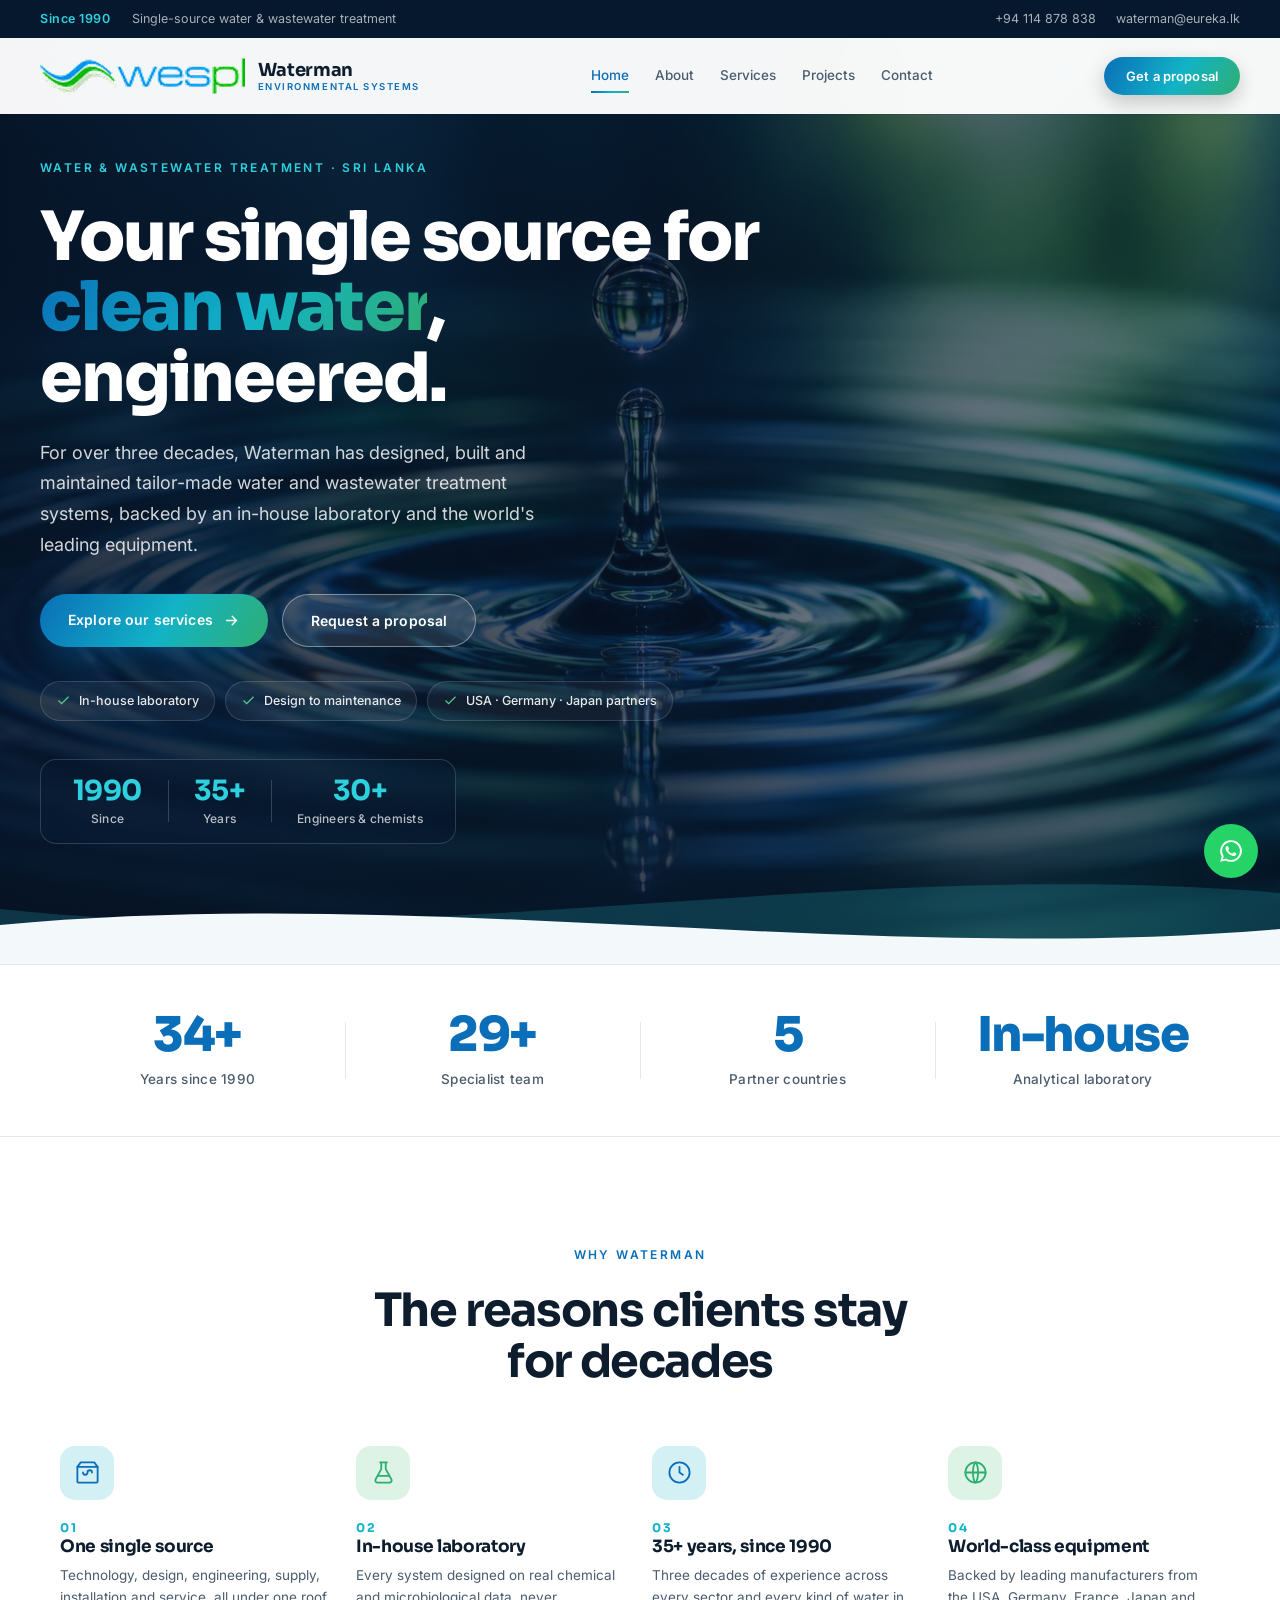
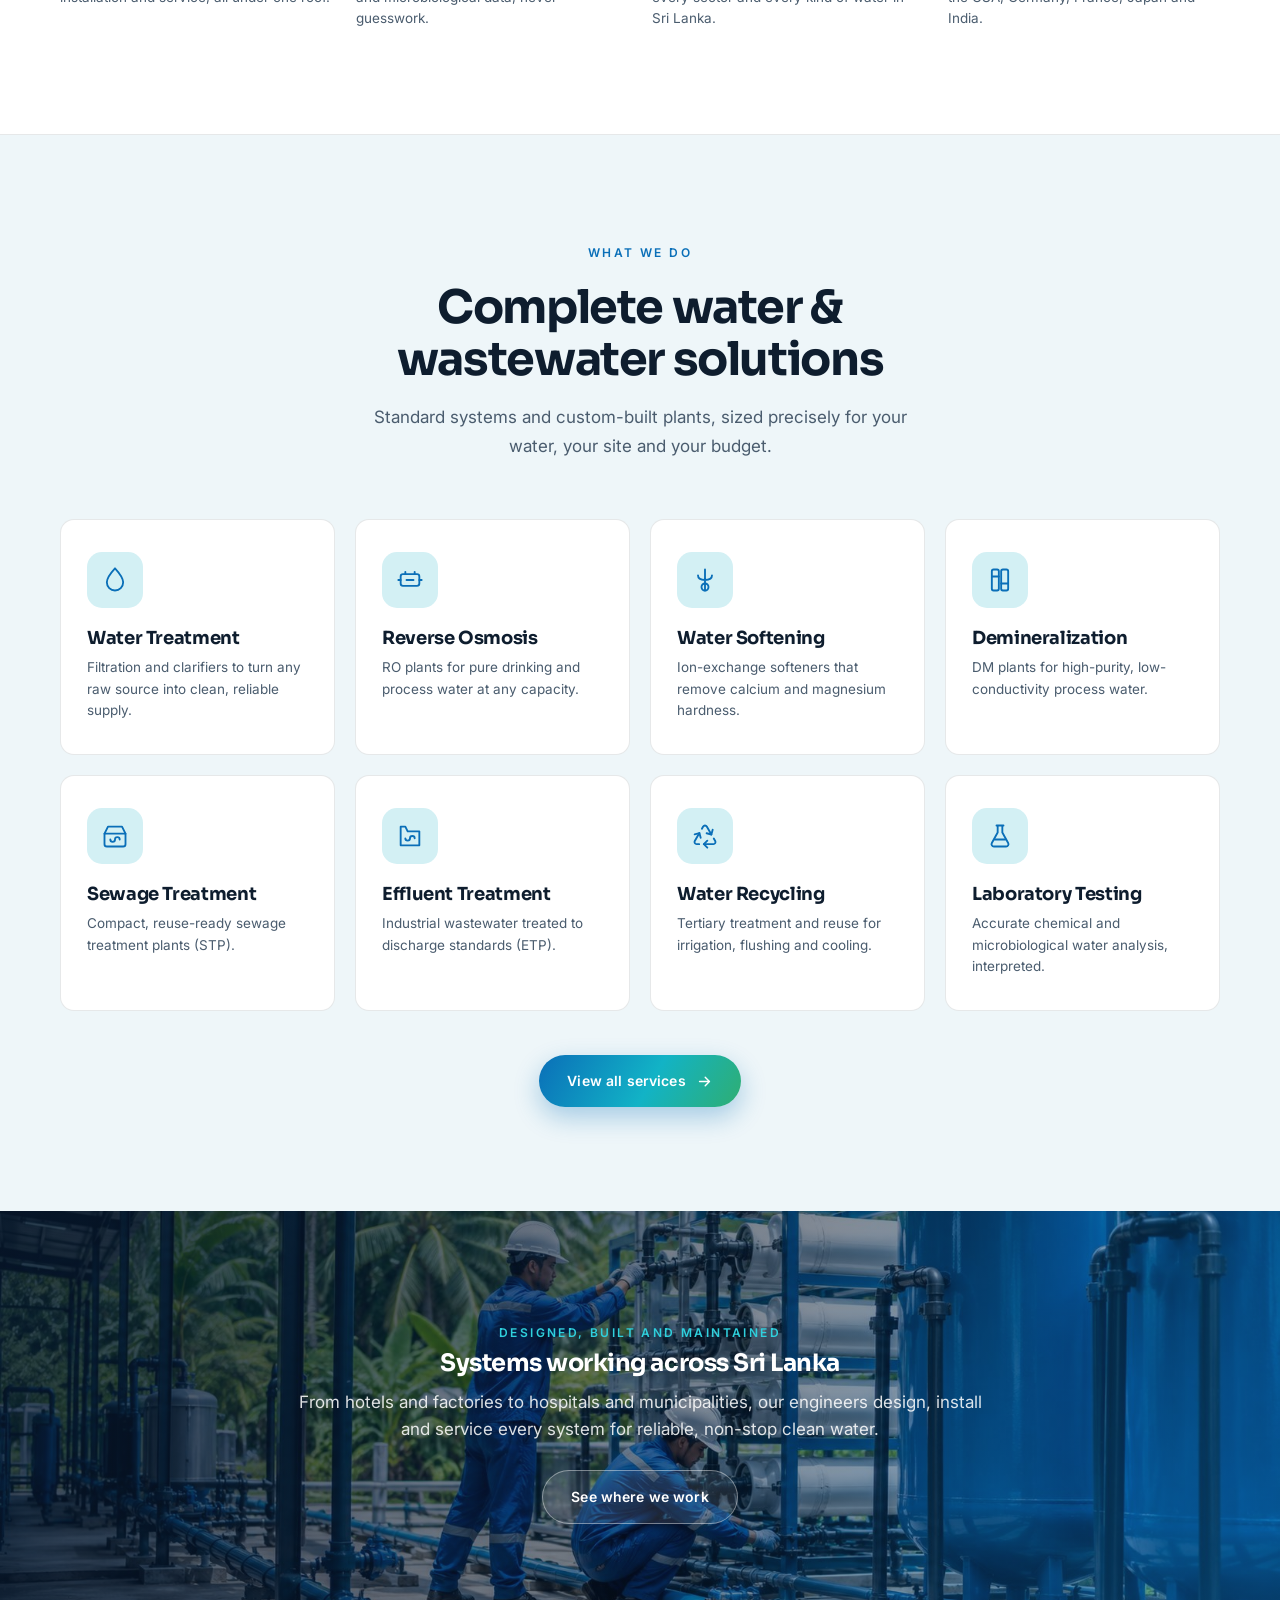
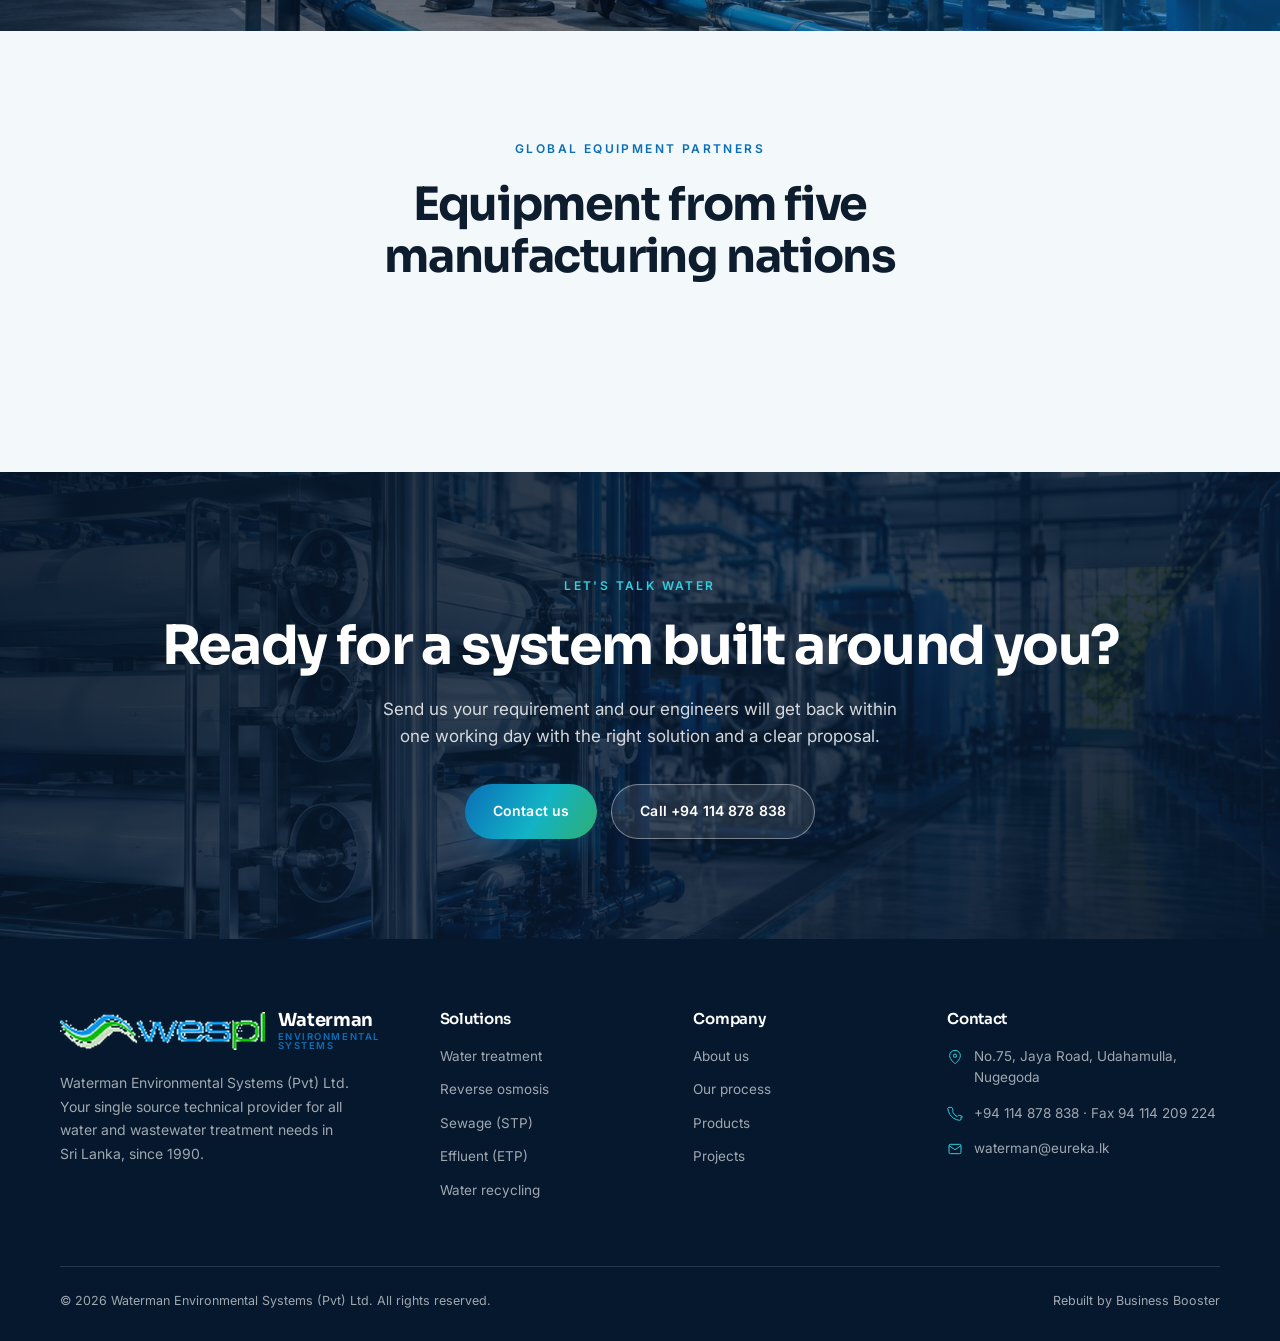
==== commit 0a0b87a0: "Polish pass: left-anchor hero, kill AI tells, SEO foundation Wider frame (1400px) for topbar/header/" ====
--- a/index.html
+++ b/index.html
@@ -3,403 +3,45 @@
 <head>
 <meta charset="UTF-8">
 <meta name="viewport" content="width=device-width, initial-scale=1, viewport-fit=cover">
-<meta http-equiv="Cache-Control" content="no-cache, no-store, must-revalidate">
 <title>Waterman Environmental Systems · Water & Wastewater Treatment, Sri Lanka</title>
 <meta name="description" content="Waterman Environmental Systems (WESPL). Sri Lanka's single source for water and wastewater treatment since 1990. RO, softening, sewage & effluent treatment, water recycling and in-house laboratory testing.">
 <meta name="theme-color" content="#0a2440">
+<meta name="robots" content="index,follow">
+<link rel="canonical" href="https://businessboosterlk.github.io/waterman/">
+<link rel="icon" type="image/png" href="assets/logo.png">
+<meta property="og:type" content="website">
 <meta property="og:title" content="Waterman Environmental Systems · Water & Wastewater Treatment">
-<meta property="og:description" content="Sri Lanka's single source for water and wastewater treatment since 1990.">
+<meta property="og:description" content="Sri Lanka's single source for water and wastewater treatment since 1990. RO, softening, sewage and effluent treatment, backed by an in-house laboratory.">
+<meta property="og:url" content="https://businessboosterlk.github.io/waterman/">
+<meta property="og:image" content="https://businessboosterlk.github.io/waterman/assets/hero.jpg">
+<meta name="twitter:card" content="summary_large_image">
+<!-- <meta name="google-site-verification" content="FILL-AT-LAUNCH"> -->
+<script type="application/ld+json">
+{"@context":"https://schema.org","@graph":[
+ {"@type":"LocalBusiness","@id":"https://businessboosterlk.github.io/waterman/#org",
+  "name":"Waterman Environmental Systems (Pvt) Ltd",
+  "url":"https://businessboosterlk.github.io/waterman/",
+  "logo":"https://businessboosterlk.github.io/waterman/assets/logo.png",
+  "image":"https://businessboosterlk.github.io/waterman/assets/hero.jpg",
+  "description":"Water and wastewater treatment company in Sri Lanka since 1990. Design, engineering, supply, installation, commissioning and maintenance, with an in-house analytical laboratory.",
+  "telephone":"+94114878838",
+  "email":"waterman@eureka.lk",
+  "foundingDate":"1990",
+  "address":{"@type":"PostalAddress","streetAddress":"No.75, Jaya Road, Udahamulla","addressLocality":"Nugegoda","addressCountry":"LK"},
+  "openingHoursSpecification":[
+    {"@type":"OpeningHoursSpecification","dayOfWeek":["Monday","Tuesday","Wednesday","Thursday","Friday"],"opens":"08:30","closes":"17:00"},
+    {"@type":"OpeningHoursSpecification","dayOfWeek":"Saturday","opens":"08:30","closes":"13:00"}],
+  "contactPoint":{"@type":"ContactPoint","contactType":"customer service","telephone":"+94114878838","url":"https://wa.me/94114878838"}},
+ {"@type":"WebSite","@id":"https://businessboosterlk.github.io/waterman/#website",
+  "url":"https://businessboosterlk.github.io/waterman/",
+  "name":"Waterman Environmental Systems",
+  "publisher":{"@id":"https://businessboosterlk.github.io/waterman/#org"}}
+]}
+</script>
 <link rel="preconnect" href="https://fonts.googleapis.com">
 <link rel="preconnect" href="https://fonts.gstatic.com" crossorigin>
 <link href="https://fonts.googleapis.com/css2?family=Sora:wght@400;500;600;700;800&family=Inter:wght@400;450;500;600&display=swap" rel="stylesheet">
-<style>
-:root{
-  --navy:#0a2440; --navy-2:#06182e; --navy-soft:#12365c;
-  --ink:#0e1d2e; --ink-2:#4a5c6e; --ink-3:#8497a6;
-  --blue:#0a6fb8; --blue-2:#0a86c9;
-  --aqua:#12b3c6; --aqua-2:#2fd0dd; --aqua-soft:#d3f0f4;
-  --green:#2fae72; --green-2:#5cc98c; --green-soft:#dcf3e6;
-  --bg:#f3f8fb; --surface:#ffffff; --mist:#e7f1f6; --mist-2:#eef6f9;
-  --line:rgba(14,29,46,.1); --line-d:rgba(255,255,255,.14);
-  --r:14px; --r-lg:22px; --maxw:1240px; --nav:76px;
-  --disp:'Sora',-apple-system,system-ui,sans-serif;
-  --sans:'Inter',-apple-system,system-ui,sans-serif;
-  --ease:cubic-bezier(.22,.61,.36,1);
-  --grad:linear-gradient(120deg,var(--blue),var(--aqua) 55%,var(--green));
-  --grad-g:linear-gradient(120deg,var(--aqua),var(--green));
-}
-*{margin:0;padding:0;box-sizing:border-box}
-svg{flex-shrink:0}
-html,body{overflow-x:clip;max-width:100%}
-html{scroll-behavior:smooth}
-body{font-family:var(--sans);color:var(--ink);background:var(--bg);line-height:1.6;-webkit-font-smoothing:antialiased;text-rendering:optimizeLegibility}
-img{display:block;max-width:100%}
-a{color:inherit;text-decoration:none}
-button{font-family:inherit;cursor:pointer;border:none;background:none;color:inherit}
-input,select{font-family:inherit}
-.wrap{max-width:var(--maxw);margin:0 auto;padding:0 40px}
-h1,h2,h3,h4{font-family:var(--disp);font-weight:700;line-height:1.12;letter-spacing:-.02em}
-.tnum{font-variant-numeric:tabular-nums}
-.eyebrow{font-family:var(--sans);font-weight:600;font-size:12px;letter-spacing:.2em;text-transform:uppercase;color:var(--blue);display:inline-flex;align-items:center;gap:11px}
-.eyebrow::before{content:"";width:26px;height:2px;background:var(--grad-g);border-radius:2px}
-.eyebrow.center{justify-content:center}
-.btn{display:inline-flex;align-items:center;justify-content:center;gap:10px;font-weight:600;font-size:14px;letter-spacing:.01em;padding:15px 28px;border-radius:100px;transition:.28s var(--ease);white-space:nowrap}
-.btn svg{width:17px;height:17px}
-.btn-primary{background:var(--grad);color:#fff;box-shadow:0 10px 26px rgba(10,111,184,.32)}
-.btn-primary:hover{transform:translateY(-2px);box-shadow:0 16px 34px rgba(10,111,184,.42)}
-.btn-ghost{background:transparent;color:var(--ink);border:1.5px solid var(--line)}
-.btn-ghost:hover{border-color:var(--blue);color:var(--blue)}
-.btn-light{background:rgba(255,255,255,.1);color:#fff;border:1.5px solid rgba(255,255,255,.4)}
-.btn-light:hover{background:#fff;color:var(--navy)}
-.btn:active{transform:scale(.97)}
-
-/* progress + header */
-.progress{position:fixed;top:0;left:0;height:3px;background:var(--grad);width:0;z-index:600;transition:width .1s linear}
-.topbar{background:var(--navy-2);color:rgba(255,255,255,.66);font-size:12.5px}
-.topbar .wrap{display:flex;align-items:center;justify-content:space-between;height:38px}
-.topbar a:hover{color:var(--aqua-2)}
-.topbar .l{display:flex;gap:22px;align-items:center}
-.topbar .r{display:flex;gap:20px;align-items:center}
-.topbar .pill{color:var(--aqua-2);font-weight:600;letter-spacing:.04em}
-.header{position:fixed;top:0;left:0;right:0;z-index:500;transition:.4s var(--ease);transform:translateY(38px);background:rgba(255,255,255,.96);backdrop-filter:saturate(160%) blur(16px);box-shadow:0 1px 0 var(--line)}
-.header.stick{transform:translateY(0);box-shadow:0 6px 24px rgba(10,36,64,.08)}
-.nav{height:var(--nav);display:flex;align-items:center;gap:26px}
-.brand{display:flex;align-items:center;gap:13px}
-.brand .logo{display:grid;place-items:center;flex:none}
-.brand .logo img{height:38px;width:auto;max-width:none;flex:none;object-fit:contain;display:block}
-.brand .bt{font-family:var(--disp);font-weight:700;font-size:18px;letter-spacing:-.02em;line-height:1;color:var(--ink)}
-.brand .bt small{display:block;font-family:var(--sans);font-weight:600;font-size:9.5px;letter-spacing:.16em;color:var(--blue);margin-top:3px}
-.nav-links{display:flex;gap:26px;margin:0 auto}
-.nav-links a{font-size:13.5px;font-weight:500;color:var(--ink-2);position:relative;padding:6px 0;transition:color .3s}
-.nav-links a::after{content:"";position:absolute;left:0;bottom:0;width:0;height:2px;background:var(--grad);transition:width .3s var(--ease)}
-.nav-links a:hover{color:var(--blue)}
-.nav-links a:hover::after{width:100%}
-.hamb{display:none;width:44px;height:44px;place-items:center;color:var(--ink)}
-.hamb svg{width:26px;height:26px}
-.header .nav .btn{padding:11px 22px;font-size:13px}
-.header:not(.stick) .nav .btn-primary{box-shadow:0 8px 20px rgba(0,0,0,.2)}
-
-/* ===== HERO ===== */
-.hero{position:relative;min-height:100vh;background:linear-gradient(160deg,var(--navy) 0%,var(--navy-soft) 55%,#0f4a6e 100%);color:#fff;display:flex;align-items:center;overflow:hidden;padding-top:var(--nav)}
-.hero-orb{position:absolute;border-radius:50%;filter:blur(60px);opacity:.5;z-index:1}
-.orb1{width:520px;height:520px;background:radial-gradient(circle,var(--aqua),transparent 70%);top:-120px;right:-80px;animation:float1 16s var(--ease) infinite}
-.orb2{width:420px;height:420px;background:radial-gradient(circle,var(--green),transparent 70%);bottom:40px;left:-100px;opacity:.32;animation:float2 20s var(--ease) infinite}
-@keyframes float1{0%,100%{transform:translate(0,0)}50%{transform:translate(-40px,40px)}}
-@keyframes float2{0%,100%{transform:translate(0,0)}50%{transform:translate(50px,-30px)}}
-.hero-bg{position:absolute;inset:0;width:100%;height:100%;object-fit:cover;z-index:0}
-.hero-ov{position:absolute;inset:0;z-index:1;background:linear-gradient(105deg,rgba(7,20,38,.9) 0%,rgba(7,20,38,.72) 42%,rgba(7,24,46,.42) 100%),linear-gradient(0deg,rgba(7,20,38,.55),transparent 40%)}
-.hero.has-bg .hero-orb{z-index:2;opacity:.5}
-.hero-grid{position:relative;z-index:5;display:grid;grid-template-columns:1fr;gap:0;align-items:center;width:100%;padding-top:40px;padding-bottom:120px}
-.hero-text{max-width:760px}
-.hero h1{max-width:820px}
-.hero-bar{display:inline-flex;margin-top:38px;background:rgba(9,26,48,.42);backdrop-filter:blur(10px);border:1px solid rgba(255,255,255,.16);border-radius:16px;padding:15px 6px}
-.hero-bar .hvb{padding:2px 26px;position:relative;text-align:center}
-.hero-bar .hvb+.hvb::before{content:"";position:absolute;left:0;top:10%;height:80%;width:1px;background:rgba(255,255,255,.18)}
-.hero-bar .hvb b{display:block;font-family:var(--disp);font-weight:700;font-size:28px;line-height:1;letter-spacing:-.02em;background:linear-gradient(120deg,var(--aqua-2),var(--green-2));-webkit-background-clip:text;background-clip:text;color:transparent}
-.hero-bar .hvb span{display:block;margin-top:6px;font:600 10.5px var(--sans);letter-spacing:.13em;text-transform:uppercase;color:rgba(255,255,255,.72)}
-.hero .eyebrow{color:var(--aqua-2)}.hero .eyebrow::before{background:var(--aqua-2)}
-.hero h1{font-size:clamp(38px,5.6vw,68px);font-weight:800;line-height:1.04;margin:22px 0 0;letter-spacing:-.03em}
-.hero h1 .g{background:var(--grad);-webkit-background-clip:text;background-clip:text;-webkit-text-fill-color:transparent}
-.hero-sub{font-weight:400;font-size:clamp(15px,1.8vw,18px);color:rgba(255,255,255,.82);max-width:520px;margin:24px 0 0;line-height:1.7}
-.hero-cta{display:flex;gap:14px;margin-top:34px;flex-wrap:wrap}
-.hero-chips{display:flex;gap:10px;margin-top:34px;flex-wrap:wrap}
-.hero-chips span{font-size:12.5px;font-weight:500;color:rgba(255,255,255,.9);border:1px solid var(--line-d);padding:9px 15px;border-radius:100px;display:flex;align-items:center;gap:8px;background:rgba(255,255,255,.05)}
-.hero-chips svg{width:15px;height:15px;color:var(--green-2)}
-/* hero visual: layered water card */
-.hero-vis{position:relative;height:440px;border-radius:var(--r-lg);overflow:hidden;background:linear-gradient(160deg,#0e3357,#0a2440);border:1px solid var(--line-d);box-shadow:0 40px 80px rgba(0,0,0,.4)}
-.hero-vis .ring{position:absolute;border:1.5px solid rgba(47,208,221,.3);border-radius:50%}
-.hv-drop{position:absolute;inset:0;display:grid;place-items:center;z-index:3}
-.hv-drop svg{width:150px;height:150px;color:var(--aqua-2);filter:drop-shadow(0 10px 30px rgba(47,208,221,.4));animation:pulse 4s var(--ease) infinite}
-@keyframes pulse{0%,100%{transform:scale(1);opacity:.9}50%{transform:scale(1.06);opacity:1}}
-.hv-stat{position:absolute;z-index:4;background:rgba(255,255,255,.94);color:var(--ink);border-radius:14px;padding:14px 18px;box-shadow:0 20px 40px rgba(0,0,0,.3)}
-.hv-stat .n{font-family:var(--disp);font-weight:800;font-size:24px;color:var(--blue);line-height:1}
-.hv-stat .t{font-size:11px;color:var(--ink-2);font-weight:500;margin-top:3px;letter-spacing:.02em}
-.hv-s1{top:28px;left:28px}.hv-s2{bottom:64px;right:28px}
-.hv-grid{position:absolute;inset:0;z-index:1;background-image:linear-gradient(rgba(255,255,255,.045) 1px,transparent 1px),linear-gradient(90deg,rgba(255,255,255,.045) 1px,transparent 1px);background-size:44px 44px;mask-image:radial-gradient(120% 100% at 50% 0,#000,transparent 78%)}
-.hv-water{position:absolute;left:0;right:0;bottom:0;height:150px;z-index:2;overflow:hidden;line-height:0}
-.hv-water svg{width:220%;height:100%;animation:wave 15s linear infinite}
-.hv-cap{position:absolute;left:0;right:0;bottom:20px;text-align:center;z-index:6;font-size:10.5px;letter-spacing:.24em;text-transform:uppercase;color:rgba(255,255,255,.72);font-weight:500}
-/* about capability tiles */
-.av-tiles{position:absolute;inset:26px;z-index:3;display:grid;grid-template-columns:1fr 1fr;gap:16px}
-.avt{background:rgba(255,255,255,.06);border:1px solid rgba(255,255,255,.12);border-radius:16px;display:flex;flex-direction:column;justify-content:center;align-items:center;text-align:center;gap:8px;backdrop-filter:blur(4px);transition:.35s var(--ease)}
-.avt:hover{background:rgba(255,255,255,.1);transform:translateY(-3px)}
-.avt .avn{font-family:var(--disp);font-weight:800;font-size:34px;background:linear-gradient(120deg,var(--aqua-2),#7fe3ec);-webkit-background-clip:text;background-clip:text;-webkit-text-fill-color:transparent;line-height:1}
-.avt .avn svg{width:34px;height:34px;color:var(--aqua-2)}
-.avt .avl{font-size:11.5px;letter-spacing:.12em;text-transform:uppercase;color:rgba(255,255,255,.72);font-weight:500}
-/* finder empty preview */
-.fr-prev{display:grid;grid-template-columns:1fr 1fr;gap:12px;margin-top:22px}
-.fr-prev div{display:flex;align-items:center;gap:10px;font-size:13px;color:rgba(255,255,255,.82);background:rgba(255,255,255,.05);border:1px solid var(--line-d);border-radius:10px;padding:11px 13px}
-.fr-prev svg{width:18px;height:18px;color:var(--aqua-2);flex-shrink:0}
-/* why waterman */
-.why{background:var(--surface);border-bottom:1px solid var(--line)}
-.why-grid{display:grid;grid-template-columns:repeat(4,1fr);gap:24px}
-.why-c{text-align:left}
-.why-c .ic{width:54px;height:54px;border-radius:15px;background:var(--aqua-soft);color:var(--blue);display:grid;place-items:center;margin-bottom:18px}
-.why-c:nth-child(2) .ic,.why-c:nth-child(4) .ic{background:var(--green-soft);color:var(--green)}
-.why-c .num{color:var(--green)}
-.why-c .ic svg{width:27px;height:27px}
-.why-c h4{font-size:17px;margin-bottom:9px;letter-spacing:-.02em}
-.why-c p{font-size:13.5px;color:var(--ink-2);line-height:1.6}
-.why-c .num{font-family:var(--disp);font-size:12px;font-weight:700;color:var(--aqua);letter-spacing:.14em}
-@media(max-width:1024px){.av-tiles .avt .avn{font-size:28px}.why-grid{grid-template-columns:1fr 1fr;gap:30px}}
-@media(max-width:560px){.why-grid{grid-template-columns:1fr}.fr-prev{grid-template-columns:1fr}}
-/* waves */
-.hero-waves{position:absolute;left:0;right:0;bottom:-1px;z-index:4;line-height:0}
-.hero-waves svg{width:200%;height:120px;display:block}
-.w-move1{animation:wave 18s linear infinite}
-.w-move2{animation:wave 26s linear infinite reverse}
-.w-move3{animation:wave 34s linear infinite}
-@keyframes wave{from{transform:translateX(0)}to{transform:translateX(-50%)}}
-
-/* ===== SECTIONS ===== */
-.sect{padding:104px 0}
-.sect-head{text-align:center;max-width:660px;margin:0 auto 58px}
-.sect-head h2{font-size:clamp(30px,4vw,46px);margin:18px 0 0;letter-spacing:-.03em}
-.sect-head p{color:var(--ink-2);font-size:17px;margin-top:18px;line-height:1.7;font-weight:400}
-
-/* stats strip */
-.stats{background:var(--surface);border-top:1px solid var(--line);border-bottom:1px solid var(--line)}
-.stats .wrap{display:grid;grid-template-columns:repeat(4,1fr);gap:20px;padding:46px 40px}
-.stat{text-align:center;position:relative}
-.stat+.stat::before{content:"";position:absolute;left:-10px;top:14%;height:72%;width:1px;background:var(--line)}
-.stat .n{font-family:var(--disp);font-weight:800;font-size:clamp(34px,4vw,48px);background:var(--grad);-webkit-background-clip:text;background-clip:text;-webkit-text-fill-color:transparent;line-height:1;letter-spacing:-.03em}
-.stat .t{font-size:13.5px;color:var(--ink-2);font-weight:500;margin-top:10px;letter-spacing:.02em}
-
-/* about */
-.about{display:grid;grid-template-columns:1fr 1fr;gap:66px;align-items:center}
-.about-visual{position:relative;aspect-ratio:1.05;border-radius:var(--r-lg);background:linear-gradient(150deg,#0e3357,var(--navy));overflow:hidden;display:grid;place-items:center;box-shadow:0 30px 70px rgba(10,36,64,.25)}
-.about-visual .bigdrop{width:60%;color:rgba(47,208,221,.9)}
-.about-visual .rings span{position:absolute;top:50%;left:50%;transform:translate(-50%,-50%);border:1px solid rgba(255,255,255,.12);border-radius:50%}
-.about-text h2{font-size:clamp(28px,3.6vw,42px);margin:20px 0 22px;letter-spacing:-.03em}
-.about-text p{color:var(--ink-2);font-size:16px;line-height:1.8;margin-bottom:18px;max-width:520px}
-.about-points{list-style:none;margin-top:26px;display:grid;gap:14px}
-.about-points li{display:flex;gap:13px;align-items:flex-start;font-size:15px;color:var(--ink)}
-.about-points .ic{width:30px;height:30px;border-radius:9px;background:var(--green-soft);color:var(--green);display:grid;place-items:center;flex-shrink:0}
-.about-points svg{width:17px;height:17px}
-
-/* services grid */
-.services{background:var(--mist-2)}
-.svc-grid{display:grid;grid-template-columns:repeat(4,1fr);gap:20px}
-.svc{background:var(--surface);border:1px solid var(--line);border-radius:var(--r);padding:32px 26px;transition:.3s var(--ease);position:relative;overflow:hidden}
-.svc::before{content:"";position:absolute;left:0;top:0;height:3px;width:0;background:var(--grad);transition:width .4s var(--ease)}
-.svc:hover{transform:translateY(-6px);box-shadow:0 24px 50px rgba(10,36,64,.12);border-color:transparent}
-.svc:hover::before{width:100%}
-.svc .ic{width:56px;height:56px;border-radius:15px;background:var(--aqua-soft);color:var(--blue);display:grid;place-items:center;margin-bottom:20px;transition:.3s var(--ease)}
-.svc:hover .ic{background:var(--grad);color:#fff;transform:scale(1.05)}
-.svc .ic svg{width:28px;height:28px}
-.svc h3{font-size:18px;margin-bottom:9px;letter-spacing:-.02em}
-.svc p{font-size:13.5px;color:var(--ink-2);line-height:1.6}
-
-/* finder */
-.finder-card{background:var(--surface);border:1px solid var(--line);border-radius:var(--r-lg);box-shadow:0 40px 90px rgba(10,36,64,.1);display:grid;grid-template-columns:1fr 1fr;overflow:hidden}
-.finder-l{padding:52px 52px}
-.finder-l .eyebrow{margin-bottom:16px}
-.finder-l h2{font-size:clamp(26px,3.2vw,38px);margin-bottom:12px;letter-spacing:-.03em}
-.finder-l>p{color:var(--ink-2);line-height:1.7;margin-bottom:30px;max-width:400px}
-.f-step{margin-bottom:26px}
-.f-step .fl{font-size:11.5px;letter-spacing:.16em;text-transform:uppercase;color:var(--blue);font-weight:600;margin-bottom:13px}
-.f-opts{display:flex;flex-wrap:wrap;gap:9px}
-.f-chip{border:1.5px solid var(--line);background:transparent;padding:11px 16px;border-radius:100px;font-size:13px;font-weight:500;color:var(--ink);transition:.25s var(--ease);display:flex;align-items:center;gap:8px}
-.f-chip svg{width:15px;height:15px;color:var(--blue)}
-.f-chip:hover{border-color:var(--blue)}
-.f-chip.sel{background:var(--navy);border-color:var(--navy);color:#fff}
-.f-chip.sel svg{color:var(--aqua-2)}
-.finder-r{position:relative;background:linear-gradient(160deg,var(--navy),var(--navy-soft));color:#fff;padding:52px 46px;display:flex;flex-direction:column;justify-content:center;overflow:hidden}
-.finder-r .orb{position:absolute;width:300px;height:300px;border-radius:50%;background:radial-gradient(circle,var(--aqua),transparent 70%);opacity:.28;top:-60px;right:-60px}
-.finder-r>*{position:relative;z-index:2}
-.fr-empty{text-align:center;color:rgba(255,255,255,.7)}
-.fr-empty svg{width:56px;height:56px;color:rgba(47,208,221,.7);margin:0 auto 18px}
-.fr-empty p{font-weight:400;font-size:15px;max-width:280px;margin:0 auto}
-.fr-head .eyebrow{color:var(--aqua-2)}.fr-head .eyebrow::before{background:var(--aqua-2)}
-.fr-head h3{font-size:27px;margin:14px 0 8px;letter-spacing:-.02em}
-.fr-head .sub{color:rgba(255,255,255,.76);font-size:14px;line-height:1.6;margin-bottom:24px}
-.fr-scope{list-style:none;margin-bottom:28px}
-.fr-scope li{display:flex;gap:12px;align-items:flex-start;padding:11px 0;border-top:1px solid var(--line-d);font-size:14px;color:rgba(255,255,255,.92)}
-.fr-scope svg{width:17px;height:17px;color:var(--aqua-2);flex-shrink:0;margin-top:2px}
-
-/* process timeline */
-.proc{position:relative}
-.proc-track{position:relative;display:grid;grid-template-columns:repeat(5,1fr);gap:20px;margin-top:20px}
-.proc-line{position:absolute;top:33px;left:8%;right:8%;height:2px;background:var(--line);z-index:1}
-.proc-line .fill{position:absolute;left:0;top:0;height:100%;width:0;background:var(--grad);transition:width 1.4s var(--ease)}
-.pstep{position:relative;z-index:2;text-align:center}
-.pstep .dot{width:66px;height:66px;border-radius:50%;background:var(--surface);border:2px solid var(--line);color:var(--blue);display:grid;place-items:center;margin:0 auto 18px;transition:.4s var(--ease)}
-.pstep .dot svg{width:28px;height:28px}
-.pstep.on .dot{background:var(--grad);color:#fff;border-color:transparent;box-shadow:0 14px 30px rgba(10,111,184,.3)}
-.pstep .no{font-family:var(--disp);font-weight:700;font-size:12px;color:var(--aqua);letter-spacing:.1em}
-.pstep h4{font-size:16px;margin:6px 0 8px;letter-spacing:-.02em}
-.pstep p{font-size:13px;color:var(--ink-2);line-height:1.55;max-width:200px;margin:0 auto}
-
-/* products (dark) */
-.dark{background:var(--navy);color:#fff;position:relative;overflow:hidden}
-.dark .sect-head p{color:rgba(255,255,255,.72)}
-.dark .eyebrow{color:var(--aqua-2)}.dark .eyebrow::before{background:var(--aqua-2)}
-.prod-grid{display:grid;grid-template-columns:repeat(5,1fr);gap:14px}
-.prod{border:1px solid var(--line-d);border-radius:var(--r);padding:22px 18px;background:rgba(255,255,255,.04);transition:.3s var(--ease)}
-.prod:hover{background:rgba(255,255,255,.08);transform:translateY(-4px)}
-.prod .ic{width:44px;height:44px;border-radius:11px;background:rgba(47,208,221,.14);color:var(--aqua-2);display:grid;place-items:center;margin-bottom:14px}
-.prod .ic svg{width:23px;height:23px}
-.prod b{font-size:14px;font-weight:600;display:block;letter-spacing:-.01em}
-.prod span{font-size:12px;color:rgba(255,255,255,.6)}
-
-/* industries */
-.ind-grid{display:grid;grid-template-columns:repeat(3,1fr);gap:18px}
-.ind{border:1px solid var(--line);border-radius:var(--r);padding:26px;display:flex;align-items:center;gap:16px;background:var(--surface);transition:.3s var(--ease)}
-.ind:hover{border-color:var(--aqua);box-shadow:0 16px 36px rgba(10,36,64,.1)}
-.ind .ic{width:48px;height:48px;border-radius:12px;background:var(--aqua-soft);color:var(--blue);display:grid;place-items:center;flex-shrink:0}
-.ind .ic svg{width:24px;height:24px}
-.ind b{font-size:15.5px;font-weight:600;display:block;letter-spacing:-.01em}
-.ind span{font-size:12.5px;color:var(--ink-2)}
-
-/* lab band */
-.lab{background:linear-gradient(150deg,var(--mist),var(--aqua-soft))}
-.lab-in{display:grid;grid-template-columns:1fr 1fr;gap:60px;align-items:center}
-.lab-text h2{font-size:clamp(26px,3.4vw,40px);margin:20px 0 20px;letter-spacing:-.03em}
-.lab-text p{color:var(--ink-2);line-height:1.8;margin-bottom:24px;max-width:480px}
-.lab-tags{display:flex;flex-wrap:wrap;gap:9px}
-.lab-tags span{background:var(--surface);border:1px solid var(--line);padding:9px 15px;border-radius:100px;font-size:12.5px;font-weight:500;color:var(--ink-2)}
-.lab-visual{aspect-ratio:1.1;border-radius:var(--r-lg);background:linear-gradient(150deg,var(--navy),#0e3357);display:grid;place-items:center;box-shadow:0 30px 70px rgba(10,36,64,.22);position:relative;overflow:hidden}
-.lab-visual svg{width:44%;color:var(--aqua-2);z-index:2}
-
-/* partners */
-.partners{text-align:center}
-.partners .cty{display:flex;justify-content:center;gap:14px;flex-wrap:wrap;margin-top:8px}
-.partners .cty span{font-family:var(--disp);font-weight:600;font-size:clamp(18px,2.4vw,30px);color:var(--ink-3);letter-spacing:-.02em;transition:.3s;padding:6px 6px}
-.partners .cty span:hover{color:var(--blue)}
-
-/* CTA */
-.cta{position:relative;background:linear-gradient(150deg,var(--navy),var(--navy-soft));color:#fff;overflow:hidden}
-.cta .orb{position:absolute;width:500px;height:500px;border-radius:50%;background:radial-gradient(circle,var(--aqua),transparent 70%);opacity:.25;top:-160px;left:-80px}
-.cta-in{position:relative;z-index:2;text-align:center;padding:100px 0}
-.cta-in h2{font-size:clamp(30px,4.4vw,54px);margin:18px 0 20px;letter-spacing:-.03em}
-.cta-in p{color:rgba(255,255,255,.82);font-size:17px;max-width:520px;margin:0 auto 34px}
-.cta-in .hero-cta{justify-content:center;margin-top:0}
-
-/* footer */
-footer{background:var(--navy-2);color:rgba(255,255,255,.62);padding:72px 0 30px}
-.foot-grid{display:grid;grid-template-columns:1.6fr 1fr 1fr 1.3fr;gap:44px}
-.foot-brand .brand{margin-bottom:20px}
-.foot-brand p{font-size:14px;line-height:1.7;max-width:290px;font-weight:400}
-.foot-col h4{font-family:var(--disp);color:#fff;font-size:15px;margin-bottom:18px;font-weight:600}
-.foot-col a,.foot-col div{display:block;font-size:13.5px;margin-bottom:12px;font-weight:400;transition:.2s}
-.foot-col a:hover{color:var(--aqua-2)}
-.foot-contact div{display:flex;gap:11px;font-size:13.5px;margin-bottom:14px;align-items:flex-start}
-.foot-contact svg{width:16px;height:16px;color:var(--aqua-2);flex-shrink:0;margin-top:3px}
-.foot-bot{border-top:1px solid var(--line-d);margin-top:52px;padding-top:24px;display:flex;justify-content:space-between;gap:14px;flex-wrap:wrap;font-size:12.5px}
-
-/* fab */
-.fab{position:fixed;right:22px;bottom:22px;z-index:140;display:flex;flex-direction:column;gap:12px}
-.fab a{width:54px;height:54px;border-radius:50%;display:grid;place-items:center;box-shadow:0 10px 26px rgba(10,36,64,.3);transition:.25s}
-.fab a:hover{transform:scale(1.08)}
-.fab .call{background:var(--grad);color:#fff}
-.fab .wa{background:#25d366;color:#fff}
-.fab a svg{width:26px;height:26px}
-
-/* mobile menu */
-.mscrim{position:fixed;inset:0;background:rgba(6,24,46,.55);backdrop-filter:blur(3px);z-index:540;opacity:0;visibility:hidden;transition:.3s}
-.mscrim.open{opacity:1;visibility:visible}
-.mmenu{position:fixed;top:0;right:0;height:100%;width:320px;max-width:88vw;background:var(--navy);z-index:550;padding:32px;opacity:0;visibility:hidden;transform:translateX(-14px);transition:transform .4s var(--ease),opacity .3s,visibility .3s;pointer-events:none}
-.mmenu.open{opacity:1;visibility:visible;transform:none;pointer-events:auto}
-.mmenu .mx{position:absolute;top:22px;right:22px;color:#fff;width:40px;height:40px;display:grid;place-items:center}
-.mmenu .mx svg{width:24px;height:24px}
-.mmenu .brand{margin-bottom:36px}
-.mmenu a.ml{display:block;font-family:var(--disp);font-size:20px;font-weight:600;color:#fff;padding:14px 0;border-bottom:1px solid var(--line-d)}
-.mmenu a.ml:hover{color:var(--aqua-2)}
-.mmenu .btn{margin-top:26px;width:100%}
-
-/* reveal */
-.reveal-on [data-rv]{opacity:0;transform:translateY(34px);transition:opacity .8s var(--ease),transform .8s var(--ease)}
-.reveal-on [data-rv].in{opacity:1;transform:none}
-@media(prefers-reduced-motion:reduce){*{animation-duration:.01ms!important;transition-duration:.05ms!important}.orb1,.orb2{animation:none}}
-
-/* responsive */
-@media(max-width:1024px){
-  .wrap{padding:0 26px}
-  .nav-links{display:none}.hamb{display:grid}
-  .hero-grid{grid-template-columns:1fr;gap:0;padding-top:30px;padding-bottom:110px}
-  .hero-vis.hasphoto{display:block;height:240px;margin:22px 0 4px;border-radius:20px}
-  .hero-vis.hasphoto .hv-stat,.hero-vis.hasphoto .hv-cap{display:none}
-  .hero-vis:not(.hasphoto){display:none}
-  .about{grid-template-columns:1fr;gap:40px}
-  .svc-grid{grid-template-columns:repeat(2,1fr)}
-  .finder-card{grid-template-columns:1fr}
-  .proc-track{grid-template-columns:1fr 1fr;gap:34px}
-  .proc-line{display:none}
-  .prod-grid{grid-template-columns:repeat(3,1fr)}
-  .ind-grid{grid-template-columns:1fr 1fr}
-  .lab-in{grid-template-columns:1fr;gap:36px}
-  .lab-visual.hasphoto{display:block;height:240px;border-radius:20px}
-  .lab-visual:not(.hasphoto){display:none}
-  .foot-grid{grid-template-columns:1fr 1fr;gap:34px}
-  .stats .wrap{grid-template-columns:1fr 1fr;gap:34px}
-  .stat:nth-child(3)::before,.stat+.stat::before{display:none}
-}
-@media(max-width:560px){
-  :root{--nav:62px}
-  .wrap{padding:0 18px}
-  .sect{padding:66px 0}
-  .topbar .l{display:none}
-  .hero{min-height:auto;padding-bottom:20px}
-  .hero-grid{padding-top:24px;padding-bottom:90px}
-  .svc-grid{grid-template-columns:1fr}
-  .prod-grid{grid-template-columns:1fr 1fr}
-  .ind-grid{grid-template-columns:1fr}
-  .proc-track{grid-template-columns:1fr}
-  .finder-l,.finder-r{padding:34px 24px}
-  .foot-grid{grid-template-columns:1fr}
-  .sect-head{margin-bottom:42px}
-  .hero-cta .btn{padding:14px 22px}
-  .header>.wrap>.btn-primary{display:none}
-  .brand .bt{font-size:16px}
-}
-/* ===== ANIMATED WATER-GRADIENT ART (blue · aqua · green) ===== */
-.watermesh{position:relative;overflow:hidden;background:
-  radial-gradient(46% 55% at 15% 18%, rgba(47,208,221,.5), transparent 60%),
-  radial-gradient(52% 52% at 86% 20%, rgba(10,134,201,.58), transparent 58%),
-  radial-gradient(62% 62% at 74% 98%, rgba(47,174,114,.46), transparent 60%),
-  radial-gradient(40% 48% at 32% 90%, rgba(47,208,221,.3), transparent 58%),
-  linear-gradient(158deg,#0c2c4c,#07182e) !important}
-.watermesh::before{content:"";position:absolute;inset:0;z-index:1;background:radial-gradient(120% 100% at 50% 0,transparent,rgba(6,24,46,.35));pointer-events:none}
-.watermesh::after{content:"";position:absolute;inset:-30%;z-index:1;background:repeating-linear-gradient(118deg,rgba(255,255,255,.055) 0 1px,transparent 1px 32px);mix-blend-mode:overlay;opacity:.55;animation:caustic 26s linear infinite;pointer-events:none}
-@keyframes caustic{from{transform:translateX(0)}to{transform:translateX(96px)}}
-/* refined about tiles as frosted glass on the mesh */
-.about-visual.watermesh{padding:0}
-.about-visual .av-tiles .avt{background:rgba(255,255,255,.08);border-color:rgba(255,255,255,.18)}
-/* lab visual: floating droplets */
-.lab-visual .bubble{position:absolute;border-radius:50%;background:radial-gradient(circle at 35% 30%,rgba(255,255,255,.5),rgba(47,208,221,.25));z-index:2;animation:bob 6s var(--ease) infinite}
-@keyframes bob{0%,100%{transform:translateY(0)}50%{transform:translateY(-14px)}}
-@media(prefers-reduced-motion:reduce){.watermesh::after,.lab-visual .bubble{animation:none}}
-/* ===== REAL PHOTOS in the water panels ===== */
-.hasphoto::after{display:none}
-.hasphoto .pv-img{position:absolute;inset:0;width:100%;height:100%;object-fit:cover;z-index:0}
-.hasphoto .pv-scrim{position:absolute;inset:0;z-index:1;pointer-events:none}
-.hero-vis.hasphoto .pv-scrim{background:linear-gradient(150deg,rgba(7,24,46,.55),rgba(7,24,46,.15) 42%,rgba(7,24,46,.82))}
-.about-visual.hasphoto .pv-scrim{background:linear-gradient(155deg,rgba(7,24,46,.68),rgba(7,24,46,.42) 55%,rgba(7,24,46,.78))}
-.lab-visual.hasphoto .pv-scrim{background:linear-gradient(155deg,rgba(7,24,46,.34),rgba(7,24,46,.06) 45%,rgba(7,24,46,.5))}
-.hasphoto .hv-drop,.hasphoto .hv-water,.hasphoto .ring,.hasphoto .hv-grid,.lab-visual.hasphoto svg.flask,.lab-visual.hasphoto .bubble{display:none}
-/* hero glass stat bar */
-.hv-bar{position:absolute;z-index:4;left:16px;right:16px;bottom:16px;display:flex;background:rgba(9,26,48,.5);backdrop-filter:blur(10px);border:1px solid rgba(255,255,255,.16);border-radius:16px;padding:14px 8px}
-.hv-bar .hvb{flex:1;text-align:center;position:relative;padding:2px 4px}
-.hv-bar .hvb+.hvb::before{content:"";position:absolute;left:0;top:12%;height:76%;width:1px;background:linear-gradient(rgba(255,255,255,.04),rgba(255,255,255,.22),rgba(255,255,255,.04))}
-.hv-bar .hvb b{display:block;font-family:var(--disp);font-weight:700;font-size:26px;line-height:1;letter-spacing:-.02em;background:linear-gradient(120deg,var(--aqua-2),var(--green-2));-webkit-background-clip:text;background-clip:text;color:transparent}
-.hv-bar .hvb span{display:block;margin-top:5px;font:600 10.5px var(--sans);letter-spacing:.14em;text-transform:uppercase;color:rgba(255,255,255,.7)}
-.pv-chip{position:absolute;z-index:3;left:20px;bottom:20px;display:flex;align-items:center;gap:9px;padding:11px 16px;border-radius:14px;background:rgba(7,24,46,.55);backdrop-filter:blur(8px);border:1px solid rgba(255,255,255,.18);color:#fff;font:600 13px var(--sans)}
-.pv-chip svg{width:18px;height:18px;color:var(--aqua-2)}
-/* full-width install showcase band */
-.showband{position:relative;height:420px;overflow:hidden;display:grid;place-items:center;text-align:center;color:#fff}
-.showband img{position:absolute;inset:0;width:100%;height:100%;object-fit:cover;z-index:0}
-.showband .sb-scrim{position:absolute;inset:0;z-index:1;background:linear-gradient(120deg,rgba(7,24,46,.82),rgba(7,24,46,.5) 55%,rgba(10,111,184,.55));pointer-events:none}
-.showband .sb-in{position:relative;z-index:2;max-width:760px;padding:0 26px}
-.showband .eyebrow{color:var(--aqua-2)}
-.showband h2{color:#fff;margin:6px 0 12px}
-.showband p{color:rgba(255,255,255,.86);font-size:17px;line-height:1.6}
-/* CTA background photo */
-.cta{position:relative;overflow:hidden}
-.cta .cta-photo{position:absolute;inset:0;width:100%;height:100%;object-fit:cover;z-index:0;opacity:.5}
-.cta .cta-scrim{position:absolute;inset:0;z-index:1;background:linear-gradient(140deg,rgba(6,20,38,.86),rgba(6,20,38,.6) 50%,rgba(6,20,38,.9));pointer-events:none}
-.cta .cta-in,.cta .orb{position:relative;z-index:2}
-@media(max-width:1024px){.showband{height:340px}}
-</style>
+<link rel="stylesheet" href="assets/styles.css">
 </head>
 <body>
 
@@ -416,13 +58,16 @@
 <!-- HEADER -->
 <header class="header" id="header">
   <div class="wrap nav">
-    <a href="#" class="brand">
+    <a href="index.html" class="brand">
       <span class="logo"><img src="assets/logo.png" alt="WESPL · Waterman Environmental Systems"></span>
       <span class="bt">Waterman<small>ENVIRONMENTAL SYSTEMS</small></span>
     </a>
     <nav class="nav-links">
-      <a href="#solutions">Solutions</a><a href="#finder">Find a solution</a><a href="#process">Process</a>
-      <a href="#products">Products</a><a href="#lab">Laboratory</a><a href="#about">About</a>
+      <a href="index.html" class="active">Home</a>
+      <a href="about.html">About</a>
+      <a href="services.html">Services</a>
+      <a href="projects.html">Projects</a>
+      <a href="contact.html">Contact</a>
     </nav>
     <button class="btn btn-primary" onclick="requestProposal('General enquiry')"><span>Get a proposal</span></button>
     <button class="hamb" id="hamb" aria-label="Menu"><svg viewBox="0 0 24 24" fill="none" stroke="currentColor" stroke-width="1.8" stroke-linecap="round"><path d="M3 6h18M3 12h18M3 18h18"/></svg></button>
@@ -433,14 +78,13 @@
 <section class="hero has-bg">
   <img class="hero-bg" src="assets/cta.jpg" alt="Clean, pure water" loading="eager">
   <div class="hero-ov"></div>
-  <div class="hero-orb orb1"></div><div class="hero-orb orb2"></div>
   <div class="wrap hero-grid">
     <div class="hero-text">
       <span class="eyebrow" data-rv>Water &amp; Wastewater Treatment · Sri Lanka</span>
       <h1 data-rv style="transition-delay:.08s">Your single source for <span class="g">clean water</span>, engineered.</h1>
       <p class="hero-sub" data-rv style="transition-delay:.16s">For over three decades, Waterman has designed, built and maintained tailor-made water and wastewater treatment systems, backed by an in-house laboratory and the world's leading equipment.</p>
       <div class="hero-cta" data-rv style="transition-delay:.24s">
-        <a href="#finder" class="btn btn-primary"><span>Find your solution</span><svg viewBox="0 0 24 24" fill="none" stroke="currentColor" stroke-width="2" stroke-linecap="round" stroke-linejoin="round"><path d="M5 12h14M13 6l6 6-6 6"/></svg></a>
+        <a href="services.html" class="btn btn-primary"><span>Explore our services</span><svg viewBox="0 0 24 24" fill="none" stroke="currentColor" stroke-width="2" stroke-linecap="round" stroke-linejoin="round"><path d="M5 12h14M13 6l6 6-6 6"/></svg></a>
         <button class="btn btn-light" onclick="requestProposal('General enquiry')"><span>Request a proposal</span></button>
       </div>
       <div class="hero-chips" data-rv style="transition-delay:.32s">
@@ -487,122 +131,16 @@
   </div>
 </section>
 
-<!-- ABOUT -->
-<section class="sect" id="about">
-  <div class="wrap about">
-    <div class="about-visual watermesh hasphoto" data-rv>
-      <img class="pv-img" src="assets/about.jpg" alt="Waterman engineer at a treatment plant control panel" loading="lazy">
-      <div class="pv-scrim"></div>
-      <div class="av-tiles">
-        <div class="avt"><div class="avn">1990</div><div class="avl">Established</div></div>
-        <div class="avt"><div class="avn"><span data-count="30" data-suffix="+">0</span></div><div class="avl">Specialists</div></div>
-        <div class="avt"><div class="avn">5</div><div class="avl">Partner nations</div></div>
-        <div class="avt"><div class="avn"><svg viewBox="0 0 24 24" fill="none" stroke="currentColor" stroke-width="1.4" stroke-linecap="round" stroke-linejoin="round"><path d="M9 3h6M10 3v6l-5 9a2 2 0 0 0 1.8 3h10.4a2 2 0 0 0 1.8-3l-5-9V3"/><path d="M7.5 15h9"/></svg></div><div class="avl">In-house lab</div></div>
-      </div>
-    </div>
-    <div class="about-text">
-      <span class="eyebrow" data-rv>About Waterman</span>
-      <h2 data-rv style="transition-delay:.08s">Three decades of water engineering, in one team</h2>
-      <p data-rv style="transition-delay:.14s">Waterman Environmental Systems (Pvt) Ltd is a professional company specialising in tailor-made water and wastewater treatment. Since 1990 we have handled the full journey, technology, design, engineering, supply, installation and long-term service, for clients across Sri Lanka.</p>
-      <ul class="about-points" data-rv style="transition-delay:.2s">
-        <li><span class="ic"><svg viewBox="0 0 24 24" fill="none" stroke="currentColor" stroke-width="2"><path d="M20 6 9 17l-5-5"/></svg></span>A 30-strong team of engineers, chemists and technicians across chemical, mechanical and electrical disciplines.</li>
-        <li><span class="ic"><svg viewBox="0 0 24 24" fill="none" stroke="currentColor" stroke-width="2"><path d="M20 6 9 17l-5-5"/></svg></span>An in-house analytical laboratory driving correct system design and real-world troubleshooting.</li>
-        <li><span class="ic"><svg viewBox="0 0 24 24" fill="none" stroke="currentColor" stroke-width="2"><path d="M20 6 9 17l-5-5"/></svg></span>Equipment from leading manufacturers in the USA, Germany, France, Japan and India.</li>
-        <li><span class="ic"><svg viewBox="0 0 24 24" fill="none" stroke="currentColor" stroke-width="2"><path d="M20 6 9 17l-5-5"/></svg></span>Annual servicing and maintenance contracts for non-stop, continuous operation.</li>
-      </ul>
-    </div>
-  </div>
-</section>
-
-<!-- SOLUTIONS / SERVICES -->
-<section class="sect services" id="solutions">
+<!-- SERVICES PREVIEW -->
+<section class="sect services">
   <div class="wrap sect-head">
     <span class="eyebrow center" data-rv>What we do</span>
     <h2 data-rv style="transition-delay:.08s">Complete water &amp; wastewater solutions</h2>
     <p data-rv style="transition-delay:.16s">Standard systems and custom-built plants, sized precisely for your water, your site and your budget.</p>
   </div>
   <div class="wrap svc-grid" id="svcGrid"></div>
-</section>
-
-<!-- FINDER (smart) -->
-<section class="sect" id="finder">
-  <div class="wrap sect-head">
-    <span class="eyebrow center" data-rv>Solution finder</span>
-    <h2 data-rv style="transition-delay:.08s">Find the right system in seconds</h2>
-    <p data-rv style="transition-delay:.16s">Tell us your sector and what you need. We'll point you to the right solution and prepare a proposal.</p>
-  </div>
-  <div class="wrap">
-    <div class="finder-card" data-rv>
-      <div class="finder-l">
-        <div class="f-step"><div class="fl">1 · Your sector</div><div class="f-opts" id="fSector"></div></div>
-        <div class="f-step"><div class="fl">2 · What you need</div><div class="f-opts" id="fNeed"></div></div>
-      </div>
-      <div class="finder-r watermesh" id="finderR">
-        <div class="orb"></div>
-        <div class="fr-empty">
-          <svg viewBox="0 0 24 24" fill="none" stroke="currentColor" stroke-width="1.2"><path d="M12 2s7 7.6 7 12a7 7 0 0 1-14 0C5 9.6 12 2 12 2z"/></svg>
-          <p>Choose a sector and a need, and we'll recommend the right system, with scope and a proposal.</p>
-          <div class="fr-prev">
-            <div><svg viewBox="0 0 24 24" fill="none" stroke="currentColor" stroke-width="1.6" stroke-linecap="round" stroke-linejoin="round"><rect x="4" y="7" width="16" height="10" rx="2"/><path d="M8 7V5M16 7V5M9 12h6"/></svg>Drinking &amp; RO</div>
-            <div><svg viewBox="0 0 24 24" fill="none" stroke="currentColor" stroke-width="1.6" stroke-linecap="round" stroke-linejoin="round"><path d="M12 3v18M6 8c0 3 2.5 4 6 4M18 8c0 3-2.5 4-6 4"/></svg>Softening</div>
-            <div><svg viewBox="0 0 24 24" fill="none" stroke="currentColor" stroke-width="1.6" stroke-linecap="round" stroke-linejoin="round"><path d="M3 10h18v9a2 2 0 0 1-2 2H5a2 2 0 0 1-2-2z"/><path d="M3 10l3-6h12l3 6"/></svg>Sewage &amp; ETP</div>
-            <div><svg viewBox="0 0 24 24" fill="none" stroke="currentColor" stroke-width="1.6" stroke-linecap="round" stroke-linejoin="round"><path d="M7 19H4.815a1.83 1.83 0 0 1-1.57-.881 1.785 1.785 0 0 1-.004-1.784L7.196 9.5"/><path d="M11 19h8.203a1.83 1.83 0 0 0 1.556-.89 1.784 1.784 0 0 0 0-1.775l-1.226-2.12"/><path d="m14 16-3 3 3 3"/><path d="M8.293 13.596 7.196 9.5 3.1 10.598"/><path d="m9.344 5.811 1.093-1.892A1.83 1.83 0 0 1 11.985 3a1.784 1.784 0 0 1 1.546.888l3.943 6.843"/><path d="m13.378 9.633 4.096 1.098 1.097-4.096"/></svg>Recycling</div>
-          </div>
-        </div>
-      </div>
-    </div>
-  </div>
-</section>
-
-<!-- PROCESS -->
-<section class="sect" id="process" style="background:var(--mist-2)">
-  <div class="wrap sect-head">
-    <span class="eyebrow center" data-rv>How we work</span>
-    <h2 data-rv style="transition-delay:.08s">From water sample to a system that lasts</h2>
-  </div>
-  <div class="wrap proc" data-rv>
-    <div class="proc-track" id="procTrack">
-      <div class="proc-line"><div class="fill" id="procFill"></div></div>
-    </div>
-  </div>
-</section>
-
-<!-- PRODUCTS -->
-<section class="sect dark" id="products">
-  <div class="wrap sect-head">
-    <span class="eyebrow center" data-rv>Equipment &amp; products</span>
-    <h2 data-rv style="transition-delay:.08s">The building blocks of clean water</h2>
-    <p data-rv style="transition-delay:.16s">A full range of standard products and consumables, supplied, installed and serviced.</p>
-  </div>
-  <div class="wrap prod-grid" id="prodGrid" data-rv></div>
-</section>
-
-<!-- INDUSTRIES -->
-<section class="sect">
-  <div class="wrap sect-head">
-    <span class="eyebrow center" data-rv>Who we serve</span>
-    <h2 data-rv style="transition-delay:.08s">Trusted across every sector</h2>
-  </div>
-  <div class="wrap ind-grid" id="indGrid" data-rv></div>
-</section>
-
-<!-- LAB -->
-<section class="sect lab" id="lab">
-  <div class="wrap lab-in">
-    <div class="lab-text">
-      <span class="eyebrow" data-rv>The laboratory</span>
-      <h2 data-rv style="transition-delay:.08s">Know exactly what's in your water</h2>
-      <p data-rv style="transition-delay:.14s">Our in-house lab delivers accurate chemical and microbiological analysis, then interprets it for you, so every system is designed on real data, not guesswork. Test any water source and receive a clear, actionable report.</p>
-      <div class="lab-tags" data-rv style="transition-delay:.2s">
-        <span>Well water</span><span>Tube well</span><span>Municipal / tap</span><span>Bottled</span><span>Treated</span><span>Raw water</span><span>Industrial wastewater</span>
-      </div>
-      <div data-rv style="transition-delay:.26s" style="margin-top:30px"><button class="btn btn-primary" style="margin-top:28px" onclick="requestProposal('Water testing enquiry')"><span>Request a water test</span></button></div>
-    </div>
-    <div class="lab-visual watermesh hasphoto" data-rv>
-      <img class="pv-img" src="assets/lab.jpg" alt="Waterman in-house analytical water laboratory" loading="lazy">
-      <div class="pv-scrim"></div>
-      <div class="pv-chip"><svg viewBox="0 0 24 24" fill="none" stroke="currentColor" stroke-width="1.6" stroke-linecap="round" stroke-linejoin="round"><path d="M9 3h6M10 3v6l-5 9a2 2 0 0 0 1.8 3h10.4a2 2 0 0 0 1.8-3l-5-9V3"/><path d="M7.5 15h9"/></svg>Chemical + microbiological testing</div>
-    </div>
+  <div class="wrap" style="text-align:center;margin-top:44px" data-rv>
+    <a href="services.html" class="btn btn-primary"><span>View all services</span><svg viewBox="0 0 24 24" fill="none" stroke="currentColor" stroke-width="2" stroke-linecap="round" stroke-linejoin="round"><path d="M5 12h14M13 6l6 6-6 6"/></svg></a>
   </div>
 </section>
 
@@ -614,6 +152,9 @@
     <span class="eyebrow center" data-rv>Designed, built and maintained</span>
     <h2 data-rv style="transition-delay:.08s">Systems working across Sri Lanka</h2>
     <p data-rv style="transition-delay:.14s">From hotels and factories to hospitals and municipalities, our engineers design, install and service every system for reliable, non-stop clean water.</p>
+    <div class="hero-cta" style="justify-content:center;margin-top:26px" data-rv>
+      <a href="projects.html" class="btn btn-light"><span>See where we work</span></a>
+    </div>
   </div>
 </section>
 
@@ -621,22 +162,21 @@
 <section class="sect partners">
   <div class="wrap sect-head" style="margin-bottom:26px">
     <span class="eyebrow center" data-rv>Global equipment partners</span>
-    <h2 data-rv style="transition-delay:.08s">World-class technology, delivered locally</h2>
+    <h2 data-rv style="transition-delay:.08s">Equipment from five manufacturing nations</h2>
   </div>
   <div class="wrap cty" data-rv><span>USA</span><span>·</span><span>Germany</span><span>·</span><span>France</span><span>·</span><span>Japan</span><span>·</span><span>India</span></div>
 </section>
 
 <!-- CTA -->
-<section class="cta" id="contact">
+<section class="cta">
   <img class="cta-photo" src="assets/hero.jpg" alt="Waterman water treatment plant" loading="lazy">
   <div class="cta-scrim"></div>
-  <div class="orb"></div>
   <div class="wrap cta-in">
     <span class="eyebrow center" data-rv style="color:var(--aqua-2)">Let's talk water</span>
     <h2 data-rv style="transition-delay:.08s">Ready for a system built around you?</h2>
     <p data-rv style="transition-delay:.16s">Send us your requirement and our engineers will get back within one working day with the right solution and a clear proposal.</p>
     <div class="hero-cta" data-rv style="transition-delay:.24s">
-      <button class="btn btn-primary" onclick="requestProposal('General enquiry')"><span>Request a proposal</span></button>
+      <a href="contact.html" class="btn btn-primary"><span>Contact us</span></a>
       <a href="tel:+94114878838" class="btn btn-light"><span>Call +94 114 878 838</span></a>
     </div>
   </div>
@@ -647,11 +187,11 @@
   <div class="wrap">
     <div class="foot-grid">
       <div class="foot-brand">
-        <a href="#" class="brand"><span class="logo"><img src="assets/logo.png" alt="WESPL · Waterman Environmental Systems"></span><span class="bt">Waterman<small>ENVIRONMENTAL SYSTEMS</small></span></a>
+        <a href="index.html" class="brand"><span class="logo"><img src="assets/logo.png" alt="WESPL · Waterman Environmental Systems"></span><span class="bt">Waterman<small>ENVIRONMENTAL SYSTEMS</small></span></a>
         <p>Waterman Environmental Systems (Pvt) Ltd. Your single source technical provider for all water and wastewater treatment needs in Sri Lanka, since 1990.</p>
       </div>
-      <div class="foot-col"><h4>Solutions</h4><a href="#solutions">Water treatment</a><a href="#solutions">Reverse osmosis</a><a href="#solutions">Sewage (STP)</a><a href="#solutions">Effluent (ETP)</a><a href="#solutions">Water recycling</a></div>
-      <div class="foot-col"><h4>Company</h4><a href="#about">About us</a><a href="#process">Our process</a><a href="#products">Products</a><a href="#lab">Laboratory</a></div>
+      <div class="foot-col"><h4>Solutions</h4><a href="services.html">Water treatment</a><a href="services.html">Reverse osmosis</a><a href="services.html">Sewage (STP)</a><a href="services.html">Effluent (ETP)</a><a href="services.html">Water recycling</a></div>
+      <div class="foot-col"><h4>Company</h4><a href="about.html">About us</a><a href="about.html">Our process</a><a href="services.html">Products</a><a href="projects.html">Projects</a></div>
       <div class="foot-col foot-contact"><h4>Contact</h4>
         <div><svg viewBox="0 0 24 24" fill="none" stroke="currentColor" stroke-width="1.5"><path d="M20 10c0 6-8 12-8 12s-8-6-8-12a8 8 0 0 1 16 0z"/><circle cx="12" cy="10" r="2.5"/></svg>No.75, Jaya Road, Udahamulla, Nugegoda</div>
         <div><svg viewBox="0 0 24 24" fill="none" stroke="currentColor" stroke-width="1.5"><path d="M21 16.5v3a2 2 0 0 1-2.2 2 19.8 19.8 0 0 1-8.6-3 19.5 19.5 0 0 1-6-6 19.8 19.8 0 0 1-3-8.6A2 2 0 0 1 3.2 2h3a2 2 0 0 1 2 1.7c.13.96.36 1.9.7 2.8a2 2 0 0 1-.45 2.1L9.1 9.9a16 16 0 0 0 6 6l1.3-1.35a2 2 0 0 1 2.1-.45c.9.34 1.84.57 2.8.7a2 2 0 0 1 1.7 2z"/></svg>+94 114 878 838 · Fax 94 114 209 224</div>
@@ -663,176 +203,22 @@
 </footer>
 
 <div class="fab">
-  <a class="wa" href="https://wa.me/94114878838" target="_blank" rel="noopener" aria-label="Chat on WhatsApp"><svg viewBox="0 0 24 24" fill="currentColor"><path d="M12 2a10 10 0 0 0-8.6 15.07L2 22l5.06-1.33A10 10 0 1 0 12 2zm0 18.2a8.19 8.19 0 0 1-4.18-1.14l-.3-.18-3 .79.8-2.92-.2-.31A8.2 8.2 0 1 1 12 20.2zm4.5-6.14c-.25-.12-1.47-.72-1.7-.8-.23-.09-.4-.13-.56.12-.16.25-.64.8-.79.97-.14.16-.29.18-.54.06-.25-.12-1.05-.39-2-1.23-.74-.66-1.24-1.48-1.38-1.73-.14-.25-.02-.38.11-.5.11-.11.25-.29.37-.44.12-.15.16-.25.25-.42.08-.16.04-.31-.02-.43-.06-.12-.56-1.35-.77-1.85-.2-.48-.4-.42-.56-.43h-.48c-.16 0-.43.06-.65.31-.22.25-.86.84-.86 2.05 0 1.21.88 2.38 1 2.54.12.16 1.73 2.64 4.19 3.7.59.26 1.04.41 1.4.52.59.19 1.12.16 1.54.1.47-.07 1.47-.6 1.68-1.18.21-.58.21-1.08.14-1.18-.06-.1-.22-.16-.47-.28z"/></svg></a>
+  <a class="wa" href="https://wa.me/94114878838?text=Hello%20Waterman%2C%20I%20found%20your%20website%20and%20would%20like%20to%20ask%20about%20a%20water%20treatment%20solution." target="_blank" rel="noopener" aria-label="Chat on WhatsApp"><svg viewBox="0 0 24 24" fill="currentColor"><path d="M12 2a10 10 0 0 0-8.6 15.07L2 22l5.06-1.33A10 10 0 1 0 12 2zm0 18.2a8.19 8.19 0 0 1-4.18-1.14l-.3-.18-3 .79.8-2.92-.2-.31A8.2 8.2 0 1 1 12 20.2zm4.5-6.14c-.25-.12-1.47-.72-1.7-.8-.23-.09-.4-.13-.56.12-.16.25-.64.8-.79.97-.14.16-.29.18-.54.06-.25-.12-1.05-.39-2-1.23-.74-.66-1.24-1.48-1.38-1.73-.14-.25-.02-.38.11-.5.11-.11.25-.29.37-.44.12-.15.16-.25.25-.42.08-.16.04-.31-.02-.43-.06-.12-.56-1.35-.77-1.85-.2-.48-.4-.42-.56-.43h-.48c-.16 0-.43.06-.65.31-.22.25-.86.84-.86 2.05 0 1.21.88 2.38 1 2.54.12.16 1.73 2.64 4.19 3.7.59.26 1.04.41 1.4.52.59.19 1.12.16 1.54.1.47-.07 1.47-.6 1.68-1.18.21-.58.21-1.08.14-1.18-.06-.1-.22-.16-.47-.28z"/></svg></a>
 </div>
 
 <!-- MOBILE MENU -->
 <div class="mscrim" id="mscrim" onclick="closeMenu()"></div>
 <aside class="mmenu" id="mmenu">
   <button class="mx" onclick="closeMenu()" aria-label="Close"><svg viewBox="0 0 24 24" fill="none" stroke="currentColor" stroke-width="1.6" stroke-linecap="round"><path d="M6 6l12 12M18 6L6 18"/></svg></button>
-  <a href="#" class="brand"><span class="logo"><img src="assets/logo.png" alt="WESPL · Waterman Environmental Systems"></span><span class="bt">Waterman<small>ENVIRONMENTAL SYSTEMS</small></span></a>
-  <a class="ml" href="#solutions" onclick="closeMenu()">Solutions</a>
-  <a class="ml" href="#finder" onclick="closeMenu()">Find a solution</a>
-  <a class="ml" href="#process" onclick="closeMenu()">Process</a>
-  <a class="ml" href="#products" onclick="closeMenu()">Products</a>
-  <a class="ml" href="#lab" onclick="closeMenu()">Laboratory</a>
-  <a class="ml" href="#about" onclick="closeMenu()">About</a>
+  <a href="index.html" class="brand"><span class="logo"><img src="assets/logo.png" alt="WESPL · Waterman Environmental Systems"></span><span class="bt">Waterman<small>ENVIRONMENTAL SYSTEMS</small></span></a>
+  <a class="ml active" href="index.html">Home</a>
+  <a class="ml" href="about.html">About</a>
+  <a class="ml" href="services.html">Services</a>
+  <a class="ml" href="projects.html">Projects</a>
+  <a class="ml" href="contact.html">Contact</a>
   <button class="btn btn-primary" onclick="closeMenu();requestProposal('General enquiry')"><span>Get a proposal</span></button>
 </aside>
 
-<script>
-const EMAIL="waterman@eureka.lk";
-/* icons */
-const IC={
-  drop:'<svg viewBox="0 0 24 24" fill="none" stroke="currentColor" stroke-width="1.6" stroke-linecap="round" stroke-linejoin="round"><path d="M12 2s7 7.6 7 12a7 7 0 0 1-14 0C5 9.6 12 2 12 2z"/></svg>',
-  ro:'<svg viewBox="0 0 24 24" fill="none" stroke="currentColor" stroke-width="1.6" stroke-linecap="round" stroke-linejoin="round"><rect x="4" y="7" width="16" height="10" rx="2"/><path d="M8 7V5M16 7V5M2 12h2M20 12h2M9 12h6"/></svg>',
-  soft:'<svg viewBox="0 0 24 24" fill="none" stroke="currentColor" stroke-width="1.6" stroke-linecap="round" stroke-linejoin="round"><path d="M12 3v18M6 8c0 3 2.5 4 6 4M18 8c0 3-2.5 4-6 4"/><circle cx="12" cy="18" r="3"/></svg>',
-  dm:'<svg viewBox="0 0 24 24" fill="none" stroke="currentColor" stroke-width="1.6" stroke-linecap="round" stroke-linejoin="round"><rect x="5" y="3" width="6" height="18" rx="1.5"/><rect x="13" y="3" width="6" height="18" rx="1.5"/><path d="M5 9h6M13 15h6"/></svg>',
-  stp:'<svg viewBox="0 0 24 24" fill="none" stroke="currentColor" stroke-width="1.6" stroke-linecap="round" stroke-linejoin="round"><path d="M3 10h18v9a2 2 0 0 1-2 2H5a2 2 0 0 1-2-2z"/><path d="M3 10l3-6h12l3 6M8 15a2 2 0 0 0 4 0 2 2 0 0 1 4 0"/></svg>',
-  etp:'<svg viewBox="0 0 24 24" fill="none" stroke="currentColor" stroke-width="1.6" stroke-linecap="round" stroke-linejoin="round"><path d="M4 4h4l2 4h10v12H4z"/><path d="M8 14a2 2 0 0 0 4 0 2 2 0 0 1 4 0"/></svg>',
-  recycle:'<svg viewBox="0 0 24 24" fill="none" stroke="currentColor" stroke-width="1.6" stroke-linecap="round" stroke-linejoin="round"><path d="M7 19H4.815a1.83 1.83 0 0 1-1.57-.881 1.785 1.785 0 0 1-.004-1.784L7.196 9.5"/><path d="M11 19h8.203a1.83 1.83 0 0 0 1.556-.89 1.784 1.784 0 0 0 0-1.775l-1.226-2.12"/><path d="m14 16-3 3 3 3"/><path d="M8.293 13.596 7.196 9.5 3.1 10.598"/><path d="m9.344 5.811 1.093-1.892A1.83 1.83 0 0 1 11.985 3a1.784 1.784 0 0 1 1.546.888l3.943 6.843"/><path d="m13.378 9.633 4.096 1.098 1.097-4.096"/></svg>',
-  flask:'<svg viewBox="0 0 24 24" fill="none" stroke="currentColor" stroke-width="1.6" stroke-linecap="round" stroke-linejoin="round"><path d="M9 3h6M10 3v6l-5 9a2 2 0 0 0 1.8 3h10.4a2 2 0 0 0 1.8-3l-5-9V3"/><path d="M7.5 15h9"/></svg>',
-  filter:'<svg viewBox="0 0 24 24" fill="none" stroke="currentColor" stroke-width="1.6" stroke-linecap="round" stroke-linejoin="round"><path d="M3 4h18l-7 8v7l-4 2v-9z"/></svg>',
-  uv:'<svg viewBox="0 0 24 24" fill="none" stroke="currentColor" stroke-width="1.6" stroke-linecap="round" stroke-linejoin="round"><circle cx="12" cy="12" r="4"/><path d="M12 2v3M12 19v3M2 12h3M19 12h3M5 5l2 2M17 17l2 2M19 5l-2 2M7 17l-2 2"/></svg>',
-  pump:'<svg viewBox="0 0 24 24" fill="none" stroke="currentColor" stroke-width="1.6" stroke-linecap="round" stroke-linejoin="round"><circle cx="9" cy="14" r="6"/><path d="M9 8V4h6v4M13 4h4"/></svg>',
-  resin:'<svg viewBox="0 0 24 24" fill="none" stroke="currentColor" stroke-width="1.6"><circle cx="7" cy="8" r="2"/><circle cx="13" cy="7" r="2"/><circle cx="17" cy="11" r="2"/><circle cx="9" cy="14" r="2"/><circle cx="15" cy="16" r="2"/></svg>',
-  hotel:'<svg viewBox="0 0 24 24" fill="none" stroke="currentColor" stroke-width="1.6" stroke-linecap="round" stroke-linejoin="round"><path d="M3 21V5l9-3 9 3v16"/><path d="M9 21v-5h6v5M8 8h.01M12 8h.01M16 8h.01"/></svg>',
-  factory:'<svg viewBox="0 0 24 24" fill="none" stroke="currentColor" stroke-width="1.6" stroke-linecap="round" stroke-linejoin="round"><path d="M3 21V9l6 4V9l6 4V6l6 15z"/><path d="M3 21h18"/></svg>',
-  hospital:'<svg viewBox="0 0 24 24" fill="none" stroke="currentColor" stroke-width="1.6" stroke-linecap="round" stroke-linejoin="round"><rect x="4" y="3" width="16" height="18" rx="2"/><path d="M12 8v6M9 11h6"/></svg>',
-  apt:'<svg viewBox="0 0 24 24" fill="none" stroke="currentColor" stroke-width="1.6" stroke-linecap="round" stroke-linejoin="round"><rect x="5" y="3" width="14" height="18" rx="1.5"/><path d="M9 7h.01M15 7h.01M9 11h.01M15 11h.01M9 15h.01M15 15h.01M10 21v-3h4v3"/></svg>',
-  muni:'<svg viewBox="0 0 24 24" fill="none" stroke="currentColor" stroke-width="1.6" stroke-linecap="round" stroke-linejoin="round"><path d="M3 21h18M5 21V10l7-5 7 5v11M9 21v-6h6v6"/></svg>',
-  fb:'<svg viewBox="0 0 24 24" fill="none" stroke="currentColor" stroke-width="1.6" stroke-linecap="round" stroke-linejoin="round"><path d="M6 3v7a3 3 0 0 0 6 0V3M9 3v18M17 3c-1.5 0-2 2-2 5s.5 5 2 5v8"/></svg>',
-  check:'<svg viewBox="0 0 24 24" fill="none" stroke="currentColor" stroke-width="2" stroke-linecap="round" stroke-linejoin="round"><path d="M20 6 9 17l-5-5"/></svg>',
-  assess:'<svg viewBox="0 0 24 24" fill="none" stroke="currentColor" stroke-width="1.6" stroke-linecap="round" stroke-linejoin="round"><circle cx="11" cy="11" r="7"/><path d="m21 21-4.3-4.3"/></svg>',
-  design:'<svg viewBox="0 0 24 24" fill="none" stroke="currentColor" stroke-width="1.6" stroke-linecap="round" stroke-linejoin="round"><path d="M12 3l9 5v8l-9 5-9-5V8z"/><path d="M3 8l9 5 9-5M12 13v8"/></svg>',
-  install:'<svg viewBox="0 0 24 24" fill="none" stroke="currentColor" stroke-width="1.6" stroke-linecap="round" stroke-linejoin="round"><path d="M14 7l3-3 4 4-3 3M14 7l-9 9v3h3l9-9M14 7l-3 3"/></svg>',
-  commission:'<svg viewBox="0 0 24 24" fill="none" stroke="currentColor" stroke-width="1.6" stroke-linecap="round" stroke-linejoin="round"><path d="M12 2v4M5 8l3 3M22 12h-4M19 5l-3 3"/><circle cx="12" cy="15" r="6"/><path d="M12 13v2l1.5 1"/></svg>',
-  maintain:'<svg viewBox="0 0 24 24" fill="none" stroke="currentColor" stroke-width="1.6" stroke-linecap="round" stroke-linejoin="round"><path d="M14.7 6.3a4 4 0 0 0-5.4 5.4L3 18v3h3l6.3-6.3a4 4 0 0 0 5.4-5.4l-2.6 2.6-2-2z"/></svg>',
-};
-
-const SERVICES=[
-  {i:'drop',t:'Water Treatment',d:'Filtration and clarifiers to turn any raw source into clean, reliable supply.'},
-  {i:'ro',t:'Reverse Osmosis',d:'RO plants for pure drinking and process water at any capacity.'},
-  {i:'soft',t:'Water Softening',d:'Ion-exchange softeners that remove calcium and magnesium hardness.'},
-  {i:'dm',t:'Demineralization',d:'DM plants for high-purity, low-conductivity process water.'},
-  {i:'stp',t:'Sewage Treatment',d:'Compact, reuse-ready sewage treatment plants (STP).'},
-  {i:'etp',t:'Effluent Treatment',d:'Industrial wastewater treated to discharge standards (ETP).'},
-  {i:'recycle',t:'Water Recycling',d:'Tertiary treatment and reuse for irrigation, flushing and cooling.'},
-  {i:'flask',t:'Laboratory Testing',d:'Accurate chemical and microbiological water analysis, interpreted.'},
-];
-const PRODUCTS=[
-  {i:'filter',t:'Filters & clarifiers'},{i:'soft',t:'Water softeners'},{i:'dm',t:'Demineralizers'},
-  {i:'ro',t:'RO membranes & plants'},{i:'uv',t:'UV sterilizers'},{i:'filter',t:'Cartridge filters'},
-  {i:'pump',t:'Dosing pumps'},{i:'resin',t:'Ion-exchange resins'},{i:'drop',t:'Water dispensers'},{i:'flask',t:'Lab & test kits'},
-];
-const INDUSTRIES=[
-  {i:'hotel',t:'Hotels & Resorts',d:'Guest-grade water, pools and wastewater reuse.'},
-  {i:'factory',t:'Factories & Industry',d:'Process water and compliant effluent treatment.'},
-  {i:'hospital',t:'Hospitals & Healthcare',d:'High-purity water to healthcare standards.'},
-  {i:'apt',t:'Apartments & Commercial',d:'Softening, RO and sewage treatment for buildings.'},
-  {i:'muni',t:'Municipal & Community',d:'Community drinking water and sewage systems.'},
-  {i:'fb',t:'Food & Beverage',d:'Purified process water for production lines.'},
-];
-const PROCESS=[
-  {i:'assess',n:'01',t:'Assess & test',d:'We analyse your water and understand your site and goals.'},
-  {i:'design',n:'02',t:'Design & propose',d:'A right-sized system design with a clear, costed proposal.'},
-  {i:'install',n:'03',t:'Supply & install',d:'Quality equipment, engineered and installed to spec.'},
-  {i:'commission',n:'04',t:'Commission',d:'Tested, tuned and handed over performing to target.'},
-  {i:'maintain',n:'05',t:'Service & maintain',d:'Annual contracts keep your system running non-stop.'},
-];
-const SECTORS=[
-  {k:'Hotel / Resort',ic:'hotel',note:'to a standard your guests will notice'},
-  {k:'Factory / Industrial',ic:'factory',note:'to CEA discharge and process norms'},
-  {k:'Apartment / Commercial',ic:'apt',note:'sized for your building and budget'},
-  {k:'Hospital',ic:'hospital',note:'to healthcare water standards'},
-  {k:'Municipal',ic:'muni',note:'for reliable community supply'},
-  {k:'Food & Beverage',ic:'fb',note:'to food-grade purity'},
-];
-const NEEDS=[
-  {k:'Clean drinking water',sys:'Reverse Osmosis (RO) Plant',why:'Multi-stage RO removes dissolved salts, chemicals and microbes for safe, great-tasting water.',scope:['Pre-filtration & sediment removal','RO membrane skid, sized to demand','UV sterilization & storage','Dosing and monitoring']},
-  {k:'Remove hard water',sys:'Water Softening Plant',why:'Ion-exchange softening removes calcium and magnesium, protecting pipes, boilers and appliances.',scope:['Ion-exchange softener vessels','Automatic brine regeneration','Hardness testing & set-up','Optional twin-stream for non-stop supply']},
-  {k:'High-purity process water',sys:'Demineralization / RO',why:'DM and RO deliver low-conductivity, high-purity water for sensitive processes.',scope:['DM / RO polishing train','Conductivity monitoring','Chemical dosing','Validation & reporting']},
-  {k:'Treat sewage (STP)',sys:'Sewage Treatment Plant (STP)',why:'A compact biological STP treats sewage cleanly and can be reused for gardens and flushing.',scope:['Compact packaged STP','Aeration & clarification','Disinfection','Reuse-ready treated water']},
-  {k:'Treat wastewater (ETP)',sys:'Effluent Treatment Plant (ETP)',why:'Physico-chemical and biological treatment brings industrial effluent to discharge standards.',scope:['Screening & equalization','Physico-chemical + biological stages','Sludge handling','Compliance to discharge norms']},
-  {k:'Recycle & reuse water',sys:'Water Recycling System',why:'Tertiary treatment and RO polishing recover water for irrigation, flushing and cooling, cutting your bills.',scope:['Tertiary filtration','RO polishing','Storage & distribution','Water-saving reporting']},
-  {k:'Test my water',sys:'Laboratory Water Analysis',why:'A full chemical and microbiological analysis, interpreted, so you know exactly where you stand.',scope:['Sample collection guidance','Chemical & bacteriological analysis','Interpreted lab report','Clear recommendations']},
-];
-let fSector=null,fNeed=null;
-
-const $=id=>document.getElementById(id);
-function render(){
-  $('svcGrid').innerHTML=SERVICES.map(s=>`<div class="svc"><div class="ic">${IC[s.i]}</div><h3>${s.t}</h3><p>${s.d}</p></div>`).join('');
-  $('prodGrid').innerHTML=PRODUCTS.map(p=>`<div class="prod"><div class="ic">${IC[p.i]}</div><b>${p.t}</b></div>`).join('');
-  $('indGrid').innerHTML=INDUSTRIES.map(x=>`<div class="ind"><div class="ic">${IC[x.i]}</div><div><b>${x.t}</b><span>${x.d}</span></div></div>`).join('');
-  $('procTrack').insertAdjacentHTML('beforeend',PROCESS.map(p=>`<div class="pstep"><div class="dot">${IC[p.i]}</div><div class="no">${p.n}</div><h4>${p.t}</h4><p>${p.d}</p></div>`).join(''));
-  $('fSector').innerHTML=SECTORS.map(s=>`<button class="f-chip" data-s="${s.k}" onclick="pickSector('${s.k.replace(/'/g,"")}')">${IC[s.ic]}${s.k}</button>`).join('');
-  $('fNeed').innerHTML=NEEDS.map((n,i)=>`<button class="f-chip" data-n="${i}" onclick="pickNeed(${i})">${n.k}</button>`).join('');
-}
-function pickSector(k){fSector=k;document.querySelectorAll('#fSector .f-chip').forEach(c=>c.classList.toggle('sel',c.dataset.s===k));buildFinder();}
-function pickNeed(i){fNeed=i;document.querySelectorAll('#fNeed .f-chip').forEach(c=>c.classList.toggle('sel',+c.dataset.n===i));buildFinder();}
-function buildFinder(){
-  if(fNeed===null)return;
-  const n=NEEDS[fNeed];const sec=SECTORS.find(s=>s.k===fSector);
-  const secLine=sec?` for your ${sec.k.toLowerCase()}, ${sec.note}.`:'.';
-  $('finderR').innerHTML=`<div class="orb"></div>
-    <div class="fr-head">
-      <span class="eyebrow">Recommended solution</span>
-      <h3>${n.sys}</h3>
-      <div class="sub">${n.why}${secLine}</div>
-    </div>
-    <ul class="fr-scope">${n.scope.map(s=>`<li>${IC.check}${s}</li>`).join('')}</ul>
-    <button class="btn btn-light" style="width:100%" onclick="sendFinder()"><span>Request a proposal</span></button>`;
-}
-function requestProposal(subject,body){
-  const s=encodeURIComponent('Waterman · '+subject);
-  const b=encodeURIComponent(body||('Hello Waterman,\n\nI would like to request a proposal.\n\nName:\nOrganisation:\nLocation:\nRequirement:\n\nThank you.'));
-  window.location.href=`mailto:${EMAIL}?subject=${s}&body=${b}`;
-}
-function sendFinder(){
-  const n=NEEDS[fNeed];
-  const body=`Hello Waterman,\n\nI'd like a proposal for a ${n.sys}.\n\nSector: ${fSector||'-'}\nNeed: ${n.k}\n\nName:\nOrganisation:\nLocation:\nDaily water volume (if known):\n\nThank you.`;
-  requestProposal('Proposal request · '+n.sys,body);
-}
-
-/* menu */
-function openMenu(){$('mmenu').classList.add('open');$('mscrim').classList.add('open');document.body.style.overflow='hidden';}
-function closeMenu(){$('mmenu').classList.remove('open');$('mscrim').classList.remove('open');document.body.style.overflow='';}
-$('hamb').addEventListener('click',openMenu);
-
-/* scroll: header, progress */
-let ticking=false;
-function onScroll(){
-  const y=window.pageYOffset;
-  $('header').classList.toggle('stick',y>50);
-  const h=document.documentElement.scrollHeight-window.innerHeight;
-  $('progress').style.width=(h>0?y/h*100:0)+'%';
-  ticking=false;
-}
-window.addEventListener('scroll',()=>{if(!ticking){requestAnimationFrame(onScroll);ticking=true;}},{passive:true});
-
-/* count-up */
-function countUp(el){
-  const target=+el.dataset.count,suf=el.dataset.suffix||'';const dur=1400,t0=performance.now();
-  function step(t){const p=Math.min(1,(t-t0)/dur);const e=1-Math.pow(1-p,3);el.textContent=Math.round(e*target)+suf;if(p<1)requestAnimationFrame(step);}
-  requestAnimationFrame(step);
-  setTimeout(()=>{el.textContent=target+suf;},dur+400);
-}
-
-/* reveal + observers */
-function reveal(){
-  document.documentElement.classList.add('reveal-on');
-  const rv=[...document.querySelectorAll('[data-rv]')];
-  const io=new IntersectionObserver((es)=>{es.forEach(e=>{if(e.isIntersecting){e.target.classList.add('in');io.unobserve(e.target);}});},{threshold:.12,rootMargin:'0px 0px -6% 0px'});
-  rv.forEach(e=>io.observe(e));
-  setTimeout(()=>rv.forEach(e=>{if(e.getBoundingClientRect().top<innerHeight)e.classList.add('in');}),400);
-  // counts
-  const cio=new IntersectionObserver((es)=>{es.forEach(e=>{if(e.isIntersecting){countUp(e.target);cio.unobserve(e.target);}});},{threshold:.4});
-  document.querySelectorAll('[data-count]').forEach(e=>cio.observe(e));
-  // process
-  const pio=new IntersectionObserver((es)=>{es.forEach(e=>{if(e.isIntersecting){document.querySelectorAll('.pstep').forEach((s,i)=>setTimeout(()=>s.classList.add('on'),i*220));const f=$('procFill');if(f)f.style.width='100%';pio.disconnect();}});},{threshold:.3});
-  const pt=$('procTrack');if(pt)pio.observe(pt);
-}
-render();reveal();onScroll();
-</script>
+<script src="assets/app.js"></script>
 </body>
 </html>
--- a/assets/styles.css
+++ b/assets/styles.css
@@ -0,0 +1,435 @@
+:root{
+  --navy:#0a2440; --navy-2:#06182e; --navy-soft:#12365c;
+  --ink:#0e1d2e; --ink-2:#4a5c6e; --ink-3:#8497a6;
+  --blue:#0a6fb8; --blue-2:#0a86c9;
+  --aqua:#12b3c6; --aqua-2:#2fd0dd; --aqua-soft:#d3f0f4;
+  --green:#2fae72; --green-2:#5cc98c; --green-soft:#dcf3e6;
+  --bg:#f3f8fb; --surface:#ffffff; --mist:#e7f1f6; --mist-2:#eef6f9;
+  --line:rgba(14,29,46,.1); --line-d:rgba(255,255,255,.14);
+  --r:14px; --r-lg:22px; --maxw:1240px; --nav:76px;
+  --disp:'Sora',-apple-system,system-ui,sans-serif;
+  --sans:'Inter',-apple-system,system-ui,sans-serif;
+  --ease:cubic-bezier(.22,.61,.36,1);
+  --grad:linear-gradient(120deg,var(--blue),var(--aqua) 55%,var(--green));
+  --grad-g:linear-gradient(120deg,var(--aqua),var(--green));
+}
+*{margin:0;padding:0;box-sizing:border-box}
+svg{flex-shrink:0}
+html,body{overflow-x:clip;max-width:100%}
+html{scroll-behavior:smooth}
+body{font-family:var(--sans);color:var(--ink);background:var(--bg);line-height:1.6;-webkit-font-smoothing:antialiased;text-rendering:optimizeLegibility}
+img{display:block;max-width:100%}
+a{color:inherit;text-decoration:none}
+button{font-family:inherit;cursor:pointer;border:none;background:none;color:inherit}
+input,select,textarea{font-family:inherit}
+.wrap{max-width:var(--maxw);margin:0 auto;padding:0 40px}
+/* wider frame for the chrome + heroes: text anchors closer to the left edge on large screens */
+.topbar .wrap,.header .wrap,.hero .wrap,.phero .wrap{max-width:1400px}
+h1,h2,h3,h4{font-family:var(--disp);font-weight:700;line-height:1.12;letter-spacing:-.02em}
+.tnum{font-variant-numeric:tabular-nums}
+.eyebrow{font-family:var(--sans);font-weight:600;font-size:12px;letter-spacing:.2em;text-transform:uppercase;color:var(--blue);display:inline-flex;align-items:center}
+.eyebrow.center{justify-content:center}
+.btn{display:inline-flex;align-items:center;justify-content:center;gap:10px;font-weight:600;font-size:14px;letter-spacing:.01em;padding:15px 28px;border-radius:100px;transition:.28s var(--ease);white-space:nowrap}
+.btn svg{width:17px;height:17px}
+.btn-primary{background:var(--grad);color:#fff;box-shadow:0 10px 26px rgba(10,111,184,.32)}
+.btn-primary:hover{transform:translateY(-2px);box-shadow:0 16px 34px rgba(10,111,184,.42)}
+.btn-ghost{background:transparent;color:var(--ink);border:1.5px solid var(--line)}
+.btn-ghost:hover{border-color:var(--blue);color:var(--blue)}
+.btn-light{background:rgba(255,255,255,.1);color:#fff;border:1.5px solid rgba(255,255,255,.4)}
+.btn-light:hover{background:#fff;color:var(--navy)}
+.btn:active{transform:scale(.97)}
+
+/* progress + header */
+.progress{position:fixed;top:0;left:0;height:3px;background:var(--grad);width:0;z-index:600;transition:width .1s linear}
+.topbar{background:var(--navy-2);color:rgba(255,255,255,.66);font-size:12.5px}
+.topbar .wrap{display:flex;align-items:center;justify-content:space-between;height:38px}
+.topbar a:hover{color:var(--aqua-2)}
+.topbar .l{display:flex;gap:22px;align-items:center}
+.topbar .r{display:flex;gap:20px;align-items:center}
+.topbar .pill{color:var(--aqua-2);font-weight:600;letter-spacing:.04em}
+.header{position:fixed;top:0;left:0;right:0;z-index:500;transition:.4s var(--ease);transform:translateY(38px);background:rgba(255,255,255,.96);backdrop-filter:saturate(160%) blur(16px);box-shadow:0 1px 0 var(--line)}
+.header.stick{transform:translateY(0);box-shadow:0 6px 24px rgba(10,36,64,.08)}
+.nav{height:var(--nav);display:flex;align-items:center;gap:26px}
+.brand{display:flex;align-items:center;gap:13px}
+.brand .logo{display:grid;place-items:center;flex:none}
+.brand .logo img{height:38px;width:auto;max-width:none;flex:none;object-fit:contain;display:block}
+.brand .bt{font-family:var(--disp);font-weight:700;font-size:18px;letter-spacing:-.02em;line-height:1;color:var(--ink)}
+.brand .bt small{display:block;font-family:var(--sans);font-weight:600;font-size:9.5px;letter-spacing:.16em;color:var(--blue);margin-top:3px}
+.nav-links{display:flex;gap:26px;margin:0 auto}
+.nav-links a{font-size:13.5px;font-weight:500;color:var(--ink-2);position:relative;padding:6px 0;transition:color .3s}
+.nav-links a::after{content:"";position:absolute;left:0;bottom:0;width:0;height:2px;background:var(--grad);transition:width .3s var(--ease)}
+.nav-links a:hover{color:var(--blue)}
+.nav-links a:hover::after{width:100%}
+.nav-links a.active{color:var(--blue)}
+.nav-links a.active::after{width:100%}
+.hamb{display:none;width:44px;height:44px;place-items:center;color:var(--ink)}
+.hamb svg{width:26px;height:26px}
+.header .nav .btn{padding:11px 22px;font-size:13px}
+.header:not(.stick) .nav .btn-primary{box-shadow:0 8px 20px rgba(0,0,0,.2)}
+
+/* ===== HERO ===== */
+.hero{position:relative;min-height:100vh;background:linear-gradient(160deg,var(--navy) 0%,var(--navy-soft) 55%,#0f4a6e 100%);color:#fff;display:flex;align-items:center;overflow:hidden;padding-top:var(--nav)}
+.hero-bg{position:absolute;inset:0;width:100%;height:100%;object-fit:cover;z-index:0}
+.hero-ov{position:absolute;inset:0;z-index:1;background:linear-gradient(105deg,rgba(7,20,38,.9) 0%,rgba(7,20,38,.72) 42%,rgba(7,24,46,.42) 100%),linear-gradient(0deg,rgba(7,20,38,.55),transparent 40%)}
+.hero-grid{position:relative;z-index:5;display:grid;grid-template-columns:1fr;gap:0;align-items:center;width:100%;padding-top:40px;padding-bottom:120px}
+.hero-text{max-width:760px}
+.hero h1{max-width:820px}
+.hero-bar{display:inline-flex;margin-top:38px;background:rgba(9,26,48,.42);backdrop-filter:blur(10px);border:1px solid rgba(255,255,255,.16);border-radius:16px;padding:15px 6px}
+.hero-bar .hvb{padding:2px 26px;position:relative;text-align:center}
+.hero-bar .hvb+.hvb::before{content:"";position:absolute;left:0;top:10%;height:80%;width:1px;background:rgba(255,255,255,.18)}
+.hero-bar .hvb b{display:block;font-family:var(--disp);font-weight:700;font-size:28px;line-height:1;letter-spacing:-.02em;color:var(--aqua-2)}
+.hero-bar .hvb span{display:block;margin-top:6px;font:500 12px var(--sans);letter-spacing:.02em;color:rgba(255,255,255,.72)}
+.hero .eyebrow{color:var(--aqua-2)}
+.hero h1{font-size:clamp(38px,5.6vw,68px);font-weight:800;line-height:1.04;margin:22px 0 0;letter-spacing:-.03em}
+.hero h1 .g{background:var(--grad);-webkit-background-clip:text;background-clip:text;-webkit-text-fill-color:transparent}
+.hero-sub{font-weight:400;font-size:clamp(15px,1.8vw,18px);color:rgba(255,255,255,.82);max-width:520px;margin:24px 0 0;line-height:1.7}
+.hero-cta{display:flex;gap:14px;margin-top:34px;flex-wrap:wrap}
+.hero-chips{display:flex;gap:10px;margin-top:34px;flex-wrap:wrap}
+.hero-chips span{font-size:12.5px;font-weight:500;color:rgba(255,255,255,.9);border:1px solid var(--line-d);padding:9px 15px;border-radius:100px;display:flex;align-items:center;gap:8px;background:rgba(255,255,255,.05)}
+.hero-chips svg{width:15px;height:15px;color:var(--green-2)}
+
+/* ===== INTERIOR PAGE HERO ===== */
+.phero{position:relative;background:linear-gradient(150deg,var(--navy) 0%,var(--navy-soft) 60%,#0f4a6e 100%);color:#fff;overflow:hidden;padding-top:calc(var(--nav) + 38px)}
+.phero-bg{position:absolute;inset:0;width:100%;height:100%;object-fit:cover;z-index:0;opacity:.34}
+.phero-ov{position:absolute;inset:0;z-index:1;background:linear-gradient(120deg,rgba(7,20,38,.9),rgba(7,20,38,.6) 55%,rgba(10,111,184,.4))}
+.phero-in{position:relative;z-index:3;padding:56px 0 74px;max-width:820px}
+.phero .eyebrow{color:var(--aqua-2)}
+.phero h1{font-size:clamp(32px,5vw,56px);font-weight:800;line-height:1.06;margin:20px 0 0;letter-spacing:-.03em}
+.phero h1 .g{background:var(--grad);-webkit-background-clip:text;background-clip:text;-webkit-text-fill-color:transparent}
+.phero p{font-size:clamp(15px,1.7vw,18px);color:rgba(255,255,255,.84);max-width:620px;margin:22px 0 0;line-height:1.7}
+.crumb{font-size:12.5px;color:rgba(255,255,255,.6);font-weight:500;letter-spacing:.02em;margin-bottom:4px}
+.crumb a:hover{color:var(--aqua-2)}
+.phero-waves{position:absolute;left:0;right:0;bottom:-1px;z-index:4;line-height:0}
+.phero-waves svg{width:200%;height:90px;display:block}
+
+/* hero visual: layered water card */
+.hero-vis{position:relative;height:440px;border-radius:var(--r-lg);overflow:hidden;background:linear-gradient(160deg,#0e3357,#0a2440);border:1px solid var(--line-d);box-shadow:0 40px 80px rgba(0,0,0,.4)}
+.hero-vis .ring{position:absolute;border:1.5px solid rgba(47,208,221,.3);border-radius:50%}
+.hv-drop{position:absolute;inset:0;display:grid;place-items:center;z-index:3}
+.hv-drop svg{width:150px;height:150px;color:var(--aqua-2);filter:drop-shadow(0 10px 30px rgba(47,208,221,.4));animation:pulse 4s var(--ease) infinite}
+@keyframes pulse{0%,100%{transform:scale(1);opacity:.9}50%{transform:scale(1.06);opacity:1}}
+.hv-grid{position:absolute;inset:0;z-index:1;background-image:linear-gradient(rgba(255,255,255,.045) 1px,transparent 1px),linear-gradient(90deg,rgba(255,255,255,.045) 1px,transparent 1px);background-size:44px 44px;mask-image:radial-gradient(120% 100% at 50% 0,#000,transparent 78%)}
+/* why waterman */
+.why{background:var(--surface);border-bottom:1px solid var(--line)}
+.why-grid{display:grid;grid-template-columns:repeat(4,1fr);gap:24px}
+.why-c{text-align:left}
+.why-c .ic{width:54px;height:54px;border-radius:15px;background:var(--aqua-soft);color:var(--blue);display:grid;place-items:center;margin-bottom:18px}
+.why-c:nth-child(2) .ic,.why-c:nth-child(4) .ic{background:var(--green-soft);color:var(--green)}
+.why-c .num{color:var(--green)}
+.why-c .ic svg{width:27px;height:27px}
+.why-c h4{font-size:17px;margin-bottom:9px;letter-spacing:-.02em}
+.why-c p{font-size:13.5px;color:var(--ink-2);line-height:1.6}
+.why-c .num{font-family:var(--disp);font-size:12px;font-weight:700;color:var(--aqua);letter-spacing:.14em}
+@media(max-width:1024px){.why-grid{grid-template-columns:1fr 1fr;gap:30px}}
+@media(max-width:560px){.why-grid{grid-template-columns:1fr}}
+/* waves */
+.hero-waves{position:absolute;left:0;right:0;bottom:-1px;z-index:4;line-height:0}
+.hero-waves svg{width:200%;height:120px;display:block}
+.w-move1{animation:wave 18s linear infinite}
+.w-move2{animation:wave 26s linear infinite reverse}
+.w-move3{animation:wave 34s linear infinite}
+@keyframes wave{from{transform:translateX(0)}to{transform:translateX(-50%)}}
+
+/* ===== SECTIONS ===== */
+.sect{padding:104px 0}
+.sect-sm{padding:78px 0}
+.sect-head{text-align:center;max-width:660px;margin:0 auto 58px}
+.sect-head.left{text-align:left;margin-left:0}
+.sect-head h2{font-size:clamp(30px,4vw,46px);margin:18px 0 0;letter-spacing:-.03em}
+.sect-head p{color:var(--ink-2);font-size:17px;margin-top:18px;line-height:1.7;font-weight:400}
+
+/* stats strip */
+.stats{background:var(--surface);border-top:1px solid var(--line);border-bottom:1px solid var(--line)}
+.stats .wrap{display:grid;grid-template-columns:repeat(4,1fr);gap:20px;padding:46px 40px}
+.stat{text-align:center;position:relative}
+.stat+.stat::before{content:"";position:absolute;left:-10px;top:14%;height:72%;width:1px;background:var(--line)}
+.stat .n{font-family:var(--disp);font-weight:800;font-size:clamp(34px,4vw,48px);color:var(--blue);line-height:1;letter-spacing:-.03em}
+.stat .t{font-size:13.5px;color:var(--ink-2);font-weight:500;margin-top:10px;letter-spacing:.02em}
+@media(max-width:1024px){.stats .wrap{grid-template-columns:1fr 1fr;gap:34px}.stat:nth-child(3)::before,.stat+.stat::before{display:none}}
+
+/* about */
+.about{display:grid;grid-template-columns:1fr 1fr;gap:66px;align-items:center}
+.about-visual{position:relative;aspect-ratio:1.05;border-radius:var(--r-lg);background:linear-gradient(150deg,#0e3357,var(--navy));overflow:hidden;display:grid;place-items:center;box-shadow:0 30px 70px rgba(10,36,64,.25)}
+.about-visual .bigdrop{width:60%;color:rgba(47,208,221,.9)}
+.about-text h2{font-size:clamp(28px,3.6vw,42px);margin:20px 0 22px;letter-spacing:-.03em}
+.about-text p{color:var(--ink-2);font-size:16px;line-height:1.8;margin-bottom:18px;max-width:520px}
+.about-points{list-style:none;margin-top:26px;display:grid;gap:14px}
+.about-points li{display:flex;gap:13px;align-items:flex-start;font-size:15px;color:var(--ink)}
+.about-points .ic{width:30px;height:30px;border-radius:9px;background:var(--green-soft);color:var(--green);display:grid;place-items:center;flex-shrink:0}
+.about-points svg{width:17px;height:17px}
+@media(max-width:1024px){.about{grid-template-columns:1fr;gap:40px}}
+
+/* services grid */
+.services{background:var(--mist-2)}
+.svc-grid{display:grid;grid-template-columns:repeat(4,1fr);gap:20px}
+.svc{background:var(--surface);border:1px solid var(--line);border-radius:var(--r);padding:32px 26px;transition:.3s var(--ease);position:relative;overflow:hidden}
+.svc::before{content:"";position:absolute;left:0;top:0;height:3px;width:0;background:var(--grad);transition:width .4s var(--ease)}
+.svc:hover{transform:translateY(-6px);box-shadow:0 24px 50px rgba(10,36,64,.12);border-color:transparent}
+.svc:hover::before{width:100%}
+.svc .ic{width:56px;height:56px;border-radius:15px;background:var(--aqua-soft);color:var(--blue);display:grid;place-items:center;margin-bottom:20px;transition:.3s var(--ease)}
+.svc:hover .ic{background:var(--grad);color:#fff;transform:scale(1.05)}
+.svc .ic svg{width:28px;height:28px}
+.svc h3{font-size:18px;margin-bottom:9px;letter-spacing:-.02em}
+.svc p{font-size:13.5px;color:var(--ink-2);line-height:1.6}
+@media(max-width:1024px){.svc-grid{grid-template-columns:repeat(2,1fr)}}
+@media(max-width:560px){.svc-grid{grid-template-columns:1fr}}
+
+/* finder */
+.finder-card{background:var(--surface);border:1px solid var(--line);border-radius:var(--r-lg);box-shadow:0 40px 90px rgba(10,36,64,.1);display:grid;grid-template-columns:1fr 1fr;overflow:hidden}
+.finder-l{padding:52px 52px}
+.finder-l .eyebrow{margin-bottom:16px}
+.finder-l h2{font-size:clamp(26px,3.2vw,38px);margin-bottom:12px;letter-spacing:-.03em}
+.finder-l>p{color:var(--ink-2);line-height:1.7;margin-bottom:30px;max-width:400px}
+.f-step{margin-bottom:26px}
+.f-step .fl{font-size:11.5px;letter-spacing:.16em;text-transform:uppercase;color:var(--blue);font-weight:600;margin-bottom:13px}
+.f-opts{display:flex;flex-wrap:wrap;gap:9px}
+.f-chip{border:1.5px solid var(--line);background:transparent;padding:11px 16px;border-radius:100px;font-size:13px;font-weight:500;color:var(--ink);transition:.25s var(--ease);display:flex;align-items:center;gap:8px}
+.f-chip svg{width:15px;height:15px;color:var(--blue)}
+.f-chip:hover{border-color:var(--blue)}
+.f-chip.sel{background:var(--navy);border-color:var(--navy);color:#fff}
+.f-chip.sel svg{color:var(--aqua-2)}
+.finder-r{position:relative;background:linear-gradient(160deg,var(--navy),var(--navy-soft));color:#fff;padding:52px 46px;display:flex;flex-direction:column;justify-content:center;overflow:hidden}
+.finder-r>*{position:relative;z-index:2}
+.fr-empty{text-align:center;color:rgba(255,255,255,.7)}
+.fr-empty svg{width:56px;height:56px;color:rgba(47,208,221,.7);margin:0 auto 18px}
+.fr-empty p{font-weight:400;font-size:15px;max-width:280px;margin:0 auto}
+.fr-prev{display:grid;grid-template-columns:1fr 1fr;gap:12px;margin-top:22px}
+.fr-prev div{display:flex;align-items:center;gap:10px;font-size:13px;color:rgba(255,255,255,.82);background:rgba(255,255,255,.05);border:1px solid var(--line-d);border-radius:10px;padding:11px 13px}
+.fr-prev svg{width:18px;height:18px;color:var(--aqua-2);flex-shrink:0}
+.fr-head .eyebrow{color:var(--aqua-2)}
+.fr-head h3{font-size:27px;margin:14px 0 8px;letter-spacing:-.02em}
+.fr-head .sub{color:rgba(255,255,255,.76);font-size:14px;line-height:1.6;margin-bottom:24px}
+.fr-scope{list-style:none;margin-bottom:28px}
+.fr-scope li{display:flex;gap:12px;align-items:flex-start;padding:11px 0;border-top:1px solid var(--line-d);font-size:14px;color:rgba(255,255,255,.92)}
+.fr-scope svg{width:17px;height:17px;color:var(--aqua-2);flex-shrink:0;margin-top:2px}
+@media(max-width:1024px){.finder-card{grid-template-columns:1fr}.fr-prev{grid-template-columns:1fr}}
+@media(max-width:560px){.finder-l,.finder-r{padding:34px 24px}}
+
+/* process timeline */
+.proc{position:relative}
+.proc-track{position:relative;display:grid;grid-template-columns:repeat(5,1fr);gap:20px;margin-top:20px}
+.proc-line{position:absolute;top:33px;left:8%;right:8%;height:2px;background:var(--line);z-index:1}
+.proc-line .fill{position:absolute;left:0;top:0;height:100%;width:0;background:var(--grad);transition:width 1.4s var(--ease)}
+.pstep{position:relative;z-index:2;text-align:center}
+.pstep .dot{width:66px;height:66px;border-radius:50%;background:var(--surface);border:2px solid var(--line);color:var(--blue);display:grid;place-items:center;margin:0 auto 18px;transition:.4s var(--ease)}
+.pstep .dot svg{width:28px;height:28px}
+.pstep.on .dot{background:var(--grad);color:#fff;border-color:transparent;box-shadow:0 14px 30px rgba(10,111,184,.3)}
+.pstep .no{font-family:var(--disp);font-weight:700;font-size:12px;color:var(--aqua);letter-spacing:.1em}
+.pstep h4{font-size:16px;margin:6px 0 8px;letter-spacing:-.02em}
+.pstep p{font-size:13px;color:var(--ink-2);line-height:1.55;max-width:200px;margin:0 auto}
+@media(max-width:1024px){.proc-track{grid-template-columns:1fr 1fr;gap:34px}.proc-line{display:none}}
+@media(max-width:560px){.proc-track{grid-template-columns:1fr}}
+
+/* products (dark) */
+.dark{background:var(--navy);color:#fff;position:relative;overflow:hidden}
+.dark .sect-head p{color:rgba(255,255,255,.72)}
+.dark .eyebrow{color:var(--aqua-2)}
+.prod-grid{display:grid;grid-template-columns:repeat(5,1fr);gap:14px}
+.prod{border:1px solid var(--line-d);border-radius:var(--r);padding:22px 18px;background:rgba(255,255,255,.04);transition:.3s var(--ease)}
+.prod:hover{background:rgba(255,255,255,.08);transform:translateY(-4px)}
+.prod .ic{width:44px;height:44px;border-radius:11px;background:rgba(47,208,221,.14);color:var(--aqua-2);display:grid;place-items:center;margin-bottom:14px}
+.prod .ic svg{width:23px;height:23px}
+.prod b{font-size:14px;font-weight:600;display:block;letter-spacing:-.01em}
+.prod span{font-size:12px;color:rgba(255,255,255,.6)}
+@media(max-width:1024px){.prod-grid{grid-template-columns:repeat(3,1fr)}}
+@media(max-width:560px){.prod-grid{grid-template-columns:1fr 1fr}}
+
+/* industries */
+.ind-grid{display:grid;grid-template-columns:repeat(3,1fr);gap:18px}
+.ind{border:1px solid var(--line);border-radius:var(--r);padding:26px;display:flex;align-items:center;gap:16px;background:var(--surface);transition:.3s var(--ease)}
+.ind:hover{border-color:var(--aqua);box-shadow:0 16px 36px rgba(10,36,64,.1)}
+.ind .ic{width:48px;height:48px;border-radius:12px;background:var(--aqua-soft);color:var(--blue);display:grid;place-items:center;flex-shrink:0}
+.ind .ic svg{width:24px;height:24px}
+.ind b{font-size:15.5px;font-weight:600;display:block;letter-spacing:-.01em}
+.ind span{font-size:12.5px;color:var(--ink-2)}
+@media(max-width:1024px){.ind-grid{grid-template-columns:1fr 1fr}}
+@media(max-width:560px){.ind-grid{grid-template-columns:1fr}}
+
+/* lab band */
+.lab{background:linear-gradient(150deg,var(--mist),var(--aqua-soft))}
+.lab-in{display:grid;grid-template-columns:1fr 1fr;gap:60px;align-items:center}
+.lab-text h2{font-size:clamp(26px,3.4vw,40px);margin:20px 0 20px;letter-spacing:-.03em}
+.lab-text p{color:var(--ink-2);line-height:1.8;margin-bottom:24px;max-width:480px}
+.lab-tags{display:flex;flex-wrap:wrap;gap:9px}
+.lab-tags span{background:var(--surface);border:1px solid var(--line);padding:9px 15px;border-radius:100px;font-size:12.5px;font-weight:500;color:var(--ink-2)}
+.lab-visual{aspect-ratio:1.1;border-radius:var(--r-lg);background:linear-gradient(150deg,var(--navy),#0e3357);display:grid;place-items:center;box-shadow:0 30px 70px rgba(10,36,64,.22);position:relative;overflow:hidden}
+.lab-visual svg{width:44%;color:var(--aqua-2);z-index:2}
+@media(max-width:1024px){.lab-in{grid-template-columns:1fr;gap:36px}}
+
+/* partners */
+.partners{text-align:center}
+.partners .cty{display:flex;justify-content:center;gap:14px;flex-wrap:wrap;margin-top:8px}
+.partners .cty span{font-family:var(--disp);font-weight:600;font-size:clamp(18px,2.4vw,30px);color:var(--ink-3);letter-spacing:-.02em;transition:.3s;padding:6px 6px}
+.partners .cty span:hover{color:var(--blue)}
+
+/* ===== PROJECTS ===== */
+.proj-grid{display:grid;grid-template-columns:repeat(3,1fr);gap:22px}
+.proj{position:relative;border-radius:var(--r-lg);overflow:hidden;min-height:320px;display:flex;align-items:flex-end;box-shadow:0 20px 46px rgba(10,36,64,.14);transition:.35s var(--ease)}
+.proj:hover{transform:translateY(-6px);box-shadow:0 30px 60px rgba(10,36,64,.22)}
+.proj img{position:absolute;inset:0;width:100%;height:100%;object-fit:cover;z-index:0;transition:.6s var(--ease)}
+.proj:hover img{transform:scale(1.06)}
+.proj .pscrim{position:absolute;inset:0;z-index:1;background:linear-gradient(180deg,rgba(7,24,46,.05) 0%,rgba(7,24,46,.5) 55%,rgba(7,24,46,.92) 100%)}
+.proj .pbody{position:relative;z-index:2;padding:26px;color:#fff}
+.proj .ptag{display:inline-flex;align-items:center;gap:7px;font-size:11px;font-weight:600;letter-spacing:.12em;text-transform:uppercase;color:var(--aqua-2);background:rgba(7,24,46,.5);border:1px solid rgba(255,255,255,.18);padding:6px 12px;border-radius:100px;margin-bottom:12px}
+.proj .ptag svg{width:14px;height:14px}
+.proj h3{font-size:20px;margin-bottom:8px;letter-spacing:-.02em}
+.proj p{font-size:13.5px;color:rgba(255,255,255,.85);line-height:1.6}
+.proj-note{text-align:center;color:var(--ink-2);font-size:14px;max-width:640px;margin:44px auto 0;line-height:1.7}
+@media(max-width:1024px){.proj-grid{grid-template-columns:1fr 1fr}}
+@media(max-width:560px){.proj-grid{grid-template-columns:1fr}}
+
+/* value / capability cards (generic 3-up) */
+.cap-grid{display:grid;grid-template-columns:repeat(3,1fr);gap:22px}
+.cap{background:var(--surface);border:1px solid var(--line);border-radius:var(--r);padding:32px 28px;transition:.3s var(--ease)}
+.cap:hover{transform:translateY(-5px);box-shadow:0 22px 46px rgba(10,36,64,.12)}
+.cap .ic{width:54px;height:54px;border-radius:14px;background:var(--aqua-soft);color:var(--blue);display:grid;place-items:center;margin-bottom:18px}
+.cap:nth-child(2) .ic{background:var(--green-soft);color:var(--green)}
+.cap .ic svg{width:27px;height:27px}
+.cap h3{font-size:18px;margin-bottom:10px;letter-spacing:-.02em}
+.cap p{font-size:14px;color:var(--ink-2);line-height:1.65}
+@media(max-width:1024px){.cap-grid{grid-template-columns:1fr}}
+
+/* ===== CONTACT ===== */
+.contact-grid{display:grid;grid-template-columns:1fr 1.1fr;gap:52px;align-items:start}
+.cinfo h2{font-size:clamp(26px,3.4vw,38px);margin:18px 0 16px;letter-spacing:-.03em}
+.cinfo>p{color:var(--ink-2);font-size:16px;line-height:1.7;margin-bottom:30px;max-width:440px}
+.cinfo-list{display:grid;gap:16px}
+.cline{display:flex;gap:16px;align-items:flex-start;background:var(--surface);border:1px solid var(--line);border-radius:var(--r);padding:20px 22px;transition:.3s var(--ease)}
+.cline:hover{border-color:var(--aqua);box-shadow:0 14px 32px rgba(10,36,64,.09)}
+.cline .ic{width:46px;height:46px;border-radius:12px;background:var(--aqua-soft);color:var(--blue);display:grid;place-items:center;flex-shrink:0}
+.cline .ic svg{width:22px;height:22px}
+.cline .ct{font-size:12.5px;letter-spacing:.02em;color:var(--ink-3);font-weight:600;margin-bottom:5px}
+.cline .cv{font-size:15px;color:var(--ink);font-weight:500;line-height:1.5}
+.cline .cv a:hover{color:var(--blue)}
+.cform{background:var(--surface);border:1px solid var(--line);border-radius:var(--r-lg);padding:38px 36px;box-shadow:0 30px 70px rgba(10,36,64,.1)}
+.cform h3{font-size:22px;margin-bottom:6px;letter-spacing:-.02em}
+.cform .fsub{color:var(--ink-2);font-size:14px;margin-bottom:26px}
+.field{margin-bottom:18px}
+.field label{display:block;font-size:12px;font-weight:600;letter-spacing:.04em;color:var(--ink-2);margin-bottom:8px}
+.field input,.field select,.field textarea{width:100%;border:1.5px solid var(--line);border-radius:12px;padding:13px 15px;font-size:14px;color:var(--ink);background:var(--bg);transition:.25s var(--ease)}
+.field input:focus,.field select:focus,.field textarea:focus{outline:none;border-color:var(--blue);background:#fff;box-shadow:0 0 0 4px rgba(10,111,184,.1)}
+.field textarea{resize:vertical;min-height:110px}
+.field-row{display:grid;grid-template-columns:1fr 1fr;gap:16px}
+.cform .btn{width:100%;margin-top:8px}
+.cform .fnote{font-size:12px;color:var(--ink-3);text-align:center;margin-top:14px;line-height:1.5}
+.map{margin-top:0;border-radius:var(--r-lg);overflow:hidden;border:1px solid var(--line);box-shadow:0 20px 46px rgba(10,36,64,.1);line-height:0}
+.map iframe{width:100%;height:340px;border:0;display:block}
+@media(max-width:1024px){.contact-grid{grid-template-columns:1fr;gap:38px}}
+@media(max-width:560px){.field-row{grid-template-columns:1fr}.cform{padding:30px 22px}}
+
+/* CTA */
+.cta{position:relative;background:linear-gradient(150deg,var(--navy),var(--navy-soft));color:#fff;overflow:hidden}
+.cta-in{position:relative;z-index:2;text-align:center;padding:100px 0}
+.cta-in h2{font-size:clamp(30px,4.4vw,54px);margin:18px 0 20px;letter-spacing:-.03em}
+.cta-in p{color:rgba(255,255,255,.82);font-size:17px;max-width:520px;margin:0 auto 34px}
+.cta-in .hero-cta{justify-content:center;margin-top:0}
+.cta .cta-photo{position:absolute;inset:0;width:100%;height:100%;object-fit:cover;z-index:0;opacity:.5}
+.cta .cta-scrim{position:absolute;inset:0;z-index:1;background:linear-gradient(140deg,rgba(6,20,38,.86),rgba(6,20,38,.6) 50%,rgba(6,20,38,.9));pointer-events:none}
+.cta .cta-in{position:relative;z-index:2}
+
+/* footer */
+footer{background:var(--navy-2);color:rgba(255,255,255,.62);padding:72px 0 30px}
+.foot-grid{display:grid;grid-template-columns:1.6fr 1fr 1fr 1.3fr;gap:44px}
+.foot-brand .brand{margin-bottom:20px}
+.foot-brand .brand .bt{color:#fff}
+.foot-brand p{font-size:14px;line-height:1.7;max-width:290px;font-weight:400}
+.foot-col h4{font-family:var(--disp);color:#fff;font-size:15px;margin-bottom:18px;font-weight:600}
+.foot-col a,.foot-col div{display:block;font-size:13.5px;margin-bottom:12px;font-weight:400;transition:.2s}
+.foot-col a:hover{color:var(--aqua-2)}
+.foot-contact div{display:flex;gap:11px;font-size:13.5px;margin-bottom:14px;align-items:flex-start}
+.foot-contact svg{width:16px;height:16px;color:var(--aqua-2);flex-shrink:0;margin-top:3px}
+.foot-bot{border-top:1px solid var(--line-d);margin-top:52px;padding-top:24px;display:flex;justify-content:space-between;gap:14px;flex-wrap:wrap;font-size:12.5px}
+@media(max-width:1024px){.foot-grid{grid-template-columns:1fr 1fr;gap:34px}}
+@media(max-width:560px){.foot-grid{grid-template-columns:1fr}}
+
+/* fab */
+.fab{position:fixed;right:22px;bottom:22px;z-index:140;display:flex;flex-direction:column;gap:12px}
+.fab a{width:54px;height:54px;border-radius:50%;display:grid;place-items:center;box-shadow:0 10px 26px rgba(10,36,64,.3);transition:.25s}
+.fab a:hover{transform:scale(1.08)}
+.fab .call{background:var(--grad);color:#fff}
+.fab .wa{background:#25d366;color:#fff}
+.fab a svg{width:26px;height:26px}
+
+/* mobile menu */
+.mscrim{position:fixed;inset:0;background:rgba(6,24,46,.55);backdrop-filter:blur(3px);z-index:540;opacity:0;visibility:hidden;transition:.3s}
+.mscrim.open{opacity:1;visibility:visible}
+.mmenu{position:fixed;top:0;right:0;height:100%;width:320px;max-width:88vw;background:var(--navy);z-index:550;padding:32px;opacity:0;visibility:hidden;transform:translateX(-14px);transition:transform .4s var(--ease),opacity .3s,visibility .3s;pointer-events:none}
+.mmenu.open{opacity:1;visibility:visible;transform:none;pointer-events:auto}
+.mmenu .mx{position:absolute;top:22px;right:22px;color:#fff;width:40px;height:40px;display:grid;place-items:center}
+.mmenu .mx svg{width:24px;height:24px}
+.mmenu .brand{margin-bottom:36px;max-width:calc(100% - 48px);gap:10px}
+.mmenu .brand .logo img{height:28px}
+.mmenu .brand .bt{color:#fff;font-size:15px}
+.mmenu .brand .bt small{font-size:8.5px;letter-spacing:.12em}
+.mmenu a.ml{display:block;font-family:var(--disp);font-size:20px;font-weight:600;color:#fff;padding:14px 0;border-bottom:1px solid var(--line-d)}
+.mmenu a.ml:hover{color:var(--aqua-2)}
+.mmenu a.ml.active{color:var(--aqua-2)}
+.mmenu .btn{margin-top:26px;width:100%}
+
+/* reveal */
+.reveal-on [data-rv]{opacity:0;transform:translateY(34px);transition:opacity .8s var(--ease),transform .8s var(--ease)}
+.reveal-on [data-rv].in{opacity:1;transform:none}
+@media(prefers-reduced-motion:reduce){*{animation-duration:.01ms!important;transition-duration:.05ms!important}}
+
+/* responsive */
+@media(max-width:1024px){
+  .wrap{padding:0 26px}
+  .nav-links{display:none}.hamb{display:grid}
+  .hero-grid{grid-template-columns:1fr;gap:0;padding-top:30px;padding-bottom:110px}
+  .hero-vis.hasphoto{display:block;height:240px;margin:22px 0 4px;border-radius:20px}
+  .hero-vis.hasphoto .hv-stat,.hero-vis.hasphoto .hv-cap{display:none}
+  .hero-vis:not(.hasphoto){display:none}
+}
+@media(max-width:560px){
+  :root{--nav:62px}
+  .wrap{padding:0 18px}
+  .sect{padding:66px 0}
+  .sect-sm{padding:52px 0}
+  .topbar .l{display:none}
+  .hero{min-height:auto;padding-bottom:20px}
+  .hero-grid{padding-top:24px;padding-bottom:90px}
+  .sect-head{margin-bottom:42px}
+  .hero-cta .btn{padding:14px 22px}
+  .header>.wrap>.btn-primary{display:none}
+  .brand .bt{font-size:16px}
+  .phero-in{padding:44px 0 58px}
+}
+/* ===== ANIMATED WATER-GRADIENT ART (blue · aqua · green) ===== */
+.watermesh{position:relative;overflow:hidden;background:
+  radial-gradient(46% 55% at 15% 18%, rgba(47,208,221,.5), transparent 60%),
+  radial-gradient(52% 52% at 86% 20%, rgba(10,134,201,.58), transparent 58%),
+  radial-gradient(62% 62% at 74% 98%, rgba(47,174,114,.46), transparent 60%),
+  radial-gradient(40% 48% at 32% 90%, rgba(47,208,221,.3), transparent 58%),
+  linear-gradient(158deg,#0c2c4c,#07182e) !important}
+.watermesh::before{content:"";position:absolute;inset:0;z-index:1;background:radial-gradient(120% 100% at 50% 0,transparent,rgba(6,24,46,.35));pointer-events:none}
+.watermesh::after{content:"";position:absolute;inset:-30%;z-index:1;background:repeating-linear-gradient(118deg,rgba(255,255,255,.055) 0 1px,transparent 1px 32px);mix-blend-mode:overlay;opacity:.55;animation:caustic 26s linear infinite;pointer-events:none}
+@keyframes caustic{from{transform:translateX(0)}to{transform:translateX(96px)}}
+.about-visual.watermesh{padding:0}
+.about-visual .av-tiles{position:absolute;inset:26px;z-index:3;display:grid;grid-template-columns:1fr 1fr;gap:16px}
+.about-visual .av-tiles .avt{background:rgba(255,255,255,.08);border:1px solid rgba(255,255,255,.18);border-radius:16px;display:flex;flex-direction:column;justify-content:center;align-items:center;text-align:center;gap:8px;backdrop-filter:blur(4px);transition:.35s var(--ease)}
+.about-visual .av-tiles .avt:hover{background:rgba(255,255,255,.12);transform:translateY(-3px)}
+.avt .avn{font-family:var(--disp);font-weight:800;font-size:34px;color:var(--aqua-2);line-height:1}
+.avt .avn svg{width:34px;height:34px;color:var(--aqua-2)}
+.avt .avl{font-size:12.5px;letter-spacing:.02em;color:rgba(255,255,255,.72);font-weight:500}
+@media(max-width:1024px){.av-tiles .avt .avn{font-size:28px}}
+.lab-visual .bubble{position:absolute;border-radius:50%;background:radial-gradient(circle at 35% 30%,rgba(255,255,255,.5),rgba(47,208,221,.25));z-index:2;animation:bob 6s var(--ease) infinite}
+@keyframes bob{0%,100%{transform:translateY(0)}50%{transform:translateY(-14px)}}
+@media(prefers-reduced-motion:reduce){.watermesh::after,.lab-visual .bubble{animation:none}}
+/* ===== REAL PHOTOS in the water panels ===== */
+.hasphoto::after{display:none}
+.hasphoto .pv-img{position:absolute;inset:0;width:100%;height:100%;object-fit:cover;z-index:0}
+.hasphoto .pv-scrim{position:absolute;inset:0;z-index:1;pointer-events:none}
+.about-visual.hasphoto .pv-scrim{background:linear-gradient(155deg,rgba(7,24,46,.68),rgba(7,24,46,.42) 55%,rgba(7,24,46,.78))}
+.lab-visual.hasphoto .pv-scrim{background:linear-gradient(155deg,rgba(7,24,46,.34),rgba(7,24,46,.06) 45%,rgba(7,24,46,.5))}
+.hasphoto .hv-drop,.hasphoto .ring,.hasphoto .hv-grid,.lab-visual.hasphoto svg.flask,.lab-visual.hasphoto .bubble{display:none}
+.pv-chip{position:absolute;z-index:3;left:20px;bottom:20px;display:flex;align-items:center;gap:9px;padding:11px 16px;border-radius:14px;background:rgba(7,24,46,.55);backdrop-filter:blur(8px);border:1px solid rgba(255,255,255,.18);color:#fff;font:600 13px var(--sans)}
+.pv-chip svg{width:18px;height:18px;color:var(--aqua-2)}
+/* full-width install showcase band */
+.showband{position:relative;height:420px;overflow:hidden;display:grid;place-items:center;text-align:center;color:#fff}
+.showband img{position:absolute;inset:0;width:100%;height:100%;object-fit:cover;z-index:0}
+.showband .sb-scrim{position:absolute;inset:0;z-index:1;background:linear-gradient(120deg,rgba(7,24,46,.82),rgba(7,24,46,.5) 55%,rgba(10,111,184,.55));pointer-events:none}
+.showband .sb-in{position:relative;z-index:2;max-width:760px;padding:0 26px}
+.showband .eyebrow{color:var(--aqua-2)}
+.showband h2{color:#fff;margin:6px 0 12px}
+.showband p{color:rgba(255,255,255,.86);font-size:17px;line-height:1.6}
+@media(max-width:1024px){.showband{height:340px}}
